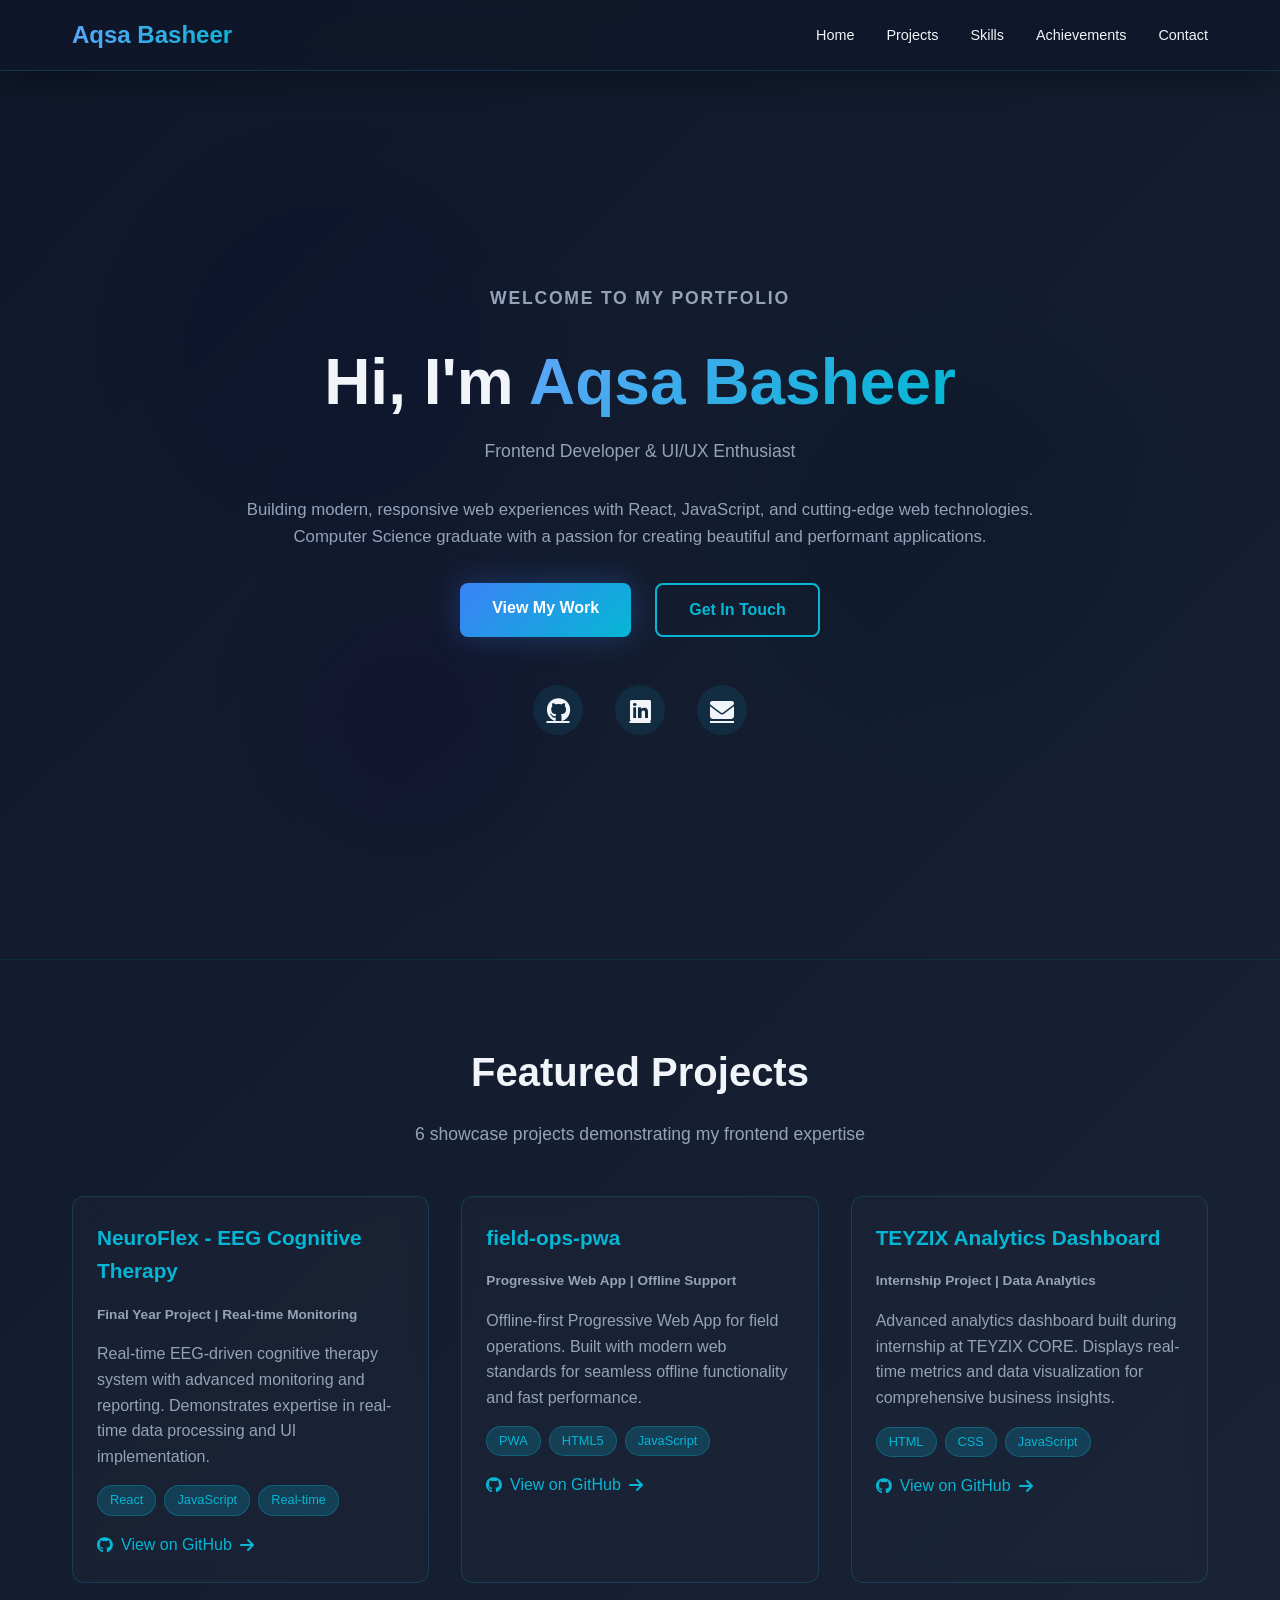
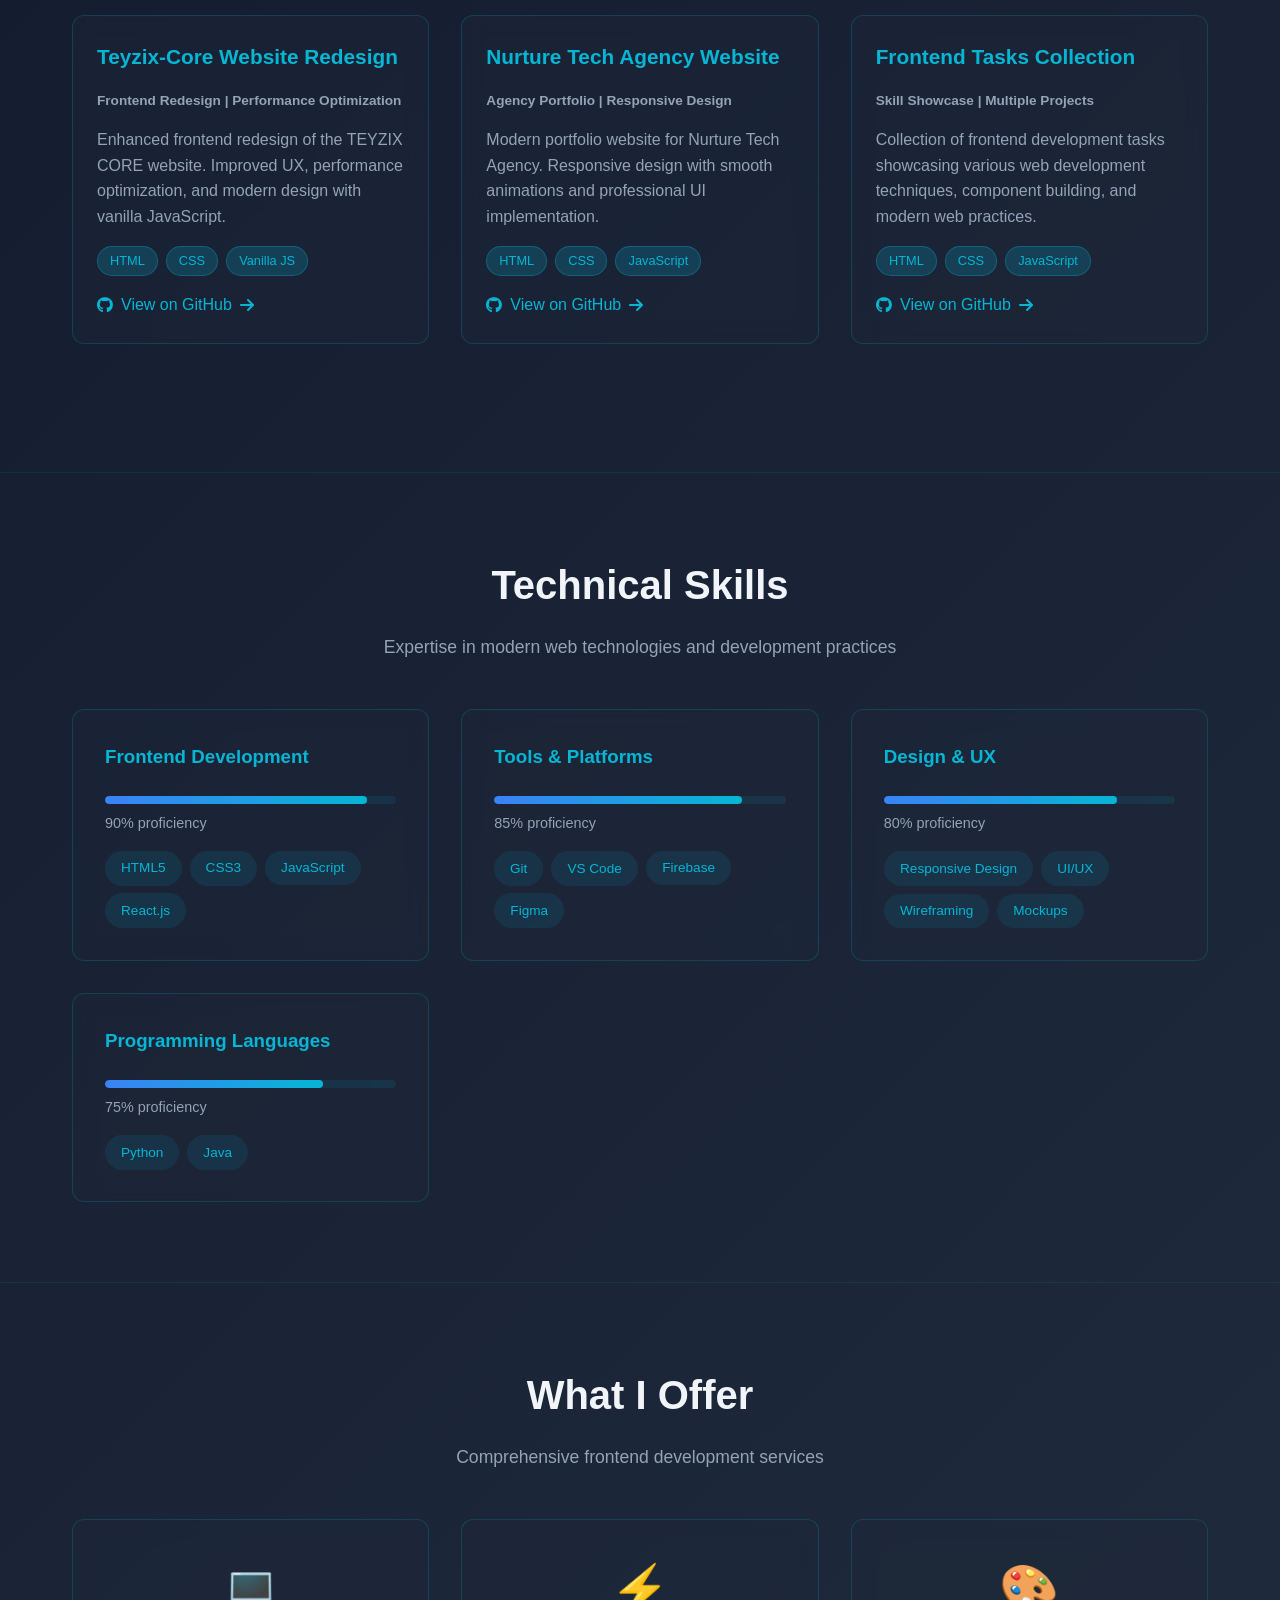
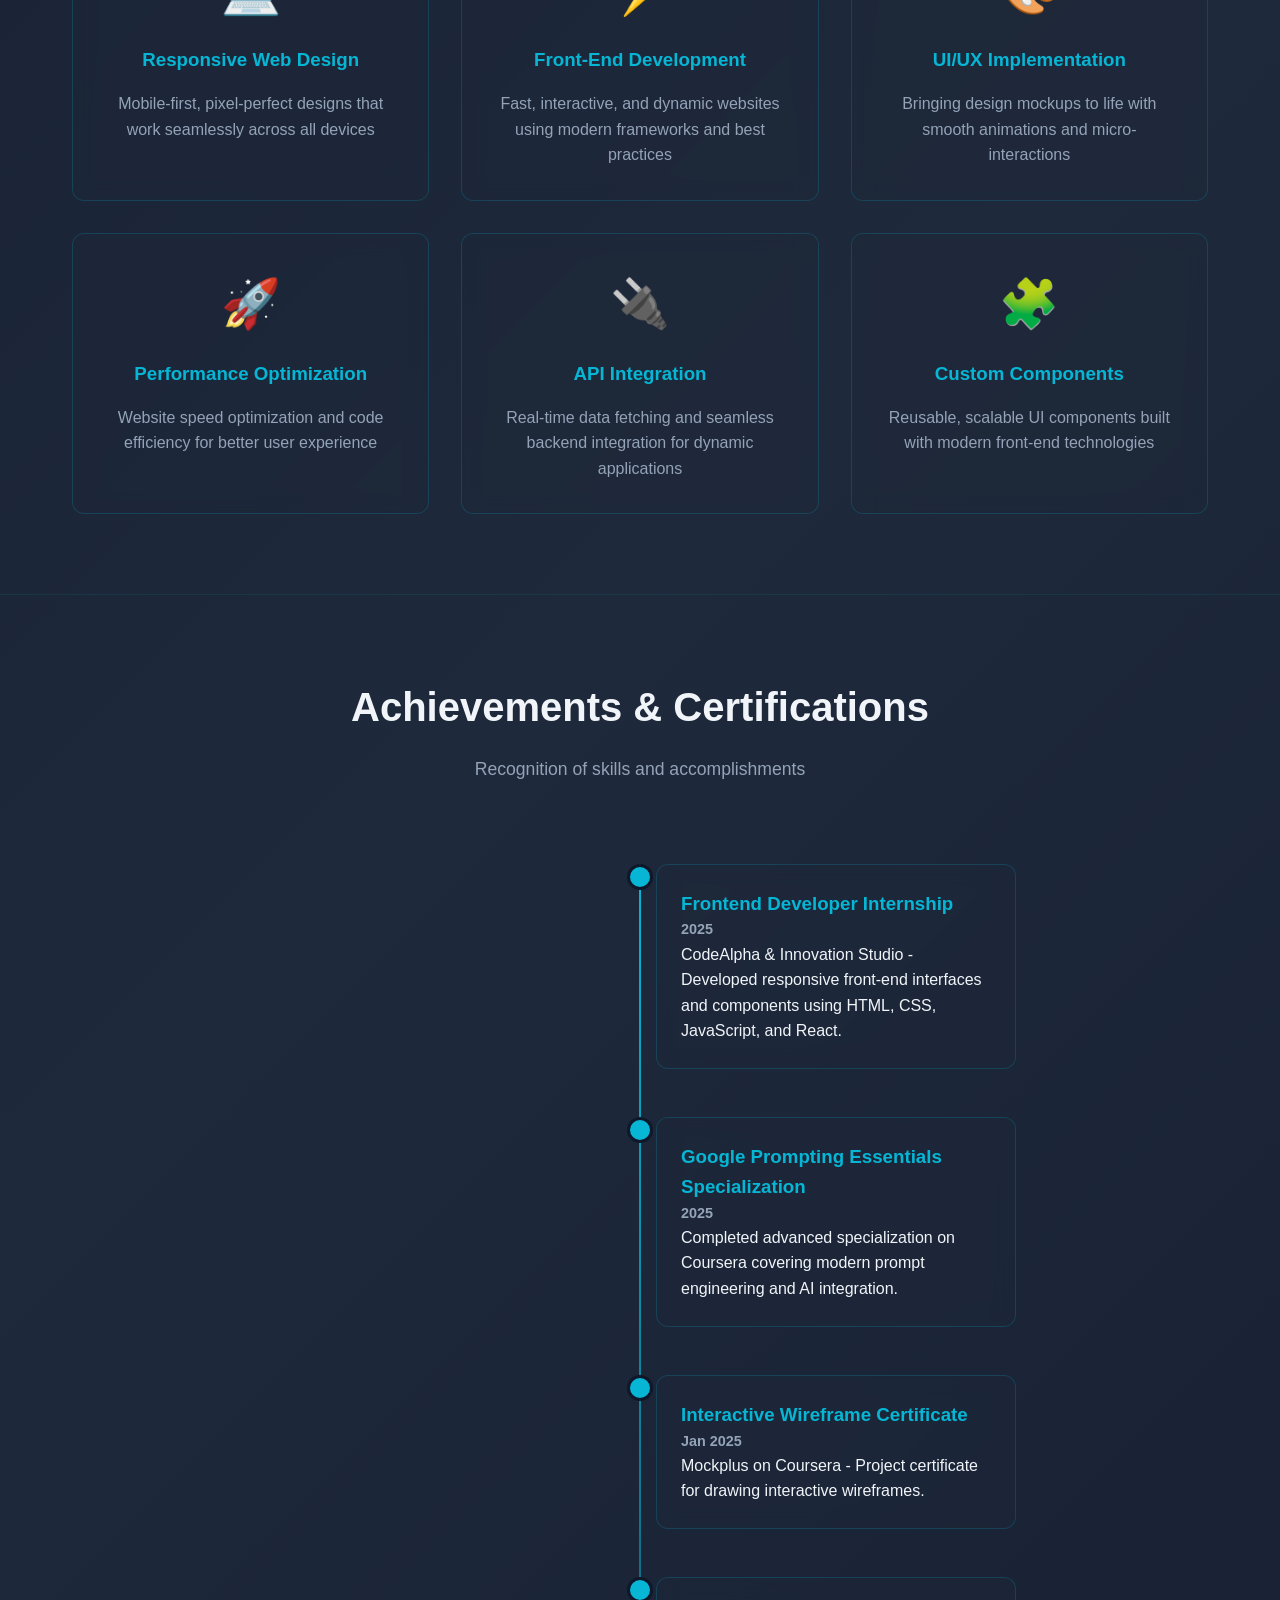
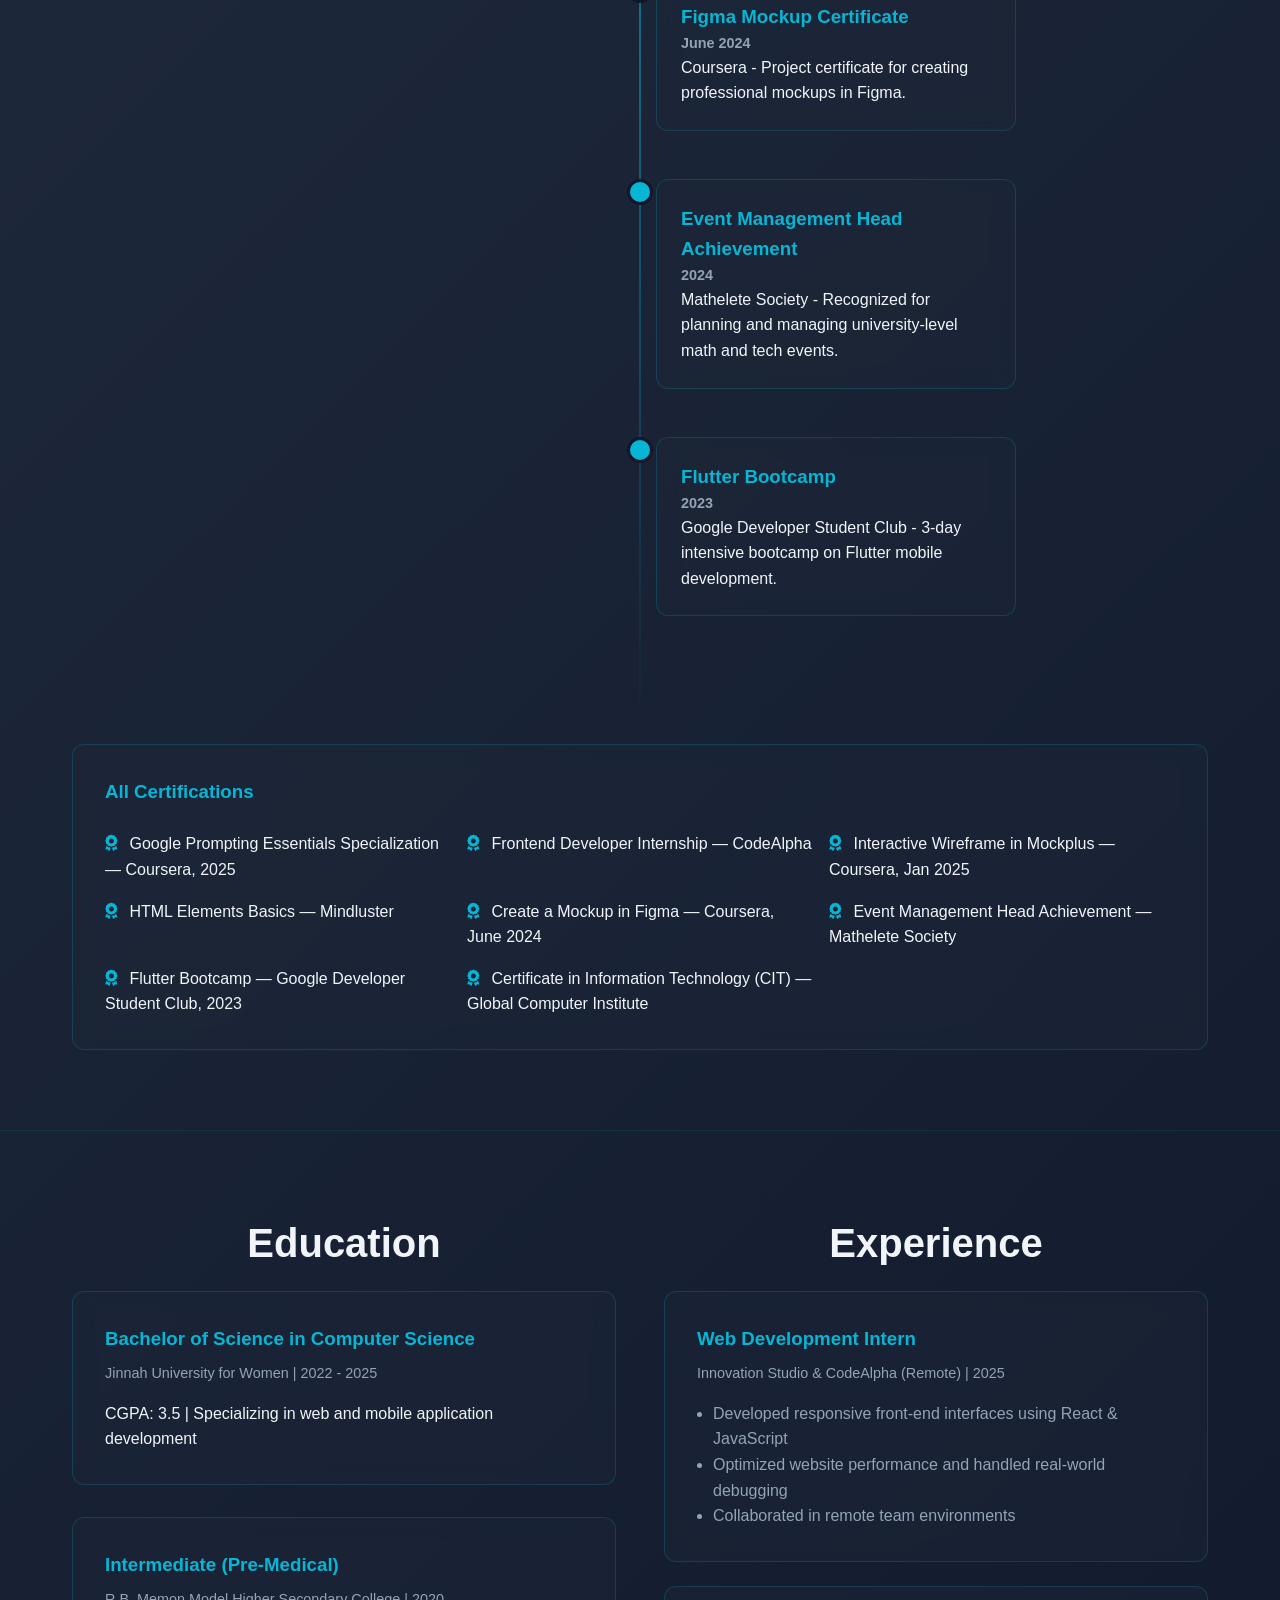
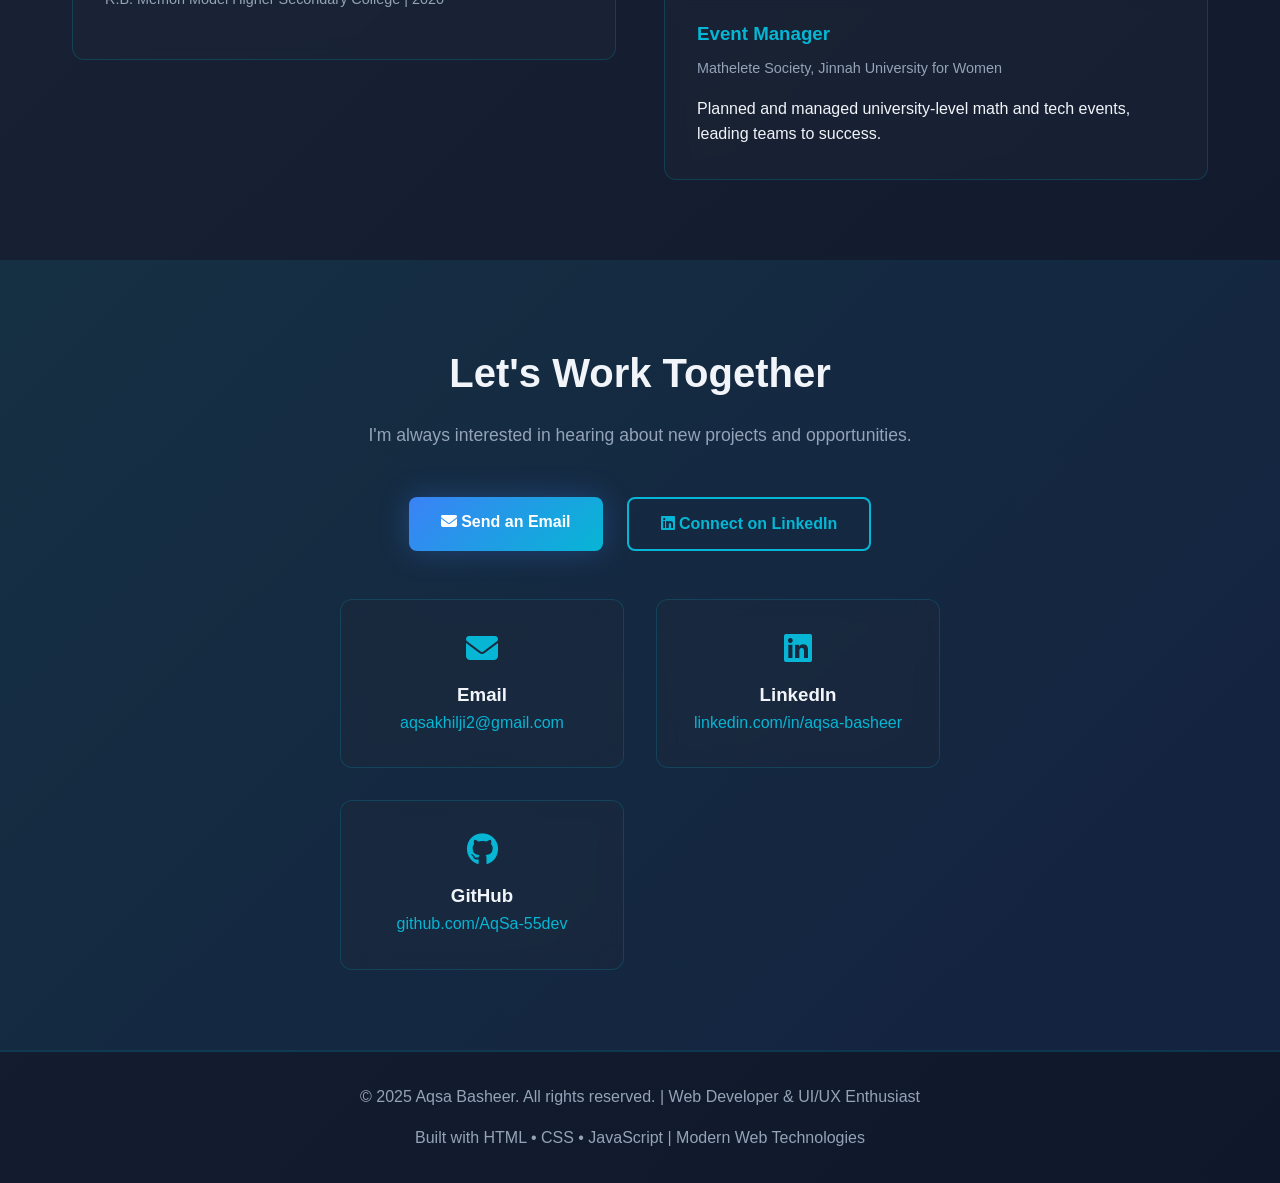
==== index.html @ 1a63d9e0 "Add portfolio" ====
<!DOCTYPE html>
<html lang="en">
<head>
    <meta charset="UTF-8">
    <meta name="viewport" content="width=device-width, initial-scale=1.0">
    <meta name="description" content="Aqsa Basheer - Frontend Web Developer specializing in React and modern web technologies">
    <meta name="keywords" content="web developer, frontend, React, JavaScript, portfolio">
    <title>Aqsa Basheer | Frontend Web Developer</title>
    <link rel="stylesheet" href="https://cdnjs.cloudflare.com/ajax/libs/font-awesome/6.4.0/css/all.min.css">
    <style>
        * {
            margin: 0;
            padding: 0;
            box-sizing: border-box;
        }

        :root {
            --primary-dark: #0f172a;
            --secondary-dark: #1e293b;
            --tertiary-dark: #334155;
            --accent-cyan: #06b6d4;
            --accent-blue: #3b82f6;
            --accent-purple: #a855f7;
            --text-light: #f1f5f9;
            --text-muted: #94a3b8;
        }

        html {
            scroll-behavior: smooth;
        }

        body {
            font-family: -apple-system, BlinkMacSystemFont, 'Segoe UI', Roboto, Oxygen, Ubuntu, Cantarell, sans-serif;
            background: linear-gradient(135deg, #0f172a 0%, #1e293b 50%, #0f172a 100%);
            color: var(--text-light);
            line-height: 1.6;
            overflow-x: hidden;
        }

        /* Navigation */
        nav {
            position: fixed;
            top: 0;
            width: 100%;
            background: rgba(15, 23, 42, 0.8);
            backdrop-filter: blur(10px);
            border-bottom: 1px solid rgba(6, 182, 212, 0.2);
            z-index: 1000;
            padding: 1rem 0;
            box-shadow: 0 10px 30px rgba(0, 0, 0, 0.3);
        }

        nav .container {
            max-width: 1200px;
            margin: 0 auto;
            padding: 0 2rem;
            display: flex;
            justify-content: space-between;
            align-items: center;
        }

        .logo {
            font-size: 1.5rem;
            font-weight: bold;
            background: linear-gradient(135deg, #60a5fa, #06b6d4);
            -webkit-background-clip: text;
            -webkit-text-fill-color: transparent;
            background-clip: text;
        }

        nav ul {
            display: flex;
            list-style: none;
            gap: 2rem;
        }

        nav a {
            color: var(--text-light);
            text-decoration: none;
            font-size: 0.9rem;
            font-weight: 500;
            transition: color 0.3s ease;
        }

        nav a:hover {
            color: var(--accent-cyan);
        }

        .menu-toggle {
            display: none;
            background: none;
            border: none;
            color: var(--text-light);
            font-size: 1.5rem;
            cursor: pointer;
        }

        /* Container */
        .container {
            max-width: 1200px;
            margin: 0 auto;
            padding: 0 2rem;
        }

        /* Hero Section */
        .hero {
            min-height: 100vh;
            display: flex;
            align-items: center;
            justify-content: center;
            position: relative;
            margin-top: 60px;
            overflow: hidden;
        }

        .blob {
            position: absolute;
            border-radius: 50%;
            mix-blend-mode: multiply;
            filter: blur(60px);
            opacity: 0.3;
            animation: blob-animation 7s infinite;
        }

        .blob:nth-child(1) {
            width: 400px;
            height: 400px;
            background: var(--accent-blue);
            top: 10%;
            left: 10%;
            animation-delay: 0s;
        }

        .blob:nth-child(2) {
            width: 400px;
            height: 400px;
            background: var(--accent-cyan);
            top: 30%;
            right: 10%;
            animation-delay: 2s;
        }

        .blob:nth-child(3) {
            width: 300px;
            height: 300px;
            background: var(--accent-purple);
            bottom: 10%;
            left: 20%;
            animation-delay: 4s;
        }

        @keyframes blob-animation {
            0%, 100% { transform: translate(0, 0) scale(1); }
            33% { transform: translate(30px, -50px) scale(1.1); }
            66% { transform: translate(-20px, 20px) scale(0.9); }
        }

        .hero-content {
            position: relative;
            z-index: 10;
            text-align: center;
            max-width: 800px;
            animation: fadeInUp 0.8s ease-out;
        }

        .hero-tag {
            color: var(--accent-cyan);
            font-size: 0.85rem;
            font-weight: 600;
            letter-spacing: 0.1em;
            text-transform: uppercase;
            margin-bottom: 1rem;
        }

        .hero h1 {
            font-size: clamp(2.5rem, 8vw, 4rem);
            margin-bottom: 1rem;
            line-height: 1.2;
        }

        .hero h1 span {
            background: linear-gradient(135deg, #60a5fa, #06b6d4, #60a5fa);
            background-size: 200% auto;
            -webkit-background-clip: text;
            -webkit-text-fill-color: transparent;
            background-clip: text;
            animation: gradient-shift 3s linear infinite;
        }

        @keyframes gradient-shift {
            0% { background-position: 0% center; }
            100% { background-position: 200% center; }
        }

        .hero p {
            font-size: 1.1rem;
            color: var(--text-muted);
            margin-bottom: 2rem;
        }

        .cta-buttons {
            display: flex;
            gap: 1.5rem;
            justify-content: center;
            flex-wrap: wrap;
            margin-bottom: 3rem;
        }

        .btn {
            padding: 0.75rem 2rem;
            border-radius: 0.5rem;
            font-weight: 600;
            text-decoration: none;
            transition: all 0.3s ease;
            border: none;
            cursor: pointer;
            font-size: 1rem;
        }

        .btn-primary {
            background: linear-gradient(135deg, var(--accent-blue), var(--accent-cyan));
            color: white;
            box-shadow: 0 0 30px rgba(59, 130, 246, 0.3);
        }

        .btn-primary:hover {
            transform: translateY(-2px);
            box-shadow: 0 0 40px rgba(6, 182, 212, 0.5);
        }

        .btn-secondary {
            background: transparent;
            color: var(--accent-cyan);
            border: 2px solid var(--accent-cyan);
        }

        .btn-secondary:hover {
            background: rgba(6, 182, 212, 0.1);
        }

        .social-links {
            display: flex;
            gap: 2rem;
            justify-content: center;
            margin-top: 3rem;
        }

        .social-links a {
            color: var(--text-light);
            font-size: 1.5rem;
            transition: all 0.3s ease;
            display: flex;
            align-items: center;
            justify-content: center;
            width: 50px;
            height: 50px;
            border-radius: 50%;
            background: rgba(6, 182, 212, 0.1);
        }

        .social-links a:hover {
            color: var(--accent-cyan);
            background: rgba(6, 182, 212, 0.2);
            transform: translateY(-3px);
        }

        /* Sections */
        section {
            padding: 5rem 0;
            border-bottom: 1px solid rgba(6, 182, 212, 0.1);
        }

        .section-title {
            font-size: 2.5rem;
            margin-bottom: 1rem;
            text-align: center;
        }

        .section-subtitle {
            color: var(--text-muted);
            font-size: 1.1rem;
            text-align: center;
            margin-bottom: 3rem;
        }

        /* Projects Section */
        .projects-grid {
            display: grid;
            grid-template-columns: repeat(auto-fit, minmax(320px, 1fr));
            gap: 2rem;
            margin-bottom: 3rem;
        }

        .project-card {
            background: rgba(30, 41, 59, 0.4);
            backdrop-filter: blur(10px);
            border: 1px solid rgba(6, 182, 212, 0.2);
            border-radius: 0.75rem;
            padding: 1.5rem;
            transition: all 0.3s ease;
            position: relative;
            overflow: hidden;
        }

        .project-card::before {
            content: '';
            position: absolute;
            top: 0;
            left: -100%;
            width: 100%;
            height: 100%;
            background: linear-gradient(90deg, transparent, rgba(6, 182, 212, 0.1), transparent);
            transition: left 0.5s ease;
        }

        .project-card:hover::before {
            left: 100%;
        }

        .project-card:hover {
            border-color: rgba(6, 182, 212, 0.5);
            box-shadow: 0 0 30px rgba(6, 182, 212, 0.2);
            transform: translateY(-5px);
        }

        .project-card h3 {
            color: var(--accent-cyan);
            margin-bottom: 1rem;
            font-size: 1.3rem;
        }

        .project-card p {
            color: var(--text-muted);
            margin-bottom: 1rem;
            line-height: 1.6;
        }

        .project-highlight {
            color: var(--accent-blue);
            font-size: 0.85rem;
            font-weight: 600;
            margin-bottom: 1rem;
        }

        .tech-tags {
            display: flex;
            flex-wrap: wrap;
            gap: 0.5rem;
            margin-bottom: 1rem;
        }

        .tech-tag {
            background: rgba(6, 182, 212, 0.2);
            color: var(--accent-cyan);
            padding: 0.25rem 0.75rem;
            border-radius: 2rem;
            font-size: 0.8rem;
            border: 1px solid rgba(6, 182, 212, 0.3);
        }

        .project-link {
            color: var(--accent-cyan);
            text-decoration: none;
            display: inline-flex;
            align-items: center;
            gap: 0.5rem;
            font-weight: 500;
            transition: all 0.3s ease;
        }

        .project-link:hover {
            color: var(--accent-blue);
            gap: 1rem;
        }

        /* Skills Section */
        .skills-grid {
            display: grid;
            grid-template-columns: repeat(auto-fit, minmax(300px, 1fr));
            gap: 2rem;
        }

        .skill-box {
            background: rgba(30, 41, 59, 0.4);
            backdrop-filter: blur(10px);
            border: 1px solid rgba(6, 182, 212, 0.2);
            border-radius: 0.75rem;
            padding: 2rem;
        }

        .skill-box h3 {
            color: var(--accent-cyan);
            margin-bottom: 1.5rem;
        }

        .progress-bar {
            height: 8px;
            background: rgba(6, 182, 212, 0.1);
            border-radius: 10px;
            overflow: hidden;
            margin-bottom: 0.5rem;
        }

        .progress-fill {
            height: 100%;
            background: linear-gradient(90deg, var(--accent-blue), var(--accent-cyan));
            border-radius: 10px;
            animation: fillProgress 1.5s ease-out forwards;
        }

        @keyframes fillProgress {
            from { width: 0; }
        }

        .progress-text {
            color: var(--text-muted);
            font-size: 0.9rem;
            margin-bottom: 1rem;
        }

        .skill-items {
            display: flex;
            flex-wrap: wrap;
            gap: 0.5rem;
        }

        .skill-item {
            background: rgba(6, 182, 212, 0.1);
            color: var(--accent-cyan);
            padding: 0.4rem 1rem;
            border-radius: 2rem;
            font-size: 0.85rem;
        }

        /* Services Section */
        .services-grid {
            display: grid;
            grid-template-columns: repeat(auto-fit, minmax(280px, 1fr));
            gap: 2rem;
        }

        .service-card {
            background: rgba(30, 41, 59, 0.4);
            backdrop-filter: blur(10px);
            border: 1px solid rgba(6, 182, 212, 0.2);
            border-radius: 0.75rem;
            padding: 2rem;
            text-align: center;
            transition: all 0.3s ease;
        }

        .service-card:hover {
            border-color: rgba(6, 182, 212, 0.5);
            transform: translateY(-5px);
        }

        .service-icon {
            font-size: 3rem;
            margin-bottom: 1rem;
            transition: transform 0.3s ease;
        }

        .service-card:hover .service-icon {
            transform: scale(1.1);
        }

        .service-card h3 {
            color: var(--accent-cyan);
            margin-bottom: 1rem;
        }

        .service-card p {
            color: var(--text-muted);
        }

        /* Timeline */
        .timeline {
            position: relative;
            padding: 2rem 0;
        }

        .timeline::before {
            content: '';
            position: absolute;
            left: 50%;
            transform: translateX(-50%);
            width: 2px;
            height: 100%;
            background: linear-gradient(180deg, var(--accent-cyan) 0%, transparent 100%);
        }

        .timeline-item {
            margin-bottom: 3rem;
            position: relative;
        }

        .timeline-item::before {
            content: '';
            position: absolute;
            left: 50%;
            transform: translateX(-50%);
            width: 20px;
            height: 20px;
            background: var(--accent-cyan);
            border: 3px solid var(--primary-dark);
            border-radius: 50%;
            top: 0;
        }

        .timeline-content {
            width: 45%;
            margin-left: 52%;
            background: rgba(30, 41, 59, 0.4);
            backdrop-filter: blur(10px);
            border: 1px solid rgba(6, 182, 212, 0.2);
            border-radius: 0.75rem;
            padding: 1.5rem;
        }

        .timeline-content h3 {
            color: var(--accent-cyan);
        }

        .timeline-date {
            color: var(--text-muted);
            font-size: 0.9rem;
            font-weight: 600;
        }

        /* Education Section */
        .education-grid {
            display: grid;
            grid-template-columns: repeat(auto-fit, minmax(300px, 1fr));
            gap: 2rem;
        }

        .education-card {
            background: rgba(30, 41, 59, 0.4);
            backdrop-filter: blur(10px);
            border: 1px solid rgba(6, 182, 212, 0.2);
            border-radius: 0.75rem;
            padding: 2rem;
        }

        .education-card h3 {
            color: var(--accent-cyan);
            margin-bottom: 0.5rem;
        }

        .education-meta {
            color: var(--text-muted);
            font-size: 0.9rem;
            margin-bottom: 1rem;
        }

        /* Contact Section */
        #contact {
            background: linear-gradient(135deg, rgba(6, 182, 212, 0.1) 0%, rgba(59, 130, 246, 0.1) 100%);
        }

        .contact-content {
            text-align: center;
            max-width: 600px;
            margin: 0 auto;
        }

        .contact-info {
            display: grid;
            grid-template-columns: repeat(auto-fit, minmax(250px, 1fr));
            gap: 2rem;
            margin-top: 3rem;
        }

        .contact-item {
            background: rgba(30, 41, 59, 0.4);
            backdrop-filter: blur(10px);
            border: 1px solid rgba(6, 182, 212, 0.2);
            border-radius: 0.75rem;
            padding: 2rem;
        }

        .contact-item i {
            font-size: 2rem;
            color: var(--accent-cyan);
            margin-bottom: 1rem;
        }

        /* Footer */
        footer {
            border-top: 1px solid rgba(6, 182, 212, 0.2);
            padding: 2rem 0;
            text-align: center;
            color: var(--text-muted);
        }

        /* Animations */
        @keyframes fadeInUp {
            from {
                opacity: 0;
                transform: translateY(30px);
            }
            to {
                opacity: 1;
                transform: translateY(0);
            }
        }

        .fade-in {
            animation: fadeInUp 0.6s ease-out;
        }

        /* Responsive */
        @media (max-width: 768px) {
            nav ul {
                display: none;
            }

            .menu-toggle {
                display: block;
            }

            .timeline::before {
                left: 20px;
            }

            .timeline-item::before {
                left: 20px;
            }

            .timeline-content {
                width: calc(100% - 60px);
                margin-left: 60px;
            }

            .section-title {
                font-size: 2rem;
            }

            .hero h1 {
                font-size: 2rem;
            }
        }
    </style>
</head>
<body>
    <!-- Navigation -->
    <nav>
        <div class="container">
            <div class="logo">Aqsa Basheer</div>
            <ul>
                <li><a href="#home">Home</a></li>
                <li><a href="#projects">Projects</a></li>
                <li><a href="#skills">Skills</a></li>
                <li><a href="#achievements">Achievements</a></li>
                <li><a href="#contact">Contact</a></li>
            </ul>
            <button class="menu-toggle"><i class="fas fa-bars"></i></button>
        </div>
    </nav>

    <!-- Hero Section -->
    <section id="home" class="hero">
        <div class="blob"></div>
        <div class="blob"></div>
        <div class="blob"></div>
        
        <div class="hero-content">
            <p class="hero-tag">Welcome to my portfolio</p>
            <h1>Hi, I'm <span>Aqsa Basheer</span></h1>
            <p>Frontend Developer & UI/UX Enthusiast</p>
            <p style="color: var(--text-muted); font-size: 1.05rem;">
                Building modern, responsive web experiences with React, JavaScript, and cutting-edge web technologies. Computer Science graduate with a passion for creating beautiful and performant applications.
            </p>

            <div class="cta-buttons">
                <a href="#projects" class="btn btn-primary">View My Work</a>
                <a href="mailto:aqsakhilji2@gmail.com" class="btn btn-secondary">Get In Touch</a>
            </div>

            <div class="social-links">
                <a href="https://github.com/AqSa-55dev" target="_blank" title="GitHub"><i class="fab fa-github"></i></a>
                <a href="https://linkedin.com/in/aqsa-basheer" target="_blank" title="LinkedIn"><i class="fab fa-linkedin"></i></a>
                <a href="mailto:aqsakhilji2@gmail.com" title="Email"><i class="fas fa-envelope"></i></a>
            </div>
        </div>
    </section>

    <!-- Projects Section -->
    <section id="projects">
        <div class="container">
            <h2 class="section-title">Featured Projects</h2>
            <p class="section-subtitle">6 showcase projects demonstrating my frontend expertise</p>

            <div class="projects-grid">
                <div class="project-card">
                    <h3>NeuroFlex - EEG Cognitive Therapy</h3>
                    <p class="project-highlight">Final Year Project | Real-time Monitoring</p>
                    <p>Real-time EEG-driven cognitive therapy system with advanced monitoring and reporting. Demonstrates expertise in real-time data processing and UI implementation.</p>
                    <div class="tech-tags">
                        <span class="tech-tag">React</span>
                        <span class="tech-tag">JavaScript</span>
                        <span class="tech-tag">Real-time</span>
                    </div>
                    <a href="https://github.com/AqSa-55dev/NeuroFlex-Mobile-App" target="_blank" class="project-link">
                        <i class="fab fa-github"></i> View on GitHub <i class="fas fa-arrow-right"></i>
                    </a>
                </div>

                <div class="project-card">
                    <h3>field-ops-pwa</h3>
                    <p class="project-highlight">Progressive Web App | Offline Support</p>
                    <p>Offline-first Progressive Web App for field operations. Built with modern web standards for seamless offline functionality and fast performance.</p>
                    <div class="tech-tags">
                        <span class="tech-tag">PWA</span>
                        <span class="tech-tag">HTML5</span>
                        <span class="tech-tag">JavaScript</span>
                    </div>
                    <a href="https://github.com/AqSa-55dev/field-ops-pwa" target="_blank" class="project-link">
                        <i class="fab fa-github"></i> View on GitHub <i class="fas fa-arrow-right"></i>
                    </a>
                </div>

                <div class="project-card">
                    <h3>TEYZIX Analytics Dashboard</h3>
                    <p class="project-highlight">Internship Project | Data Analytics</p>
                    <p>Advanced analytics dashboard built during internship at TEYZIX CORE. Displays real-time metrics and data visualization for comprehensive business insights.</p>
                    <div class="tech-tags">
                        <span class="tech-tag">HTML</span>
                        <span class="tech-tag">CSS</span>
                        <span class="tech-tag">JavaScript</span>
                    </div>
                    <a href="https://github.com/AqSa-55dev/TEYZIX-Analytics-Dashboard" target="_blank" class="project-link">
                        <i class="fab fa-github"></i> View on GitHub <i class="fas fa-arrow-right"></i>
                    </a>
                </div>

                <div class="project-card">
                    <h3>Teyzix-Core Website Redesign</h3>
                    <p class="project-highlight">Frontend Redesign | Performance Optimization</p>
                    <p>Enhanced frontend redesign of the TEYZIX CORE website. Improved UX, performance optimization, and modern design with vanilla JavaScript.</p>
                    <div class="tech-tags">
                        <span class="tech-tag">HTML</span>
                        <span class="tech-tag">CSS</span>
                        <span class="tech-tag">Vanilla JS</span>
                    </div>
                    <a href="https://github.com/AqSa-55dev/Teyzix-Core-Website" target="_blank" class="project-link">
                        <i class="fab fa-github"></i> View on GitHub <i class="fas fa-arrow-right"></i>
                    </a>
                </div>

                <div class="project-card">
                    <h3>Nurture Tech Agency Website</h3>
                    <p class="project-highlight">Agency Portfolio | Responsive Design</p>
                    <p>Modern portfolio website for Nurture Tech Agency. Responsive design with smooth animations and professional UI implementation.</p>
                    <div class="tech-tags">
                        <span class="tech-tag">HTML</span>
                        <span class="tech-tag">CSS</span>
                        <span class="tech-tag">JavaScript</span>
                    </div>
                    <a href="https://github.com/AqSa-55dev/nurture-website" target="_blank" class="project-link">
                        <i class="fab fa-github"></i> View on GitHub <i class="fas fa-arrow-right"></i>
                    </a>
                </div>

                <div class="project-card">
                    <h3>Frontend Tasks Collection</h3>
                    <p class="project-highlight">Skill Showcase | Multiple Projects</p>
                    <p>Collection of frontend development tasks showcasing various web development techniques, component building, and modern web practices.</p>
                    <div class="tech-tags">
                        <span class="tech-tag">HTML</span>
                        <span class="tech-tag">CSS</span>
                        <span class="tech-tag">JavaScript</span>
                    </div>
                    <a href="https://github.com/AqSa-55dev/Frontend_Tasks" target="_blank" class="project-link">
                        <i class="fab fa-github"></i> View on GitHub <i class="fas fa-arrow-right"></i>
                    </a>
                </div>
            </div>
        </div>
    </section>

    <!-- Skills Section -->
    <section id="skills">
        <div class="container">
            <h2 class="section-title">Technical Skills</h2>
            <p class="section-subtitle">Expertise in modern web technologies and development practices</p>

            <div class="skills-grid">
                <div class="skill-box">
                    <h3>Frontend Development</h3>
                    <div class="progress-bar">
                        <div class="progress-fill" style="width: 90%;"></div>
                    </div>
                    <p class="progress-text">90% proficiency</p>
                    <div class="skill-items">
                        <span class="skill-item">HTML5</span>
                        <span class="skill-item">CSS3</span>
                        <span class="skill-item">JavaScript</span>
                        <span class="skill-item">React.js</span>
                    </div>
                </div>

                <div class="skill-box">
                    <h3>Tools & Platforms</h3>
                    <div class="progress-bar">
                        <div class="progress-fill" style="width: 85%;"></div>
                    </div>
                    <p class="progress-text">85% proficiency</p>
                    <div class="skill-items">
                        <span class="skill-item">Git</span>
                        <span class="skill-item">VS Code</span>
                        <span class="skill-item">Firebase</span>
                        <span class="skill-item">Figma</span>
                    </div>
                </div>

                <div class="skill-box">
                    <h3>Design & UX</h3>
                    <div class="progress-bar">
                        <div class="progress-fill" style="width: 80%;"></div>
                    </div>
                    <p class="progress-text">80% proficiency</p>
                    <div class="skill-items">
                        <span class="skill-item">Responsive Design</span>
                        <span class="skill-item">UI/UX</span>
                        <span class="skill-item">Wireframing</span>
                        <span class="skill-item">Mockups</span>
                    </div>
                </div>

                <div class="skill-box">
                    <h3>Programming Languages</h3>
                    <div class="progress-bar">
                        <div class="progress-fill" style="width: 75%;"></div>
                    </div>
                    <p class="progress-text">75% proficiency</p>
                    <div class="skill-items">
                        <span class="skill-item">Python</span>
                        <span class="skill-item">Java</span>
                    </div>
                </div>
            </div>
        </div>
    </section>

    <!-- Services Section -->
    <section>
        <div class="container">
            <h2 class="section-title">What I Offer</h2>
            <p class="section-subtitle">Comprehensive frontend development services</p>

            <div class="services-grid">
                <div class="service-card">
                    <div class="service-icon">💻</div>
                    <h3>Responsive Web Design</h3>
                    <p>Mobile-first, pixel-perfect designs that work seamlessly across all devices</p>
                </div>
                <div class="service-card">
                    <div class="service-icon">⚡</div>
                    <h3>Front-End Development</h3>
                    <p>Fast, interactive, and dynamic websites using modern frameworks and best practices</p>
                </div>
                <div class="service-card">
                    <div class="service-icon">🎨</div>
                    <h3>UI/UX Implementation</h3>
                    <p>Bringing design mockups to life with smooth animations and micro-interactions</p>
                </div>
                <div class="service-card">
                    <div class="service-icon">🚀</div>
                    <h3>Performance Optimization</h3>
                    <p>Website speed optimization and code efficiency for better user experience</p>
                </div>
                <div class="service-card">
                    <div class="service-icon">🔌</div>
                    <h3>API Integration</h3>
                    <p>Real-time data fetching and seamless backend integration for dynamic applications</p>
                </div>
                <div class="service-card">
                    <div class="service-icon">🧩</div>
                    <h3>Custom Components</h3>
                    <p>Reusable, scalable UI components built with modern front-end technologies</p>
                </div>
            </div>
        </div>
    </section>

    <!-- Achievements Section -->
    <section id="achievements">
        <div class="container">
            <h2 class="section-title">Achievements & Certifications</h2>
            <p class="section-subtitle">Recognition of skills and accomplishments</p>

            <div style="max-width: 800px; margin: 0 auto;">
                <div class="timeline">
                    <div class="timeline-item">
                        <div class="timeline-content">
                            <h3>Frontend Developer Internship</h3>
                            <p class="timeline-date">2025</p>
                            <p>CodeAlpha & Innovation Studio - Developed responsive front-end interfaces and components using HTML, CSS, JavaScript, and React.</p>
                        </div>
                    </div>

                    <div class="timeline-item">
                        <div class="timeline-content">
                            <h3>Google Prompting Essentials Specialization</h3>
                            <p class="timeline-date">2025</p>
                            <p>Completed advanced specialization on Coursera covering modern prompt engineering and AI integration.</p>
                        </div>
                    </div>

                    <div class="timeline-item">
                        <div class="timeline-content">
                            <h3>Interactive Wireframe Certificate</h3>
                            <p class="timeline-date">Jan 2025</p>
                            <p>Mockplus on Coursera - Project certificate for drawing interactive wireframes.</p>
                        </div>
                    </div>

                    <div class="timeline-item">
                        <div class="timeline-content">
                            <h3>Figma Mockup Certificate</h3>
                            <p class="timeline-date">June 2024</p>
                            <p>Coursera - Project certificate for creating professional mockups in Figma.</p>
                        </div>
                    </div>

                    <div class="timeline-item">
                        <div class="timeline-content">
                            <h3>Event Management Head Achievement</h3>
                            <p class="timeline-date">2024</p>
                            <p>Mathelete Society - Recognized for planning and managing university-level math and tech events.</p>
                        </div>
                    </div>

                    <div class="timeline-item">
                        <div class="timeline-content">
                            <h3>Flutter Bootcamp</h3>
                            <p class="timeline-date">2023</p>
                            <p>Google Developer Student Club - 3-day intensive bootcamp on Flutter mobile development.</p>
                        </div>
                    </div>
                </div>
            </div>

            <div style="margin-top: 3rem; background: rgba(30, 41, 59, 0.4); backdrop-filter: blur(10px); border: 1px solid rgba(6, 182, 212, 0.2); border-radius: 0.75rem; padding: 2rem;">
                <h3 style="color: var(--accent-cyan); margin-bottom: 1.5rem;">All Certifications</h3>
                <div style="display: grid; grid-template-columns: repeat(auto-fit, minmax(300px, 1fr)); gap: 1rem;">
                    <p><i class="fas fa-award" style="color: var(--accent-cyan); margin-right: 0.5rem;"></i> Google Prompting Essentials Specialization — Coursera, 2025</p>
                    <p><i class="fas fa-award" style="color: var(--accent-cyan); margin-right: 0.5rem;"></i> Frontend Developer Internship — CodeAlpha</p>
                    <p><i class="fas fa-award" style="color: var(--accent-cyan); margin-right: 0.5rem;"></i> Interactive Wireframe in Mockplus — Coursera, Jan 2025</p>
                    <p><i class="fas fa-award" style="color: var(--accent-cyan); margin-right: 0.5rem;"></i> HTML Elements Basics — Mindluster</p>
                    <p><i class="fas fa-award" style="color: var(--accent-cyan); margin-right: 0.5rem;"></i> Create a Mockup in Figma — Coursera, June 2024</p>
                    <p><i class="fas fa-award" style="color: var(--accent-cyan); margin-right: 0.5rem;"></i> Event Management Head Achievement — Mathelete Society</p>
                    <p><i class="fas fa-award" style="color: var(--accent-cyan); margin-right: 0.5rem;"></i> Flutter Bootcamp — Google Developer Student Club, 2023</p>
                    <p><i class="fas fa-award" style="color: var(--accent-cyan); margin-right: 0.5rem;"></i> Certificate in Information Technology (CIT) — Global Computer Institute</p>
                </div>
            </div>
        </div>
    </section>

    <!-- Education & Experience -->
    <section>
        <div class="container">
            <div style="display: grid; grid-template-columns: repeat(auto-fit, minmax(300px, 1fr)); gap: 3rem;">
                <div>
                    <h2 class="section-title">Education</h2>
                    <div class="education-grid">
                        <div class="education-card">
                            <h3>Bachelor of Science in Computer Science</h3>
                            <p class="education-meta">Jinnah University for Women | 2022 - 2025</p>
                            <p>CGPA: 3.5 | Specializing in web and mobile application development</p>
                        </div>
                        <div class="education-card">
                            <h3>Intermediate (Pre-Medical)</h3>
                            <p class="education-meta">R.B. Memon Model Higher Secondary College | 2020</p>
                        </div>
                    </div>
                </div>

                <div>
                    <h2 class="section-title">Experience</h2>
                    <div class="education-card" style="margin-bottom: 1.5rem;">
                        <h3>Web Development Intern</h3>
                        <p class="education-meta">Innovation Studio & CodeAlpha (Remote) | 2025</p>
                        <ul style="margin-left: 1rem; color: var(--text-muted);">
                            <li>Developed responsive front-end interfaces using React & JavaScript</li>
                            <li>Optimized website performance and handled real-world debugging</li>
                            <li>Collaborated in remote team environments</li>
                        </ul>
                    </div>
                    <div class="education-card">
                        <h3>Event Manager</h3>
                        <p class="education-meta">Mathelete Society, Jinnah University for Women</p>
                        <p>Planned and managed university-level math and tech events, leading teams to success.</p>
                    </div>
                </div>
            </div>
        </div>
    </section>

    <!-- Contact Section -->
    <section id="contact">
        <div class="container">
            <div class="contact-content">
                <h2 class="section-title">Let's Work Together</h2>
                <p class="section-subtitle">I'm always interested in hearing about new projects and opportunities.</p>

                <div class="cta-buttons" style="margin-bottom: 2rem;">
                    <a href="mailto:aqsakhilji2@gmail.com" class="btn btn-primary">
                        <i class="fas fa-envelope"></i> Send an Email
                    </a>
                    <a href="https://linkedin.com/in/aqsa-basheer" target="_blank" class="btn btn-secondary">
                        <i class="fab fa-linkedin"></i> Connect on LinkedIn
                    </a>
                </div>

                <div class="contact-info">
                    <div class="contact-item">
                        <i class="fas fa-envelope"></i>
                        <h3>Email</h3>
                        <p><a href="mailto:aqsakhilji2@gmail.com" style="color: var(--accent-cyan); text-decoration: none;">aqsakhilji2@gmail.com</a></p>
                    </div>
                    <div class="contact-item">
                        <i class="fab fa-linkedin"></i>
                        <h3>LinkedIn</h3>
                        <p><a href="https://linkedin.com/in/aqsa-basheer" target="_blank" style="color: var(--accent-cyan); text-decoration: none;">linkedin.com/in/aqsa-basheer</a></p>
                    </div>
                    <div class="contact-item">
                        <i class="fab fa-github"></i>
                        <h3>GitHub</h3>
                        <p><a href="https://github.com/AqSa-55dev" target="_blank" style="color: var(--accent-cyan); text-decoration: none;">github.com/AqSa-55dev</a></p>
                    </div>
                </div>
            </div>
        </div>
    </section>

    <!-- Footer -->
    <footer>
        <div class="container">
            <p>&copy; 2025 Aqsa Basheer. All rights reserved. | Web Developer & UI/UX Enthusiast</p>
            <p style="margin-top: 1rem;">Built with HTML • CSS • JavaScript | Modern Web Technologies</p>
        </div>
    </footer>

    <script>
        // Smooth scroll behavior
        document.querySelectorAll('a[href^="#"]').forEach(anchor => {
            anchor.addEventListener('click', function (e) {
                e.preventDefault();
                const target = document.querySelector(this.getAttribute('href'));
                if (target) {
                    target.scrollIntoView({ behavior: 'smooth', block: 'start' });
                }
            });
        });

        // Intersection Observer for fade-in animation
        const observerOptions = {
            threshold: 0.1,
            rootMargin: '0px 0px -50px 0px'
        };

        const observer = new IntersectionObserver((entries) => {
            entries.forEach(entry => {
                if (entry.isIntersecting) {
                    entry.target.classList.add('fade-in');
                    observer.unobserve(entry.target);
                }
            });
        }, observerOptions);

        document.querySelectorAll('.project-card, .skill-box, .service-card, .education-card').forEach(el => {
            observer.observe(el);
        });

        // Mobile menu toggle
        const menuToggle = document.querySelector('.menu-toggle');
        const navUl = document.querySelector('nav ul');
        
        menuToggle.addEventListener('click', () => {
            navUl.style.display = navUl.style.display === 'flex' ? 'none' : 'flex';
        });
    </script>
</body>
</html>
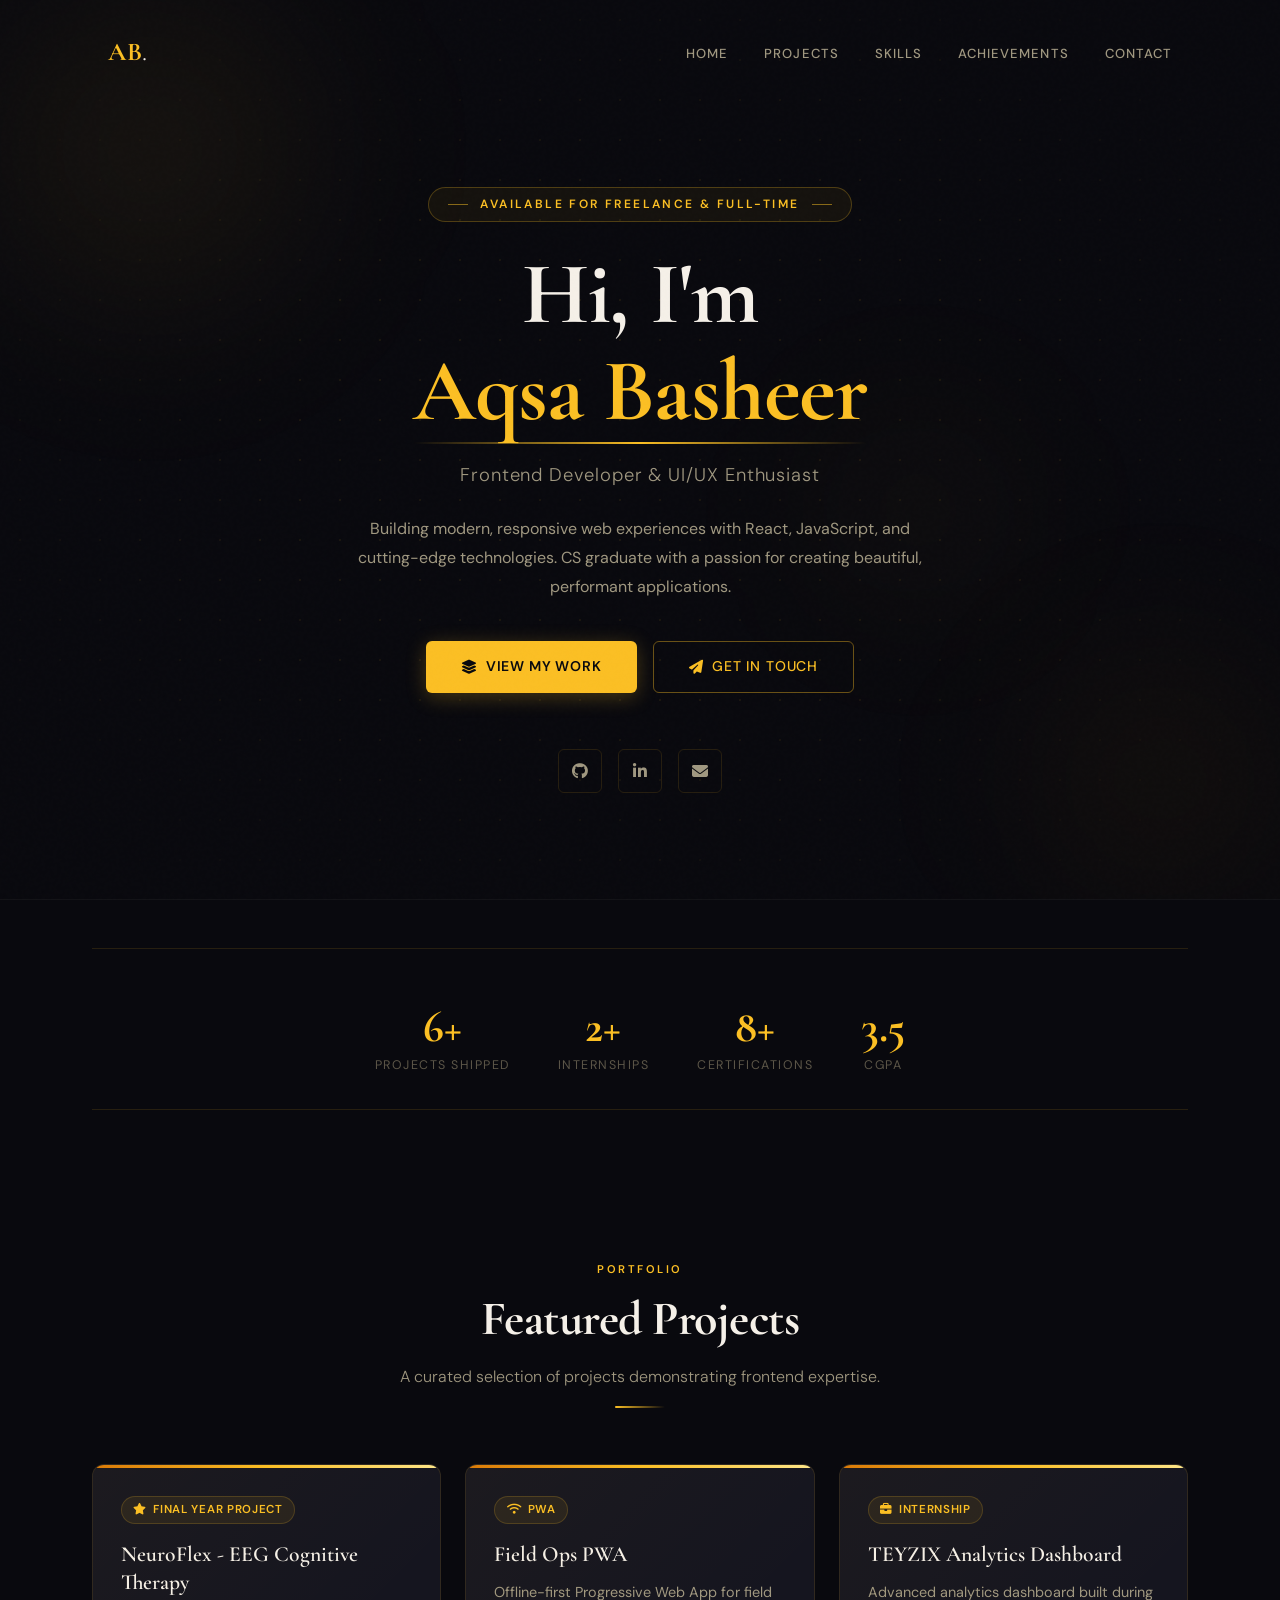
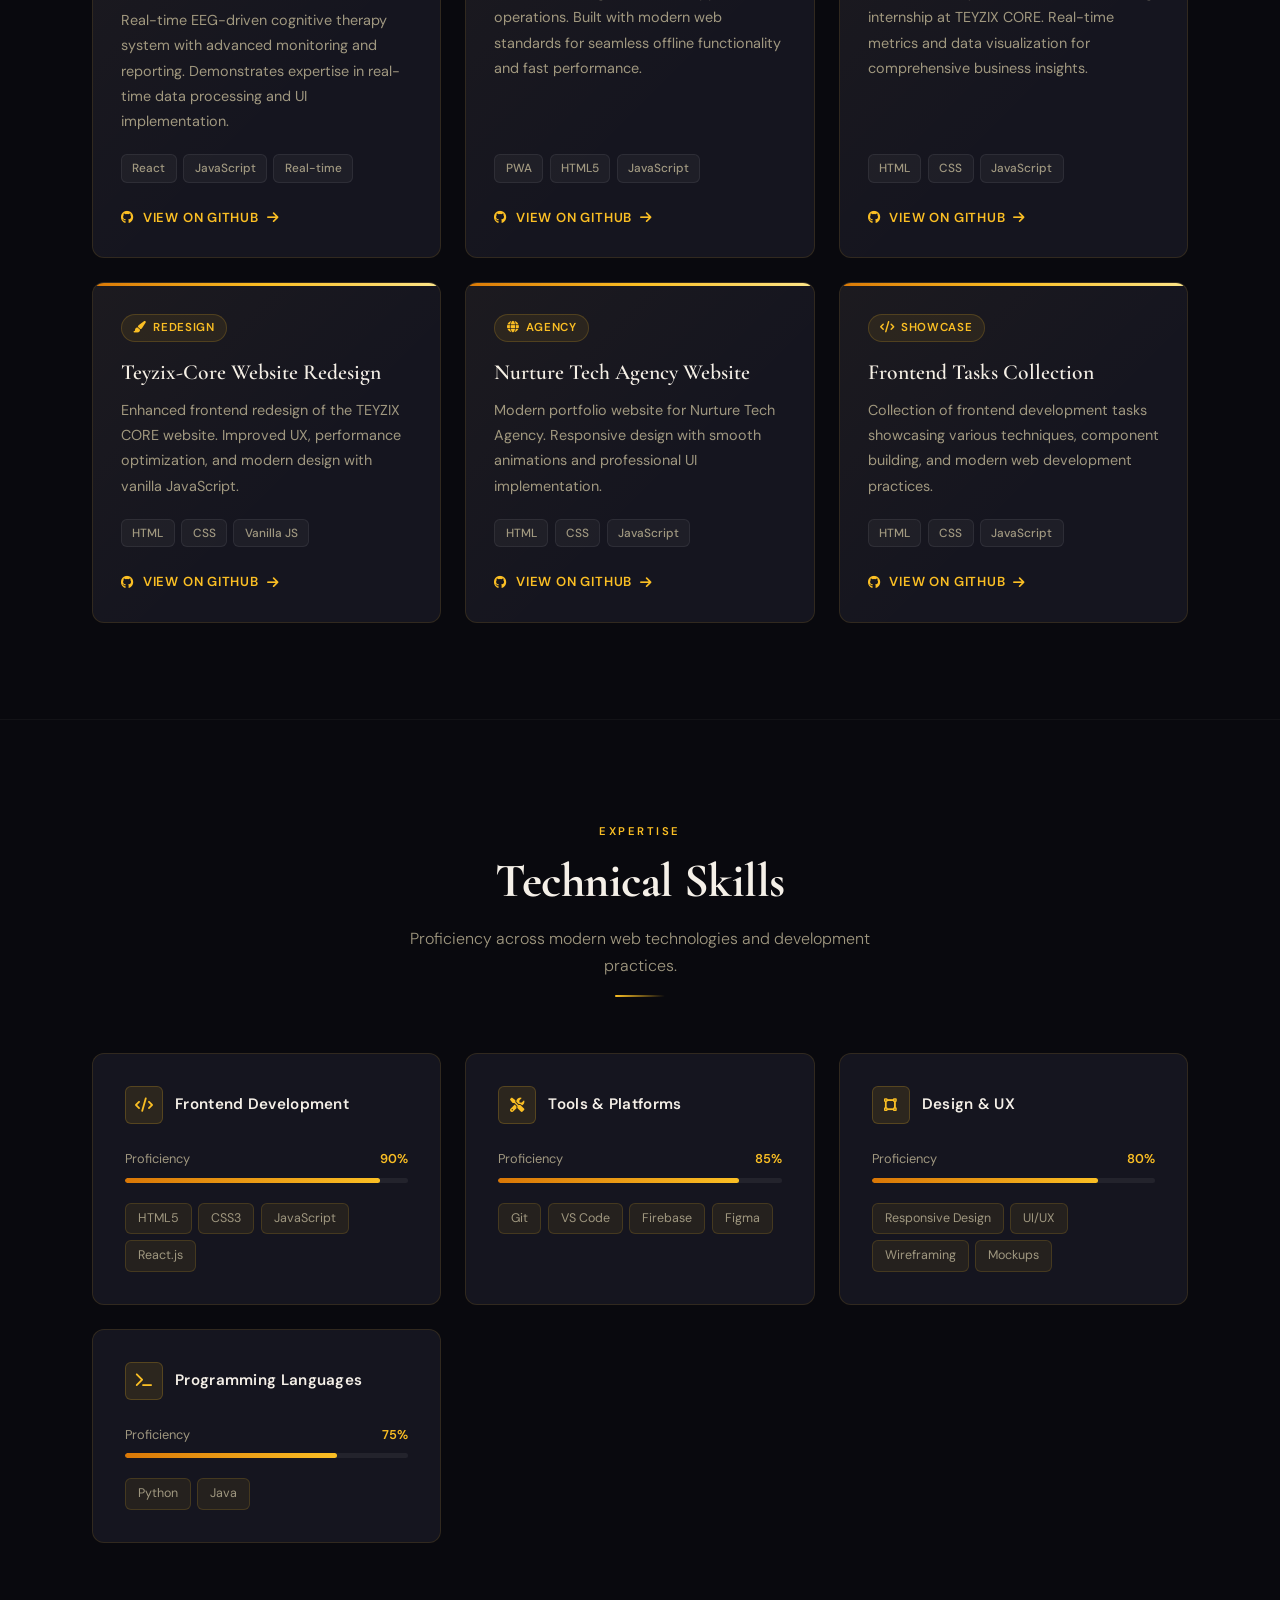
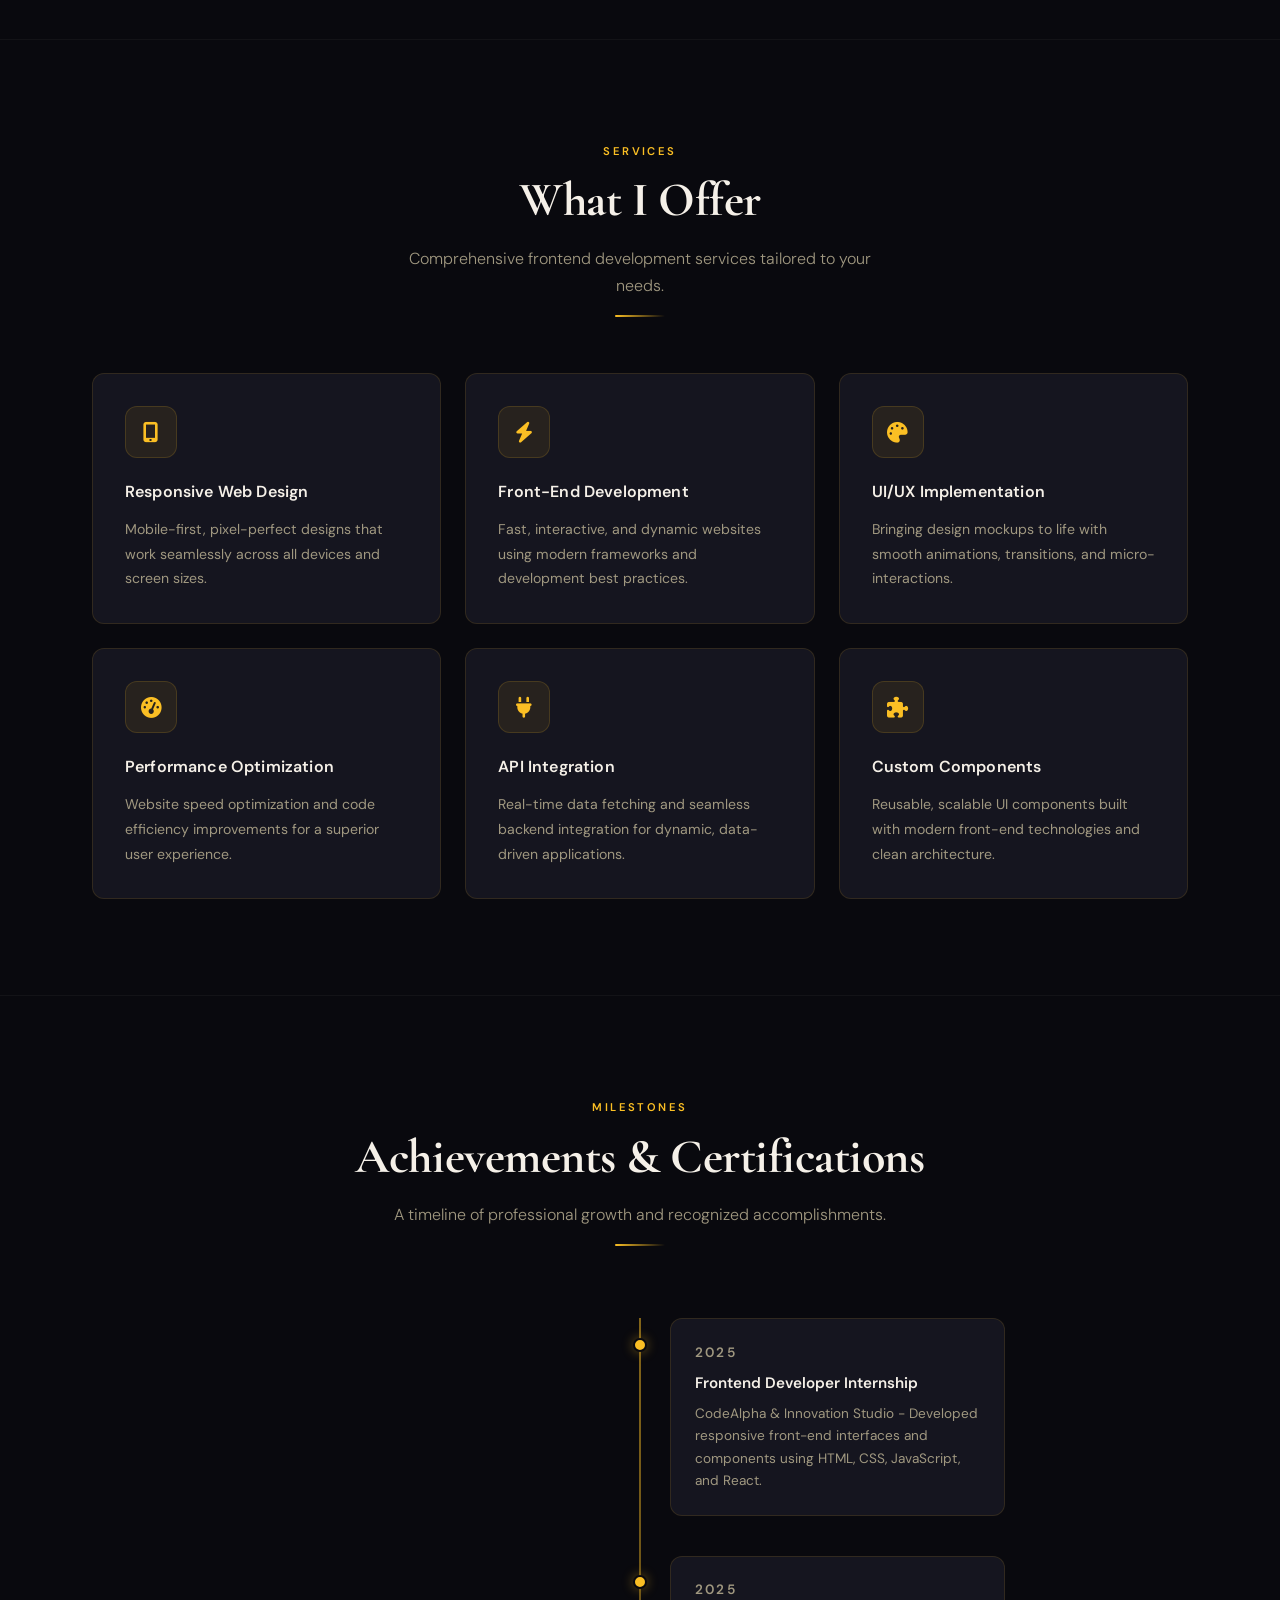
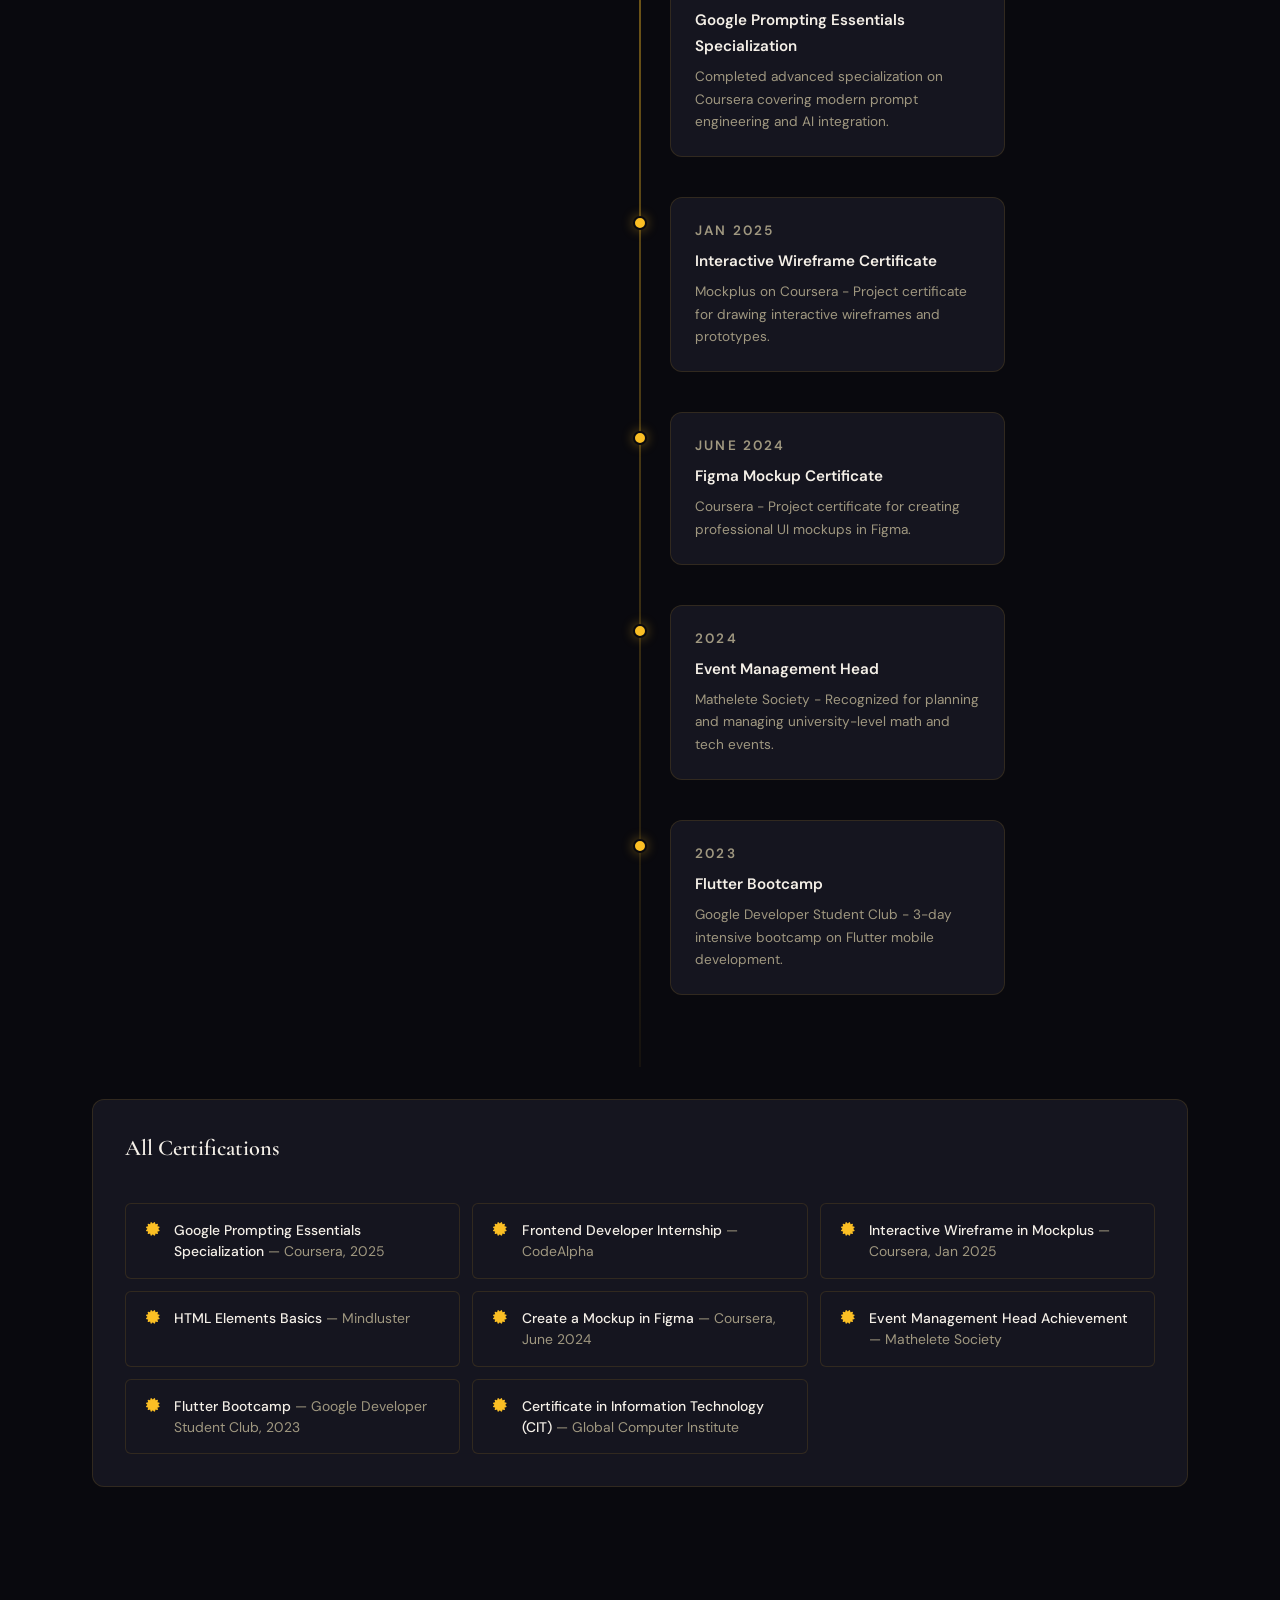
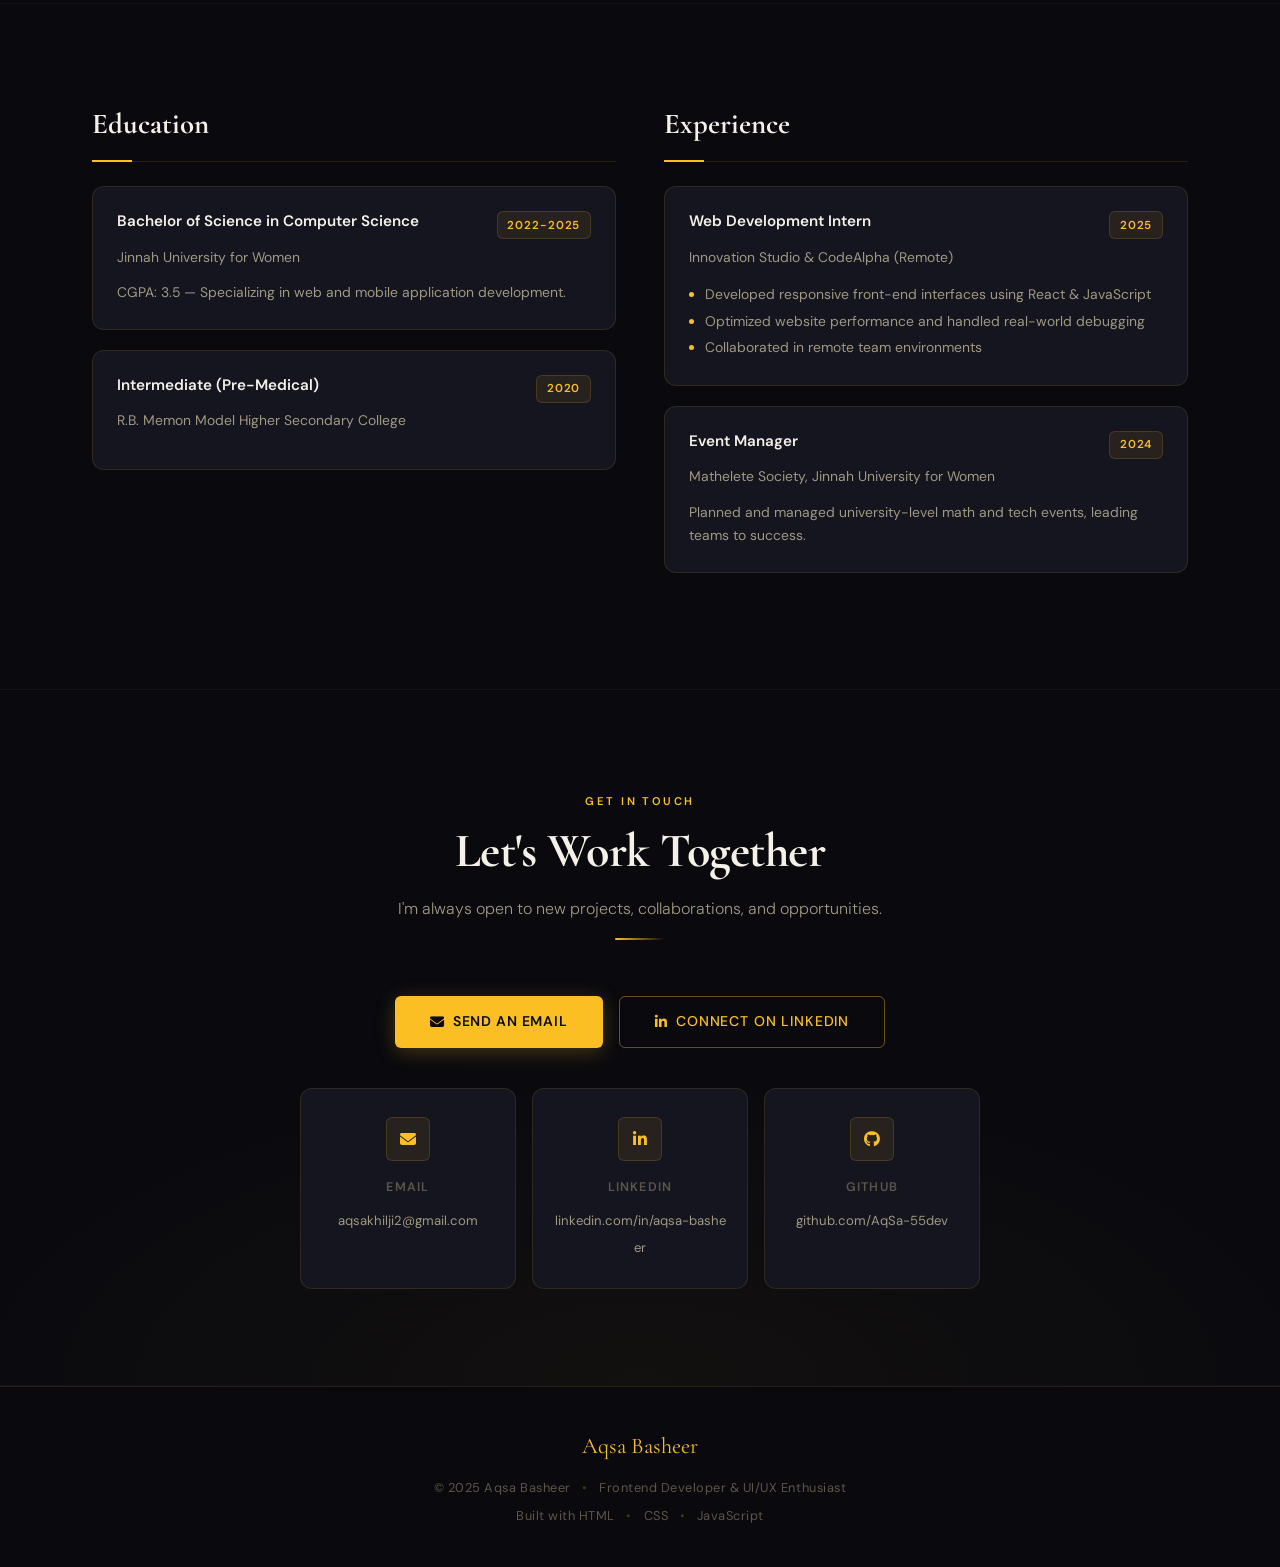
==== commit 31722db8: "Update print statement from 'Hello' to 'Goodbye'" ====
--- a/index.html
+++ b/index.html
@@ -6,477 +6,730 @@
     <meta name="description" content="Aqsa Basheer - Frontend Web Developer specializing in React and modern web technologies">
     <meta name="keywords" content="web developer, frontend, React, JavaScript, portfolio">
     <title>Aqsa Basheer | Frontend Web Developer</title>
+    <link rel="preconnect" href="https://fonts.googleapis.com">
+    <link rel="preconnect" href="https://fonts.gstatic.com" crossorigin>
+    <link href="https://fonts.googleapis.com/css2?family=Cormorant+Garamond:wght@400;600;700&family=DM+Sans:ital,wght@0,300;0,400;0,500;0,600;1,300&display=swap" rel="stylesheet">
     <link rel="stylesheet" href="https://cdnjs.cloudflare.com/ajax/libs/font-awesome/6.4.0/css/all.min.css">
     <style>
-        * {
+        *, *::before, *::after {
             margin: 0;
             padding: 0;
             box-sizing: border-box;
         }
 
         :root {
-            --primary-dark: #0f172a;
-            --secondary-dark: #1e293b;
-            --tertiary-dark: #334155;
-            --accent-cyan: #06b6d4;
-            --accent-blue: #3b82f6;
-            --accent-purple: #a855f7;
-            --text-light: #f1f5f9;
-            --text-muted: #94a3b8;
-        }
-
-        html {
-            scroll-behavior: smooth;
-        }
+            --bg-primary:     #09090e;
+            --bg-secondary:   #111118;
+            --bg-card:        #15151f;
+            --bg-card-hover:  #1c1c2a;
+            --border-subtle:  rgba(251, 191, 36, 0.12);
+            --border-hover:   rgba(251, 191, 36, 0.38);
+            --accent-gold:    #fbbf24;
+            --accent-gold-lt: #fde68a;
+            --accent-amber:   #f59e0b;
+            --accent-rust:    #d97706;
+            --text-primary:   #f5f0e8;
+            --text-secondary: #a09880;
+            --text-muted:     #5c5648;
+            --font-display:   'Cormorant Garamond', Georgia, serif;
+            --font-body:      'DM Sans', system-ui, sans-serif;
+            --radius-sm:      6px;
+            --radius-md:      12px;
+            --radius-lg:      20px;
+            --shadow-card:    0 4px 32px rgba(0,0,0,0.5);
+            --shadow-glow:    0 0 40px rgba(251,191,36,0.12);
+            --transition:     all 0.3s cubic-bezier(0.4, 0, 0.2, 1);
+        }
+
+        html { scroll-behavior: smooth; }
 
         body {
-            font-family: -apple-system, BlinkMacSystemFont, 'Segoe UI', Roboto, Oxygen, Ubuntu, Cantarell, sans-serif;
-            background: linear-gradient(135deg, #0f172a 0%, #1e293b 50%, #0f172a 100%);
-            color: var(--text-light);
-            line-height: 1.6;
+            font-family: var(--font-body);
+            background-color: var(--bg-primary);
+            color: var(--text-primary);
+            line-height: 1.7;
             overflow-x: hidden;
         }
 
-        /* Navigation */
+        /* ===== NOISE TEXTURE OVERLAY ===== */
+        body::before {
+            content: '';
+            position: fixed;
+            inset: 0;
+            background-image: url("data:image/svg+xml,%3Csvg viewBox='0 0 256 256' xmlns='http://www.w3.org/2000/svg'%3E%3Cfilter id='noise'%3E%3CfeTurbulence type='fractalNoise' baseFrequency='0.9' numOctaves='4' stitchTiles='stitch'/%3E%3C/filter%3E%3Crect width='100%25' height='100%25' filter='url(%23noise)' opacity='0.03'/%3E%3C/svg%3E");
+            pointer-events: none;
+            z-index: 9999;
+            opacity: 0.4;
+        }
+
+        /* ===== CONTAINER ===== */
+        .container {
+            max-width: 1160px;
+            margin: 0 auto;
+            padding: 0 2rem;
+        }
+
+        /* ===== NAVIGATION ===== */
         nav {
             position: fixed;
             top: 0;
             width: 100%;
-            background: rgba(15, 23, 42, 0.8);
-            backdrop-filter: blur(10px);
-            border-bottom: 1px solid rgba(6, 182, 212, 0.2);
             z-index: 1000;
-            padding: 1rem 0;
-            box-shadow: 0 10px 30px rgba(0, 0, 0, 0.3);
+            padding: 0;
+            transition: var(--transition);
+        }
+
+        nav.scrolled {
+            background: rgba(9,9,14,0.92);
+            backdrop-filter: blur(20px);
+            border-bottom: 1px solid var(--border-subtle);
+            box-shadow: 0 8px 32px rgba(0,0,0,0.4);
         }
 
         nav .container {
-            max-width: 1200px;
-            margin: 0 auto;
-            padding: 0 2rem;
             display: flex;
             justify-content: space-between;
             align-items: center;
+            padding: 1.4rem 2rem;
         }
 
         .logo {
-            font-size: 1.5rem;
-            font-weight: bold;
-            background: linear-gradient(135deg, #60a5fa, #06b6d4);
-            -webkit-background-clip: text;
-            -webkit-text-fill-color: transparent;
-            background-clip: text;
+            font-family: var(--font-display);
+            font-size: 1.6rem;
+            font-weight: 700;
+            letter-spacing: 0.02em;
+            color: var(--accent-gold);
+            text-decoration: none;
+        }
+
+        .logo span {
+            color: var(--text-primary);
+            font-weight: 400;
         }
 
         nav ul {
             display: flex;
             list-style: none;
-            gap: 2rem;
+            gap: 0.25rem;
         }
 
         nav a {
-            color: var(--text-light);
+            color: var(--text-secondary);
             text-decoration: none;
-            font-size: 0.9rem;
+            font-size: 0.82rem;
             font-weight: 500;
-            transition: color 0.3s ease;
+            letter-spacing: 0.08em;
+            text-transform: uppercase;
+            padding: 0.5rem 1rem;
+            border-radius: var(--radius-sm);
+            transition: var(--transition);
         }
 
         nav a:hover {
-            color: var(--accent-cyan);
+            color: var(--accent-gold);
+            background: rgba(251,191,36,0.07);
         }
 
         .menu-toggle {
             display: none;
             background: none;
-            border: none;
-            color: var(--text-light);
-            font-size: 1.5rem;
+            border: 1px solid var(--border-subtle);
+            color: var(--text-primary);
+            font-size: 1.1rem;
             cursor: pointer;
-        }
-
-        /* Container */
-        .container {
-            max-width: 1200px;
-            margin: 0 auto;
-            padding: 0 2rem;
-        }
-
-        /* Hero Section */
+            padding: 0.5rem 0.75rem;
+            border-radius: var(--radius-sm);
+            transition: var(--transition);
+        }
+        .menu-toggle:hover {
+            border-color: var(--accent-gold);
+            color: var(--accent-gold);
+        }
+
+        /* ===== HERO ===== */
         .hero {
             min-height: 100vh;
             display: flex;
             align-items: center;
             justify-content: center;
             position: relative;
-            margin-top: 60px;
             overflow: hidden;
         }
 
-        .blob {
+        /* Grid dot background */
+        .hero::before {
+            content: '';
+            position: absolute;
+            inset: 0;
+            background-image:
+                radial-gradient(circle, rgba(251,191,36,0.07) 1px, transparent 1px);
+            background-size: 40px 40px;
+            mask-image: radial-gradient(ellipse 70% 70% at 50% 50%, black 40%, transparent 100%);
+        }
+
+        /* Ambient glow orbs */
+        .glow-orb {
             position: absolute;
             border-radius: 50%;
-            mix-blend-mode: multiply;
-            filter: blur(60px);
-            opacity: 0.3;
-            animation: blob-animation 7s infinite;
-        }
-
-        .blob:nth-child(1) {
-            width: 400px;
-            height: 400px;
-            background: var(--accent-blue);
-            top: 10%;
-            left: 10%;
-            animation-delay: 0s;
-        }
-
-        .blob:nth-child(2) {
-            width: 400px;
-            height: 400px;
-            background: var(--accent-cyan);
-            top: 30%;
-            right: 10%;
-            animation-delay: 2s;
-        }
-
-        .blob:nth-child(3) {
-            width: 300px;
-            height: 300px;
-            background: var(--accent-purple);
-            bottom: 10%;
-            left: 20%;
-            animation-delay: 4s;
-        }
-
-        @keyframes blob-animation {
+            filter: blur(80px);
+            pointer-events: none;
+        }
+        .glow-orb-1 {
+            width: 500px; height: 500px;
+            background: radial-gradient(circle, rgba(251,191,36,0.08) 0%, transparent 70%);
+            top: -100px; left: -100px;
+            animation: driftOrb 12s ease-in-out infinite;
+        }
+        .glow-orb-2 {
+            width: 400px; height: 400px;
+            background: radial-gradient(circle, rgba(245,158,11,0.06) 0%, transparent 70%);
+            bottom: -80px; right: -80px;
+            animation: driftOrb 15s ease-in-out infinite reverse;
+        }
+        .glow-orb-3 {
+            width: 300px; height: 300px;
+            background: radial-gradient(circle, rgba(251,191,36,0.05) 0%, transparent 70%);
+            top: 40%; left: 60%;
+            animation: driftOrb 10s ease-in-out infinite 3s;
+        }
+
+        @keyframes driftOrb {
             0%, 100% { transform: translate(0, 0) scale(1); }
-            33% { transform: translate(30px, -50px) scale(1.1); }
-            66% { transform: translate(-20px, 20px) scale(0.9); }
+            33% { transform: translate(40px, -60px) scale(1.08); }
+            66% { transform: translate(-30px, 30px) scale(0.95); }
         }
 
         .hero-content {
             position: relative;
             z-index: 10;
             text-align: center;
-            max-width: 800px;
-            animation: fadeInUp 0.8s ease-out;
-        }
-
-        .hero-tag {
-            color: var(--accent-cyan);
-            font-size: 0.85rem;
+            max-width: 780px;
+            padding-top: 5rem;
+        }
+
+        .hero-eyebrow {
+            display: inline-flex;
+            align-items: center;
+            gap: 0.75rem;
+            color: var(--accent-gold);
+            font-size: 0.75rem;
             font-weight: 600;
-            letter-spacing: 0.1em;
+            letter-spacing: 0.2em;
             text-transform: uppercase;
-            margin-bottom: 1rem;
+            margin-bottom: 1.5rem;
+            padding: 0.4rem 1.2rem;
+            border: 1px solid rgba(251,191,36,0.25);
+            border-radius: 2rem;
+            background: rgba(251,191,36,0.05);
+        }
+        .hero-eyebrow::before,
+        .hero-eyebrow::after {
+            content: '';
+            width: 20px;
+            height: 1px;
+            background: var(--accent-gold);
+            opacity: 0.5;
         }
 
         .hero h1 {
-            font-size: clamp(2.5rem, 8vw, 4rem);
-            margin-bottom: 1rem;
-            line-height: 1.2;
-        }
-
-        .hero h1 span {
-            background: linear-gradient(135deg, #60a5fa, #06b6d4, #60a5fa);
-            background-size: 200% auto;
-            -webkit-background-clip: text;
-            -webkit-text-fill-color: transparent;
-            background-clip: text;
-            animation: gradient-shift 3s linear infinite;
-        }
-
-        @keyframes gradient-shift {
-            0% { background-position: 0% center; }
-            100% { background-position: 200% center; }
-        }
-
-        .hero p {
-            font-size: 1.1rem;
-            color: var(--text-muted);
-            margin-bottom: 2rem;
-        }
-
+            font-family: var(--font-display);
+            font-size: clamp(3rem, 9vw, 5.5rem);
+            font-weight: 700;
+            line-height: 1.1;
+            margin-bottom: 1.25rem;
+            letter-spacing: -0.01em;
+        }
+
+        .hero h1 .name-highlight {
+            color: var(--accent-gold);
+            position: relative;
+            display: inline-block;
+        }
+        .hero h1 .name-highlight::after {
+            content: '';
+            position: absolute;
+            bottom: -4px;
+            left: 0; right: 0;
+            height: 2px;
+            background: linear-gradient(90deg, transparent, var(--accent-gold), transparent);
+            border-radius: 2px;
+        }
+
+        .hero-role {
+            font-size: 1.15rem;
+            color: var(--text-secondary);
+            font-weight: 300;
+            letter-spacing: 0.05em;
+            margin-bottom: 1.5rem;
+        }
+
+        .hero-desc {
+            font-size: 1rem;
+            color: var(--text-secondary);
+            max-width: 580px;
+            margin: 0 auto 2.5rem;
+            line-height: 1.8;
+        }
+
+        /* ===== BUTTONS ===== */
         .cta-buttons {
             display: flex;
-            gap: 1.5rem;
+            gap: 1rem;
             justify-content: center;
             flex-wrap: wrap;
-            margin-bottom: 3rem;
+            margin-bottom: 3.5rem;
         }
 
         .btn {
-            padding: 0.75rem 2rem;
-            border-radius: 0.5rem;
+            padding: 0.8rem 2.2rem;
+            border-radius: var(--radius-sm);
+            font-family: var(--font-body);
+            font-weight: 500;
+            font-size: 0.88rem;
+            letter-spacing: 0.06em;
+            text-transform: uppercase;
+            text-decoration: none;
+            cursor: pointer;
+            border: none;
+            transition: var(--transition);
+            display: inline-flex;
+            align-items: center;
+            gap: 0.5rem;
+        }
+
+        .btn-primary {
+            background: var(--accent-gold);
+            color: var(--bg-primary);
             font-weight: 600;
-            text-decoration: none;
-            transition: all 0.3s ease;
-            border: none;
-            cursor: pointer;
-            font-size: 1rem;
-        }
-
-        .btn-primary {
-            background: linear-gradient(135deg, var(--accent-blue), var(--accent-cyan));
-            color: white;
-            box-shadow: 0 0 30px rgba(59, 130, 246, 0.3);
-        }
-
+            box-shadow: 0 4px 20px rgba(251,191,36,0.25);
+        }
         .btn-primary:hover {
+            background: var(--accent-gold-lt);
+            box-shadow: 0 6px 30px rgba(251,191,36,0.4);
             transform: translateY(-2px);
-            box-shadow: 0 0 40px rgba(6, 182, 212, 0.5);
         }
 
         .btn-secondary {
             background: transparent;
-            color: var(--accent-cyan);
-            border: 2px solid var(--accent-cyan);
-        }
-
+            color: var(--accent-gold);
+            border: 1px solid rgba(251,191,36,0.4);
+        }
         .btn-secondary:hover {
-            background: rgba(6, 182, 212, 0.1);
-        }
-
+            background: rgba(251,191,36,0.08);
+            border-color: var(--accent-gold);
+            transform: translateY(-2px);
+        }
+
+        .btn-ghost {
+            background: transparent;
+            color: var(--text-secondary);
+            border: 1px solid var(--border-subtle);
+            padding: 0.6rem 1.4rem;
+            font-size: 0.8rem;
+        }
+        .btn-ghost:hover {
+            color: var(--accent-gold);
+            border-color: var(--border-hover);
+        }
+
+        /* ===== SOCIAL LINKS ===== */
         .social-links {
             display: flex;
-            gap: 2rem;
+            gap: 1rem;
             justify-content: center;
-            margin-top: 3rem;
-        }
-
-        .social-links a {
-            color: var(--text-light);
-            font-size: 1.5rem;
-            transition: all 0.3s ease;
+        }
+
+        .social-link {
+            color: var(--text-secondary);
+            font-size: 1rem;
+            width: 44px;
+            height: 44px;
+            border-radius: var(--radius-sm);
+            border: 1px solid var(--border-subtle);
             display: flex;
             align-items: center;
             justify-content: center;
+            text-decoration: none;
+            transition: var(--transition);
+        }
+        .social-link:hover {
+            color: var(--accent-gold);
+            border-color: var(--border-hover);
+            background: rgba(251,191,36,0.07);
+            transform: translateY(-3px);
+        }
+
+        /* ===== SECTION COMMON ===== */
+        section {
+            padding: 6rem 0;
+            border-bottom: 1px solid rgba(255,255,255,0.04);
+        }
+
+        .section-header {
+            text-align: center;
+            margin-bottom: 3.5rem;
+        }
+
+        .section-label {
+            display: inline-block;
+            font-size: 0.7rem;
+            font-weight: 600;
+            letter-spacing: 0.22em;
+            text-transform: uppercase;
+            color: var(--accent-gold);
+            margin-bottom: 0.8rem;
+        }
+
+        .section-title {
+            font-family: var(--font-display);
+            font-size: clamp(2rem, 5vw, 3rem);
+            font-weight: 700;
+            letter-spacing: -0.01em;
+            line-height: 1.15;
+            margin-bottom: 1rem;
+        }
+
+        .section-subtitle {
+            color: var(--text-secondary);
+            font-size: 1rem;
+            max-width: 500px;
+            margin: 0 auto;
+            font-weight: 300;
+        }
+
+        /* ===== DIVIDER ===== */
+        .gold-divider {
             width: 50px;
-            height: 50px;
-            border-radius: 50%;
-            background: rgba(6, 182, 212, 0.1);
-        }
-
-        .social-links a:hover {
-            color: var(--accent-cyan);
-            background: rgba(6, 182, 212, 0.2);
-            transform: translateY(-3px);
-        }
-
-        /* Sections */
-        section {
-            padding: 5rem 0;
-            border-bottom: 1px solid rgba(6, 182, 212, 0.1);
-        }
-
-        .section-title {
-            font-size: 2.5rem;
-            margin-bottom: 1rem;
+            height: 2px;
+            background: linear-gradient(90deg, var(--accent-gold), transparent);
+            margin: 1rem auto 0;
+            border-radius: 2px;
+        }
+
+        /* ===== STATS ROW ===== */
+        .stats-row {
+            display: flex;
+            justify-content: center;
+            gap: 3rem;
+            flex-wrap: wrap;
+            padding: 3.5rem 0 2rem;
+            border-top: 1px solid var(--border-subtle);
+            border-bottom: 1px solid var(--border-subtle);
+            margin: 3rem 0;
+        }
+
+        .stat-item {
             text-align: center;
         }
 
-        .section-subtitle {
+        .stat-number {
+            font-family: var(--font-display);
+            font-size: 2.8rem;
+            font-weight: 700;
+            color: var(--accent-gold);
+            line-height: 1;
+            display: block;
+        }
+
+        .stat-label {
+            font-size: 0.78rem;
+            letter-spacing: 0.12em;
+            text-transform: uppercase;
             color: var(--text-muted);
-            font-size: 1.1rem;
-            text-align: center;
-            margin-bottom: 3rem;
-        }
-
-        /* Projects Section */
+            margin-top: 0.3rem;
+        }
+
+        /* ===== PROJECT CARDS ===== */
         .projects-grid {
             display: grid;
-            grid-template-columns: repeat(auto-fit, minmax(320px, 1fr));
-            gap: 2rem;
-            margin-bottom: 3rem;
+            grid-template-columns: repeat(auto-fill, minmax(340px, 1fr));
+            gap: 1.5rem;
         }
 
         .project-card {
-            background: rgba(30, 41, 59, 0.4);
-            backdrop-filter: blur(10px);
-            border: 1px solid rgba(6, 182, 212, 0.2);
-            border-radius: 0.75rem;
-            padding: 1.5rem;
-            transition: all 0.3s ease;
+            background: var(--bg-card);
+            border: 1px solid var(--border-subtle);
+            border-radius: var(--radius-md);
+            padding: 0;
+            overflow: hidden;
+            transition: var(--transition);
+            display: flex;
+            flex-direction: column;
             position: relative;
-            overflow: hidden;
         }
 
         .project-card::before {
             content: '';
             position: absolute;
-            top: 0;
-            left: -100%;
-            width: 100%;
-            height: 100%;
-            background: linear-gradient(90deg, transparent, rgba(6, 182, 212, 0.1), transparent);
-            transition: left 0.5s ease;
-        }
-
-        .project-card:hover::before {
-            left: 100%;
+            inset: 0;
+            background: linear-gradient(135deg, rgba(251,191,36,0.03) 0%, transparent 60%);
+            pointer-events: none;
+            transition: var(--transition);
         }
 
         .project-card:hover {
-            border-color: rgba(6, 182, 212, 0.5);
-            box-shadow: 0 0 30px rgba(6, 182, 212, 0.2);
-            transform: translateY(-5px);
+            border-color: var(--border-hover);
+            box-shadow: var(--shadow-card), var(--shadow-glow);
+            transform: translateY(-4px);
+            background: var(--bg-card-hover);
+        }
+
+        .project-card-top {
+            height: 3px;
+            background: linear-gradient(90deg, var(--accent-rust), var(--accent-gold), var(--accent-gold-lt));
+        }
+
+        .project-card-body {
+            padding: 1.75rem;
+            flex: 1;
+            display: flex;
+            flex-direction: column;
+        }
+
+        .project-badge {
+            display: inline-flex;
+            align-items: center;
+            gap: 0.4rem;
+            background: rgba(251,191,36,0.08);
+            color: var(--accent-gold);
+            border: 1px solid rgba(251,191,36,0.18);
+            padding: 0.2rem 0.7rem;
+            border-radius: 2rem;
+            font-size: 0.72rem;
+            font-weight: 600;
+            letter-spacing: 0.06em;
+            text-transform: uppercase;
+            margin-bottom: 1rem;
+            width: fit-content;
         }
 
         .project-card h3 {
-            color: var(--accent-cyan);
-            margin-bottom: 1rem;
-            font-size: 1.3rem;
+            font-family: var(--font-display);
+            font-size: 1.35rem;
+            font-weight: 600;
+            color: var(--text-primary);
+            margin-bottom: 0.75rem;
+            line-height: 1.3;
         }
 
         .project-card p {
-            color: var(--text-muted);
-            margin-bottom: 1rem;
-            line-height: 1.6;
-        }
-
-        .project-highlight {
-            color: var(--accent-blue);
-            font-size: 0.85rem;
-            font-weight: 600;
-            margin-bottom: 1rem;
+            color: var(--text-secondary);
+            font-size: 0.9rem;
+            line-height: 1.75;
+            flex: 1;
+            margin-bottom: 1.25rem;
         }
 
         .tech-tags {
             display: flex;
             flex-wrap: wrap;
-            gap: 0.5rem;
-            margin-bottom: 1rem;
+            gap: 0.4rem;
+            margin-bottom: 1.5rem;
         }
 
         .tech-tag {
-            background: rgba(6, 182, 212, 0.2);
-            color: var(--accent-cyan);
-            padding: 0.25rem 0.75rem;
-            border-radius: 2rem;
-            font-size: 0.8rem;
-            border: 1px solid rgba(6, 182, 212, 0.3);
+            background: rgba(255,255,255,0.04);
+            color: var(--text-secondary);
+            padding: 0.2rem 0.65rem;
+            border-radius: var(--radius-sm);
+            font-size: 0.74rem;
+            border: 1px solid rgba(255,255,255,0.07);
+            font-weight: 500;
         }
 
         .project-link {
-            color: var(--accent-cyan);
+            color: var(--accent-gold);
             text-decoration: none;
+            font-size: 0.82rem;
+            font-weight: 600;
+            letter-spacing: 0.06em;
+            text-transform: uppercase;
             display: inline-flex;
             align-items: center;
             gap: 0.5rem;
-            font-weight: 500;
-            transition: all 0.3s ease;
+            transition: var(--transition);
+            margin-top: auto;
         }
 
         .project-link:hover {
-            color: var(--accent-blue);
-            gap: 1rem;
-        }
-
-        /* Skills Section */
+            gap: 0.9rem;
+            color: var(--accent-gold-lt);
+        }
+
+        /* ===== SKILLS ===== */
         .skills-grid {
             display: grid;
-            grid-template-columns: repeat(auto-fit, minmax(300px, 1fr));
-            gap: 2rem;
+            grid-template-columns: repeat(auto-fill, minmax(280px, 1fr));
+            gap: 1.5rem;
         }
 
         .skill-box {
-            background: rgba(30, 41, 59, 0.4);
-            backdrop-filter: blur(10px);
-            border: 1px solid rgba(6, 182, 212, 0.2);
-            border-radius: 0.75rem;
+            background: var(--bg-card);
+            border: 1px solid var(--border-subtle);
+            border-radius: var(--radius-md);
             padding: 2rem;
+            transition: var(--transition);
+        }
+
+        .skill-box:hover {
+            border-color: var(--border-hover);
+            box-shadow: var(--shadow-card);
+        }
+
+        .skill-box-header {
+            display: flex;
+            align-items: center;
+            gap: 0.75rem;
+            margin-bottom: 1.5rem;
+        }
+
+        .skill-icon-wrap {
+            width: 38px;
+            height: 38px;
+            border-radius: var(--radius-sm);
+            background: rgba(251,191,36,0.1);
+            border: 1px solid rgba(251,191,36,0.2);
+            display: flex;
+            align-items: center;
+            justify-content: center;
+            color: var(--accent-gold);
+            font-size: 0.9rem;
+            flex-shrink: 0;
         }
 
         .skill-box h3 {
-            color: var(--accent-cyan);
-            margin-bottom: 1.5rem;
-        }
-
-        .progress-bar {
-            height: 8px;
-            background: rgba(6, 182, 212, 0.1);
+            font-size: 0.95rem;
+            font-weight: 600;
+            color: var(--text-primary);
+            letter-spacing: 0.02em;
+        }
+
+        .progress-wrap {
+            margin-bottom: 1.25rem;
+        }
+
+        .progress-label-row {
+            display: flex;
+            justify-content: space-between;
+            margin-bottom: 0.5rem;
+        }
+
+        .progress-label {
+            font-size: 0.8rem;
+            color: var(--text-secondary);
+        }
+
+        .progress-pct {
+            font-size: 0.8rem;
+            font-weight: 600;
+            color: var(--accent-gold);
+        }
+
+        .progress-track {
+            height: 5px;
+            background: rgba(255,255,255,0.06);
             border-radius: 10px;
             overflow: hidden;
-            margin-bottom: 0.5rem;
         }
 
         .progress-fill {
             height: 100%;
-            background: linear-gradient(90deg, var(--accent-blue), var(--accent-cyan));
+            background: linear-gradient(90deg, var(--accent-rust), var(--accent-gold));
             border-radius: 10px;
-            animation: fillProgress 1.5s ease-out forwards;
-        }
-
-        @keyframes fillProgress {
-            from { width: 0; }
-        }
-
-        .progress-text {
-            color: var(--text-muted);
-            font-size: 0.9rem;
-            margin-bottom: 1rem;
-        }
-
-        .skill-items {
+            width: 0;
+            transition: width 1.4s cubic-bezier(0.4, 0, 0.2, 1);
+        }
+
+        .skill-tags {
             display: flex;
             flex-wrap: wrap;
-            gap: 0.5rem;
-        }
-
-        .skill-item {
-            background: rgba(6, 182, 212, 0.1);
-            color: var(--accent-cyan);
-            padding: 0.4rem 1rem;
-            border-radius: 2rem;
-            font-size: 0.85rem;
-        }
-
-        /* Services Section */
+            gap: 0.4rem;
+            margin-top: 1rem;
+        }
+
+        .skill-tag {
+            background: rgba(251,191,36,0.07);
+            color: var(--text-secondary);
+            border: 1px solid rgba(251,191,36,0.15);
+            padding: 0.25rem 0.75rem;
+            border-radius: var(--radius-sm);
+            font-size: 0.78rem;
+        }
+
+        /* ===== SERVICES ===== */
         .services-grid {
             display: grid;
-            grid-template-columns: repeat(auto-fit, minmax(280px, 1fr));
-            gap: 2rem;
+            grid-template-columns: repeat(auto-fill, minmax(300px, 1fr));
+            gap: 1.5rem;
         }
 
         .service-card {
-            background: rgba(30, 41, 59, 0.4);
-            backdrop-filter: blur(10px);
-            border: 1px solid rgba(6, 182, 212, 0.2);
-            border-radius: 0.75rem;
+            background: var(--bg-card);
+            border: 1px solid var(--border-subtle);
+            border-radius: var(--radius-md);
             padding: 2rem;
-            text-align: center;
-            transition: all 0.3s ease;
-        }
+            transition: var(--transition);
+            position: relative;
+            overflow: hidden;
+        }
+
+        .service-card::after {
+            content: '';
+            position: absolute;
+            bottom: 0; left: 0;
+            width: 0; height: 2px;
+            background: linear-gradient(90deg, var(--accent-rust), var(--accent-gold));
+            transition: width 0.4s ease;
+        }
+
+        .service-card:hover::after { width: 100%; }
 
         .service-card:hover {
-            border-color: rgba(6, 182, 212, 0.5);
-            transform: translateY(-5px);
-        }
-
-        .service-icon {
-            font-size: 3rem;
-            margin-bottom: 1rem;
-            transition: transform 0.3s ease;
-        }
-
-        .service-card:hover .service-icon {
-            transform: scale(1.1);
+            border-color: var(--border-hover);
+            transform: translateY(-4px);
+            box-shadow: var(--shadow-card);
+        }
+
+        .service-icon-wrap {
+            width: 52px;
+            height: 52px;
+            border-radius: var(--radius-md);
+            background: rgba(251,191,36,0.08);
+            border: 1px solid rgba(251,191,36,0.15);
+            display: flex;
+            align-items: center;
+            justify-content: center;
+            font-size: 1.3rem;
+            color: var(--accent-gold);
+            margin-bottom: 1.25rem;
+            transition: var(--transition);
+        }
+
+        .service-card:hover .service-icon-wrap {
+            background: rgba(251,191,36,0.14);
+            transform: scale(1.08);
         }
 
         .service-card h3 {
-            color: var(--accent-cyan);
-            margin-bottom: 1rem;
+            font-size: 1rem;
+            font-weight: 600;
+            color: var(--text-primary);
+            margin-bottom: 0.75rem;
+            letter-spacing: 0.01em;
         }
 
         .service-card p {
-            color: var(--text-muted);
-        }
-
-        /* Timeline */
+            color: var(--text-secondary);
+            font-size: 0.88rem;
+            line-height: 1.75;
+        }
+
+        /* ===== TIMELINE ===== */
         .timeline {
             position: relative;
-            padding: 2rem 0;
+            padding: 1rem 0;
+            max-width: 760px;
+            margin: 0 auto;
         }
 
         .timeline::before {
@@ -484,296 +737,537 @@
             position: absolute;
             left: 50%;
             transform: translateX(-50%);
-            width: 2px;
+            width: 1px;
             height: 100%;
-            background: linear-gradient(180deg, var(--accent-cyan) 0%, transparent 100%);
+            background: linear-gradient(180deg, var(--accent-gold) 0%, rgba(251,191,36,0.1) 100%);
         }
 
         .timeline-item {
-            margin-bottom: 3rem;
+            margin-bottom: 2.5rem;
             position: relative;
         }
 
-        .timeline-item::before {
-            content: '';
+        .timeline-dot {
             position: absolute;
             left: 50%;
             transform: translateX(-50%);
-            width: 20px;
-            height: 20px;
-            background: var(--accent-cyan);
-            border: 3px solid var(--primary-dark);
+            width: 14px; height: 14px;
+            background: var(--accent-gold);
+            border: 2px solid var(--bg-primary);
             border-radius: 50%;
-            top: 0;
+            top: 1.2rem;
+            z-index: 2;
+            box-shadow: 0 0 12px rgba(251,191,36,0.4);
         }
 
         .timeline-content {
-            width: 45%;
-            margin-left: 52%;
-            background: rgba(30, 41, 59, 0.4);
-            backdrop-filter: blur(10px);
-            border: 1px solid rgba(6, 182, 212, 0.2);
-            border-radius: 0.75rem;
+            width: 44%;
+            margin-left: 54%;
+            background: var(--bg-card);
+            border: 1px solid var(--border-subtle);
+            border-radius: var(--radius-md);
+            padding: 1.4rem 1.5rem;
+            transition: var(--transition);
+        }
+
+        .timeline-content:hover {
+            border-color: var(--border-hover);
+            box-shadow: var(--shadow-card);
+        }
+
+        .timeline-year {
+            font-size: 0.7rem;
+            font-weight: 600;
+            letter-spacing: 0.15em;
+            text-transform: uppercase;
+            color: var(--accent-gold);
+            margin-bottom: 0.4rem;
+        }
+
+        .timeline-content h3 {
+            font-size: 0.95rem;
+            font-weight: 600;
+            color: var(--text-primary);
+            margin-bottom: 0.4rem;
+        }
+
+        .timeline-content p {
+            font-size: 0.85rem;
+            color: var(--text-secondary);
+            line-height: 1.65;
+        }
+
+        /* ===== CERTIFICATIONS ===== */
+        .certs-grid {
+            display: grid;
+            grid-template-columns: repeat(auto-fill, minmax(320px, 1fr));
+            gap: 0.75rem;
+            margin-top: 2.5rem;
+        }
+
+        .cert-item {
+            display: flex;
+            align-items: flex-start;
+            gap: 0.9rem;
+            padding: 1rem 1.25rem;
+            background: var(--bg-card);
+            border: 1px solid var(--border-subtle);
+            border-radius: var(--radius-sm);
+            transition: var(--transition);
+        }
+
+        .cert-item:hover {
+            border-color: var(--border-hover);
+            background: var(--bg-card-hover);
+        }
+
+        .cert-icon {
+            color: var(--accent-gold);
+            font-size: 0.85rem;
+            margin-top: 0.18rem;
+            flex-shrink: 0;
+        }
+
+        .cert-text {
+            font-size: 0.87rem;
+            color: var(--text-secondary);
+            line-height: 1.5;
+        }
+
+        .cert-text strong {
+            color: var(--text-primary);
+            font-weight: 500;
+        }
+
+        /* ===== EDU & EXP ===== */
+        .edu-exp-grid {
+            display: grid;
+            grid-template-columns: 1fr 1fr;
+            gap: 3rem;
+        }
+
+        .edu-exp-col-title {
+            font-family: var(--font-display);
+            font-size: 1.8rem;
+            font-weight: 700;
+            color: var(--text-primary);
+            margin-bottom: 1.5rem;
+            padding-bottom: 0.75rem;
+            border-bottom: 1px solid var(--border-subtle);
+            position: relative;
+        }
+
+        .edu-exp-col-title::after {
+            content: '';
+            position: absolute;
+            bottom: -1px; left: 0;
+            width: 40px; height: 2px;
+            background: var(--accent-gold);
+        }
+
+        .card {
+            background: var(--bg-card);
+            border: 1px solid var(--border-subtle);
+            border-radius: var(--radius-md);
             padding: 1.5rem;
-        }
-
-        .timeline-content h3 {
-            color: var(--accent-cyan);
-        }
-
-        .timeline-date {
+            margin-bottom: 1.25rem;
+            transition: var(--transition);
+        }
+
+        .card:hover {
+            border-color: var(--border-hover);
+            box-shadow: var(--shadow-card);
+        }
+
+        .card-header {
+            display: flex;
+            justify-content: space-between;
+            align-items: flex-start;
+            gap: 1rem;
+            margin-bottom: 0.4rem;
+        }
+
+        .card h3 {
+            font-size: 0.95rem;
+            font-weight: 600;
+            color: var(--text-primary);
+            line-height: 1.4;
+        }
+
+        .card-date {
+            font-size: 0.72rem;
+            font-weight: 600;
+            letter-spacing: 0.08em;
+            text-transform: uppercase;
+            color: var(--accent-gold);
+            white-space: nowrap;
+            padding: 0.2rem 0.6rem;
+            background: rgba(251,191,36,0.08);
+            border-radius: var(--radius-sm);
+            border: 1px solid rgba(251,191,36,0.15);
+            flex-shrink: 0;
+        }
+
+        .card-org {
+            font-size: 0.82rem;
             color: var(--text-muted);
-            font-size: 0.9rem;
+            margin-bottom: 0.75rem;
+        }
+
+        .card p {
+            font-size: 0.87rem;
+            color: var(--text-secondary);
+            line-height: 1.7;
+        }
+
+        .card ul {
+            margin-left: 1rem;
+            color: var(--text-secondary);
+            font-size: 0.87rem;
+            line-height: 1.9;
+        }
+
+        .card ul li::marker {
+            color: var(--accent-gold);
+        }
+
+        /* ===== CONTACT ===== */
+        #contact {
+            background:
+                radial-gradient(ellipse 60% 50% at 50% 100%, rgba(251,191,36,0.04) 0%, transparent 100%),
+                var(--bg-primary);
+        }
+
+        .contact-wrap {
+            max-width: 680px;
+            margin: 0 auto;
+            text-align: center;
+        }
+
+        .contact-cards {
+            display: grid;
+            grid-template-columns: repeat(3, 1fr);
+            gap: 1rem;
+            margin-top: 2.5rem;
+        }
+
+        .contact-card {
+            background: var(--bg-card);
+            border: 1px solid var(--border-subtle);
+            border-radius: var(--radius-md);
+            padding: 1.75rem 1.25rem;
+            transition: var(--transition);
+        }
+
+        .contact-card:hover {
+            border-color: var(--border-hover);
+            transform: translateY(-3px);
+            box-shadow: var(--shadow-card);
+        }
+
+        .contact-card-icon {
+            width: 44px; height: 44px;
+            border-radius: var(--radius-sm);
+            background: rgba(251,191,36,0.08);
+            border: 1px solid rgba(251,191,36,0.15);
+            display: flex;
+            align-items: center;
+            justify-content: center;
+            font-size: 1rem;
+            color: var(--accent-gold);
+            margin: 0 auto 1rem;
+        }
+
+        .contact-card h4 {
+            font-size: 0.78rem;
             font-weight: 600;
-        }
-
-        /* Education Section */
-        .education-grid {
-            display: grid;
-            grid-template-columns: repeat(auto-fit, minmax(300px, 1fr));
-            gap: 2rem;
-        }
-
-        .education-card {
-            background: rgba(30, 41, 59, 0.4);
-            backdrop-filter: blur(10px);
-            border: 1px solid rgba(6, 182, 212, 0.2);
-            border-radius: 0.75rem;
-            padding: 2rem;
-        }
-
-        .education-card h3 {
-            color: var(--accent-cyan);
+            letter-spacing: 0.1em;
+            text-transform: uppercase;
+            color: var(--text-muted);
             margin-bottom: 0.5rem;
         }
 
-        .education-meta {
+        .contact-card a {
+            color: var(--text-secondary);
+            text-decoration: none;
+            font-size: 0.82rem;
+            transition: var(--transition);
+            word-break: break-all;
+        }
+
+        .contact-card a:hover {
+            color: var(--accent-gold);
+        }
+
+        /* ===== FOOTER ===== */
+        footer {
+            border-top: 1px solid var(--border-subtle);
+            padding: 2.5rem 0;
+            text-align: center;
+        }
+
+        .footer-logo {
+            font-family: var(--font-display);
+            font-size: 1.4rem;
+            color: var(--accent-gold);
+            margin-bottom: 0.75rem;
+        }
+
+        footer p {
             color: var(--text-muted);
-            font-size: 0.9rem;
-            margin-bottom: 1rem;
-        }
-
-        /* Contact Section */
-        #contact {
-            background: linear-gradient(135deg, rgba(6, 182, 212, 0.1) 0%, rgba(59, 130, 246, 0.1) 100%);
-        }
-
-        .contact-content {
-            text-align: center;
-            max-width: 600px;
-            margin: 0 auto;
-        }
-
-        .contact-info {
-            display: grid;
-            grid-template-columns: repeat(auto-fit, minmax(250px, 1fr));
-            gap: 2rem;
-            margin-top: 3rem;
-        }
-
-        .contact-item {
-            background: rgba(30, 41, 59, 0.4);
-            backdrop-filter: blur(10px);
-            border: 1px solid rgba(6, 182, 212, 0.2);
-            border-radius: 0.75rem;
-            padding: 2rem;
-        }
-
-        .contact-item i {
-            font-size: 2rem;
-            color: var(--accent-cyan);
-            margin-bottom: 1rem;
-        }
-
-        /* Footer */
-        footer {
-            border-top: 1px solid rgba(6, 182, 212, 0.2);
-            padding: 2rem 0;
-            text-align: center;
-            color: var(--text-muted);
-        }
-
-        /* Animations */
-        @keyframes fadeInUp {
-            from {
-                opacity: 0;
-                transform: translateY(30px);
-            }
-            to {
-                opacity: 1;
-                transform: translateY(0);
-            }
-        }
-
-        .fade-in {
-            animation: fadeInUp 0.6s ease-out;
-        }
-
-        /* Responsive */
-        @media (max-width: 768px) {
-            nav ul {
-                display: none;
-            }
-
-            .menu-toggle {
-                display: block;
-            }
-
-            .timeline::before {
-                left: 20px;
-            }
-
-            .timeline-item::before {
-                left: 20px;
-            }
-
-            .timeline-content {
-                width: calc(100% - 60px);
-                margin-left: 60px;
-            }
-
-            .section-title {
-                font-size: 2rem;
-            }
-
-            .hero h1 {
-                font-size: 2rem;
-            }
+            font-size: 0.8rem;
+            letter-spacing: 0.04em;
+        }
+
+        footer .footer-divider {
+            color: rgba(251,191,36,0.25);
+            margin: 0 0.5rem;
+        }
+
+        /* ===== ANIMATIONS ===== */
+        .reveal {
+            opacity: 0;
+            transform: translateY(28px);
+            transition: opacity 0.65s ease, transform 0.65s ease;
+        }
+
+        .reveal.visible {
+            opacity: 1;
+            transform: translateY(0);
+        }
+
+        .reveal-delay-1 { transition-delay: 0.1s; }
+        .reveal-delay-2 { transition-delay: 0.2s; }
+        .reveal-delay-3 { transition-delay: 0.3s; }
+
+        @keyframes heroFadeIn {
+            from { opacity: 0; transform: translateY(24px); }
+            to   { opacity: 1; transform: translateY(0); }
+        }
+
+        .hero-content > * {
+            animation: heroFadeIn 0.7s ease-out both;
+        }
+        .hero-content > *:nth-child(1) { animation-delay: 0.1s; }
+        .hero-content > *:nth-child(2) { animation-delay: 0.22s; }
+        .hero-content > *:nth-child(3) { animation-delay: 0.34s; }
+        .hero-content > *:nth-child(4) { animation-delay: 0.46s; }
+        .hero-content > *:nth-child(5) { animation-delay: 0.58s; }
+        .hero-content > *:nth-child(6) { animation-delay: 0.7s; }
+
+        /* ===== RESPONSIVE ===== */
+        @media (max-width: 900px) {
+            .edu-exp-grid { grid-template-columns: 1fr; gap: 2rem; }
+            .timeline::before { left: 16px; }
+            .timeline-dot { left: 16px; }
+            .timeline-content { width: calc(100% - 48px); margin-left: 48px; }
+            .contact-cards { grid-template-columns: 1fr; }
+        }
+
+        @media (max-width: 700px) {
+            nav ul { display: none; position: absolute; top: 100%; left: 0; right: 0;
+                flex-direction: column; background: rgba(9,9,14,0.98);
+                border-bottom: 1px solid var(--border-subtle); padding: 1rem;
+                gap: 0.25rem; }
+            nav ul.open { display: flex; }
+            .menu-toggle { display: flex; align-items: center; }
+            .projects-grid { grid-template-columns: 1fr; }
+            .skills-grid { grid-template-columns: 1fr; }
+            .services-grid { grid-template-columns: 1fr; }
+            .stats-row { gap: 2rem; }
+            .hero h1 { font-size: 2.8rem; }
+            .contact-cards { grid-template-columns: 1fr; }
+            .section-title { font-size: 2rem; }
         }
     </style>
 </head>
 <body>
+
     <!-- Navigation -->
-    <nav>
+    <nav id="main-nav">
         <div class="container">
-            <div class="logo">Aqsa Basheer</div>
-            <ul>
+            <a href="#home" class="logo">AB<span>.</span></a>
+            <ul id="nav-menu">
                 <li><a href="#home">Home</a></li>
                 <li><a href="#projects">Projects</a></li>
                 <li><a href="#skills">Skills</a></li>
                 <li><a href="#achievements">Achievements</a></li>
                 <li><a href="#contact">Contact</a></li>
             </ul>
-            <button class="menu-toggle"><i class="fas fa-bars"></i></button>
+            <button class="menu-toggle" id="menu-toggle" aria-label="Toggle menu">
+                <i class="fas fa-bars"></i>
+            </button>
         </div>
     </nav>
 
     <!-- Hero Section -->
     <section id="home" class="hero">
-        <div class="blob"></div>
-        <div class="blob"></div>
-        <div class="blob"></div>
-        
+        <div class="glow-orb glow-orb-1"></div>
+        <div class="glow-orb glow-orb-2"></div>
+        <div class="glow-orb glow-orb-3"></div>
+
         <div class="hero-content">
-            <p class="hero-tag">Welcome to my portfolio</p>
-            <h1>Hi, I'm <span>Aqsa Basheer</span></h1>
-            <p>Frontend Developer & UI/UX Enthusiast</p>
-            <p style="color: var(--text-muted); font-size: 1.05rem;">
-                Building modern, responsive web experiences with React, JavaScript, and cutting-edge web technologies. Computer Science graduate with a passion for creating beautiful and performant applications.
+            <div class="hero-eyebrow">Available for Freelance &amp; Full-Time</div>
+            <h1>Hi, I'm<br><span class="name-highlight">Aqsa Basheer</span></h1>
+            <p class="hero-role">Frontend Developer &amp; UI/UX Enthusiast</p>
+            <p class="hero-desc">
+                Building modern, responsive web experiences with React, JavaScript, and cutting-edge technologies. CS graduate with a passion for creating beautiful, performant applications.
             </p>
-
             <div class="cta-buttons">
-                <a href="#projects" class="btn btn-primary">View My Work</a>
-                <a href="mailto:aqsakhilji2@gmail.com" class="btn btn-secondary">Get In Touch</a>
+                <a href="#projects" class="btn btn-primary">
+                    <i class="fas fa-layer-group"></i> View My Work
+                </a>
+                <a href="mailto:aqsakhilji2@gmail.com" class="btn btn-secondary">
+                    <i class="fas fa-paper-plane"></i> Get In Touch
+                </a>
             </div>
-
             <div class="social-links">
-                <a href="https://github.com/AqSa-55dev" target="_blank" title="GitHub"><i class="fab fa-github"></i></a>
-                <a href="https://linkedin.com/in/aqsa-basheer" target="_blank" title="LinkedIn"><i class="fab fa-linkedin"></i></a>
-                <a href="mailto:aqsakhilji2@gmail.com" title="Email"><i class="fas fa-envelope"></i></a>
+                <a href="https://github.com/AqSa-55dev" target="_blank" class="social-link" title="GitHub">
+                    <i class="fab fa-github"></i>
+                </a>
+                <a href="https://linkedin.com/in/aqsa-basheer" target="_blank" class="social-link" title="LinkedIn">
+                    <i class="fab fa-linkedin-in"></i>
+                </a>
+                <a href="mailto:aqsakhilji2@gmail.com" class="social-link" title="Email">
+                    <i class="fas fa-envelope"></i>
+                </a>
             </div>
         </div>
     </section>
 
+    <!-- Stats Row -->
+    <div class="container">
+        <div class="stats-row reveal">
+            <div class="stat-item">
+                <span class="stat-number">6+</span>
+                <span class="stat-label">Projects Shipped</span>
+            </div>
+            <div class="stat-item">
+                <span class="stat-number">2+</span>
+                <span class="stat-label">Internships</span>
+            </div>
+            <div class="stat-item">
+                <span class="stat-number">8+</span>
+                <span class="stat-label">Certifications</span>
+            </div>
+            <div class="stat-item">
+                <span class="stat-number">3.5</span>
+                <span class="stat-label">CGPA</span>
+            </div>
+        </div>
+    </div>
+
     <!-- Projects Section -->
     <section id="projects">
         <div class="container">
-            <h2 class="section-title">Featured Projects</h2>
-            <p class="section-subtitle">6 showcase projects demonstrating my frontend expertise</p>
+            <div class="section-header reveal">
+                <span class="section-label">Portfolio</span>
+                <h2 class="section-title">Featured Projects</h2>
+                <p class="section-subtitle">A curated selection of projects demonstrating frontend expertise.</p>
+                <div class="gold-divider"></div>
+            </div>
 
             <div class="projects-grid">
-                <div class="project-card">
-                    <h3>NeuroFlex - EEG Cognitive Therapy</h3>
-                    <p class="project-highlight">Final Year Project | Real-time Monitoring</p>
-                    <p>Real-time EEG-driven cognitive therapy system with advanced monitoring and reporting. Demonstrates expertise in real-time data processing and UI implementation.</p>
-                    <div class="tech-tags">
-                        <span class="tech-tag">React</span>
-                        <span class="tech-tag">JavaScript</span>
-                        <span class="tech-tag">Real-time</span>
-                    </div>
-                    <a href="https://github.com/AqSa-55dev/NeuroFlex-Mobile-App" target="_blank" class="project-link">
-                        <i class="fab fa-github"></i> View on GitHub <i class="fas fa-arrow-right"></i>
-                    </a>
-                </div>
-
-                <div class="project-card">
-                    <h3>field-ops-pwa</h3>
-                    <p class="project-highlight">Progressive Web App | Offline Support</p>
-                    <p>Offline-first Progressive Web App for field operations. Built with modern web standards for seamless offline functionality and fast performance.</p>
-                    <div class="tech-tags">
-                        <span class="tech-tag">PWA</span>
-                        <span class="tech-tag">HTML5</span>
-                        <span class="tech-tag">JavaScript</span>
-                    </div>
-                    <a href="https://github.com/AqSa-55dev/field-ops-pwa" target="_blank" class="project-link">
-                        <i class="fab fa-github"></i> View on GitHub <i class="fas fa-arrow-right"></i>
-                    </a>
-                </div>
-
-                <div class="project-card">
-                    <h3>TEYZIX Analytics Dashboard</h3>
-                    <p class="project-highlight">Internship Project | Data Analytics</p>
-                    <p>Advanced analytics dashboard built during internship at TEYZIX CORE. Displays real-time metrics and data visualization for comprehensive business insights.</p>
-                    <div class="tech-tags">
-                        <span class="tech-tag">HTML</span>
-                        <span class="tech-tag">CSS</span>
-                        <span class="tech-tag">JavaScript</span>
-                    </div>
-                    <a href="https://github.com/AqSa-55dev/TEYZIX-Analytics-Dashboard" target="_blank" class="project-link">
-                        <i class="fab fa-github"></i> View on GitHub <i class="fas fa-arrow-right"></i>
-                    </a>
-                </div>
-
-                <div class="project-card">
-                    <h3>Teyzix-Core Website Redesign</h3>
-                    <p class="project-highlight">Frontend Redesign | Performance Optimization</p>
-                    <p>Enhanced frontend redesign of the TEYZIX CORE website. Improved UX, performance optimization, and modern design with vanilla JavaScript.</p>
-                    <div class="tech-tags">
-                        <span class="tech-tag">HTML</span>
-                        <span class="tech-tag">CSS</span>
-                        <span class="tech-tag">Vanilla JS</span>
-                    </div>
-                    <a href="https://github.com/AqSa-55dev/Teyzix-Core-Website" target="_blank" class="project-link">
-                        <i class="fab fa-github"></i> View on GitHub <i class="fas fa-arrow-right"></i>
-                    </a>
-                </div>
-
-                <div class="project-card">
-                    <h3>Nurture Tech Agency Website</h3>
-                    <p class="project-highlight">Agency Portfolio | Responsive Design</p>
-                    <p>Modern portfolio website for Nurture Tech Agency. Responsive design with smooth animations and professional UI implementation.</p>
-                    <div class="tech-tags">
-                        <span class="tech-tag">HTML</span>
-                        <span class="tech-tag">CSS</span>
-                        <span class="tech-tag">JavaScript</span>
-                    </div>
-                    <a href="https://github.com/AqSa-55dev/nurture-website" target="_blank" class="project-link">
-                        <i class="fab fa-github"></i> View on GitHub <i class="fas fa-arrow-right"></i>
-                    </a>
-                </div>
-
-                <div class="project-card">
-                    <h3>Frontend Tasks Collection</h3>
-                    <p class="project-highlight">Skill Showcase | Multiple Projects</p>
-                    <p>Collection of frontend development tasks showcasing various web development techniques, component building, and modern web practices.</p>
-                    <div class="tech-tags">
-                        <span class="tech-tag">HTML</span>
-                        <span class="tech-tag">CSS</span>
-                        <span class="tech-tag">JavaScript</span>
-                    </div>
-                    <a href="https://github.com/AqSa-55dev/Frontend_Tasks" target="_blank" class="project-link">
-                        <i class="fab fa-github"></i> View on GitHub <i class="fas fa-arrow-right"></i>
-                    </a>
+                <div class="project-card reveal reveal-delay-1">
+                    <div class="project-card-top"></div>
+                    <div class="project-card-body">
+                        <span class="project-badge"><i class="fas fa-star"></i> Final Year Project</span>
+                        <h3>NeuroFlex - EEG Cognitive Therapy</h3>
+                        <p>Real-time EEG-driven cognitive therapy system with advanced monitoring and reporting. Demonstrates expertise in real-time data processing and UI implementation.</p>
+                        <div class="tech-tags">
+                            <span class="tech-tag">React</span>
+                            <span class="tech-tag">JavaScript</span>
+                            <span class="tech-tag">Real-time</span>
+                        </div>
+                        <a href="https://github.com/AqSa-55dev/NeuroFlex-Mobile-App" target="_blank" class="project-link">
+                            <i class="fab fa-github"></i> View on GitHub <i class="fas fa-arrow-right"></i>
+                        </a>
+                    </div>
+                </div>
+
+                <div class="project-card reveal reveal-delay-2">
+                    <div class="project-card-top"></div>
+                    <div class="project-card-body">
+                        <span class="project-badge"><i class="fas fa-wifi"></i> PWA</span>
+                        <h3>Field Ops PWA</h3>
+                        <p>Offline-first Progressive Web App for field operations. Built with modern web standards for seamless offline functionality and fast performance.</p>
+                        <div class="tech-tags">
+                            <span class="tech-tag">PWA</span>
+                            <span class="tech-tag">HTML5</span>
+                            <span class="tech-tag">JavaScript</span>
+                        </div>
+                        <a href="https://github.com/AqSa-55dev/field-ops-pwa" target="_blank" class="project-link">
+                            <i class="fab fa-github"></i> View on GitHub <i class="fas fa-arrow-right"></i>
+                        </a>
+                    </div>
+                </div>
+
+                <div class="project-card reveal reveal-delay-3">
+                    <div class="project-card-top"></div>
+                    <div class="project-card-body">
+                        <span class="project-badge"><i class="fas fa-briefcase"></i> Internship</span>
+                        <h3>TEYZIX Analytics Dashboard</h3>
+                        <p>Advanced analytics dashboard built during internship at TEYZIX CORE. Real-time metrics and data visualization for comprehensive business insights.</p>
+                        <div class="tech-tags">
+                            <span class="tech-tag">HTML</span>
+                            <span class="tech-tag">CSS</span>
+                            <span class="tech-tag">JavaScript</span>
+                        </div>
+                        <a href="https://github.com/AqSa-55dev/TEYZIX-Analytics-Dashboard" target="_blank" class="project-link">
+                            <i class="fab fa-github"></i> View on GitHub <i class="fas fa-arrow-right"></i>
+                        </a>
+                    </div>
+                </div>
+
+                <div class="project-card reveal reveal-delay-1">
+                    <div class="project-card-top"></div>
+                    <div class="project-card-body">
+                        <span class="project-badge"><i class="fas fa-paint-brush"></i> Redesign</span>
+                        <h3>Teyzix-Core Website Redesign</h3>
+                        <p>Enhanced frontend redesign of the TEYZIX CORE website. Improved UX, performance optimization, and modern design with vanilla JavaScript.</p>
+                        <div class="tech-tags">
+                            <span class="tech-tag">HTML</span>
+                            <span class="tech-tag">CSS</span>
+                            <span class="tech-tag">Vanilla JS</span>
+                        </div>
+                        <a href="https://github.com/AqSa-55dev/Teyzix-Core-Website" target="_blank" class="project-link">
+                            <i class="fab fa-github"></i> View on GitHub <i class="fas fa-arrow-right"></i>
+                        </a>
+                    </div>
+                </div>
+
+                <div class="project-card reveal reveal-delay-2">
+                    <div class="project-card-top"></div>
+                    <div class="project-card-body">
+                        <span class="project-badge"><i class="fas fa-globe"></i> Agency</span>
+                        <h3>Nurture Tech Agency Website</h3>
+                        <p>Modern portfolio website for Nurture Tech Agency. Responsive design with smooth animations and professional UI implementation.</p>
+                        <div class="tech-tags">
+                            <span class="tech-tag">HTML</span>
+                            <span class="tech-tag">CSS</span>
+                            <span class="tech-tag">JavaScript</span>
+                        </div>
+                        <a href="https://github.com/AqSa-55dev/nurture-website" target="_blank" class="project-link">
+                            <i class="fab fa-github"></i> View on GitHub <i class="fas fa-arrow-right"></i>
+                        </a>
+                    </div>
+                </div>
+
+                <div class="project-card reveal reveal-delay-3">
+                    <div class="project-card-top"></div>
+                    <div class="project-card-body">
+                        <span class="project-badge"><i class="fas fa-code"></i> Showcase</span>
+                        <h3>Frontend Tasks Collection</h3>
+                        <p>Collection of frontend development tasks showcasing various techniques, component building, and modern web development practices.</p>
+                        <div class="tech-tags">
+                            <span class="tech-tag">HTML</span>
+                            <span class="tech-tag">CSS</span>
+                            <span class="tech-tag">JavaScript</span>
+                        </div>
+                        <a href="https://github.com/AqSa-55dev/Frontend_Tasks" target="_blank" class="project-link">
+                            <i class="fab fa-github"></i> View on GitHub <i class="fas fa-arrow-right"></i>
+                        </a>
+                    </div>
                 </div>
             </div>
         </div>
@@ -782,61 +1276,97 @@
     <!-- Skills Section -->
     <section id="skills">
         <div class="container">
-            <h2 class="section-title">Technical Skills</h2>
-            <p class="section-subtitle">Expertise in modern web technologies and development practices</p>
+            <div class="section-header reveal">
+                <span class="section-label">Expertise</span>
+                <h2 class="section-title">Technical Skills</h2>
+                <p class="section-subtitle">Proficiency across modern web technologies and development practices.</p>
+                <div class="gold-divider"></div>
+            </div>
 
             <div class="skills-grid">
-                <div class="skill-box">
-                    <h3>Frontend Development</h3>
-                    <div class="progress-bar">
-                        <div class="progress-fill" style="width: 90%;"></div>
-                    </div>
-                    <p class="progress-text">90% proficiency</p>
-                    <div class="skill-items">
-                        <span class="skill-item">HTML5</span>
-                        <span class="skill-item">CSS3</span>
-                        <span class="skill-item">JavaScript</span>
-                        <span class="skill-item">React.js</span>
-                    </div>
-                </div>
-
-                <div class="skill-box">
-                    <h3>Tools & Platforms</h3>
-                    <div class="progress-bar">
-                        <div class="progress-fill" style="width: 85%;"></div>
-                    </div>
-                    <p class="progress-text">85% proficiency</p>
-                    <div class="skill-items">
-                        <span class="skill-item">Git</span>
-                        <span class="skill-item">VS Code</span>
-                        <span class="skill-item">Firebase</span>
-                        <span class="skill-item">Figma</span>
-                    </div>
-                </div>
-
-                <div class="skill-box">
-                    <h3>Design & UX</h3>
-                    <div class="progress-bar">
-                        <div class="progress-fill" style="width: 80%;"></div>
-                    </div>
-                    <p class="progress-text">80% proficiency</p>
-                    <div class="skill-items">
-                        <span class="skill-item">Responsive Design</span>
-                        <span class="skill-item">UI/UX</span>
-                        <span class="skill-item">Wireframing</span>
-                        <span class="skill-item">Mockups</span>
-                    </div>
-                </div>
-
-                <div class="skill-box">
-                    <h3>Programming Languages</h3>
-                    <div class="progress-bar">
-                        <div class="progress-fill" style="width: 75%;"></div>
-                    </div>
-                    <p class="progress-text">75% proficiency</p>
-                    <div class="skill-items">
-                        <span class="skill-item">Python</span>
-                        <span class="skill-item">Java</span>
+                <div class="skill-box reveal reveal-delay-1">
+                    <div class="skill-box-header">
+                        <div class="skill-icon-wrap"><i class="fas fa-code"></i></div>
+                        <h3>Frontend Development</h3>
+                    </div>
+                    <div class="progress-wrap">
+                        <div class="progress-label-row">
+                            <span class="progress-label">Proficiency</span>
+                            <span class="progress-pct">90%</span>
+                        </div>
+                        <div class="progress-track">
+                            <div class="progress-fill" data-width="90%"></div>
+                        </div>
+                    </div>
+                    <div class="skill-tags">
+                        <span class="skill-tag">HTML5</span>
+                        <span class="skill-tag">CSS3</span>
+                        <span class="skill-tag">JavaScript</span>
+                        <span class="skill-tag">React.js</span>
+                    </div>
+                </div>
+
+                <div class="skill-box reveal reveal-delay-2">
+                    <div class="skill-box-header">
+                        <div class="skill-icon-wrap"><i class="fas fa-tools"></i></div>
+                        <h3>Tools &amp; Platforms</h3>
+                    </div>
+                    <div class="progress-wrap">
+                        <div class="progress-label-row">
+                            <span class="progress-label">Proficiency</span>
+                            <span class="progress-pct">85%</span>
+                        </div>
+                        <div class="progress-track">
+                            <div class="progress-fill" data-width="85%"></div>
+                        </div>
+                    </div>
+                    <div class="skill-tags">
+                        <span class="skill-tag">Git</span>
+                        <span class="skill-tag">VS Code</span>
+                        <span class="skill-tag">Firebase</span>
+                        <span class="skill-tag">Figma</span>
+                    </div>
+                </div>
+
+                <div class="skill-box reveal reveal-delay-3">
+                    <div class="skill-box-header">
+                        <div class="skill-icon-wrap"><i class="fas fa-vector-square"></i></div>
+                        <h3>Design &amp; UX</h3>
+                    </div>
+                    <div class="progress-wrap">
+                        <div class="progress-label-row">
+                            <span class="progress-label">Proficiency</span>
+                            <span class="progress-pct">80%</span>
+                        </div>
+                        <div class="progress-track">
+                            <div class="progress-fill" data-width="80%"></div>
+                        </div>
+                    </div>
+                    <div class="skill-tags">
+                        <span class="skill-tag">Responsive Design</span>
+                        <span class="skill-tag">UI/UX</span>
+                        <span class="skill-tag">Wireframing</span>
+                        <span class="skill-tag">Mockups</span>
+                    </div>
+                </div>
+
+                <div class="skill-box reveal reveal-delay-1">
+                    <div class="skill-box-header">
+                        <div class="skill-icon-wrap"><i class="fas fa-terminal"></i></div>
+                        <h3>Programming Languages</h3>
+                    </div>
+                    <div class="progress-wrap">
+                        <div class="progress-label-row">
+                            <span class="progress-label">Proficiency</span>
+                            <span class="progress-pct">75%</span>
+                        </div>
+                        <div class="progress-track">
+                            <div class="progress-fill" data-width="75%"></div>
+                        </div>
+                    </div>
+                    <div class="skill-tags">
+                        <span class="skill-tag">Python</span>
+                        <span class="skill-tag">Java</span>
                     </div>
                 </div>
             </div>
@@ -844,41 +1374,57 @@
     </section>
 
     <!-- Services Section -->
-    <section>
+    <section id="services">
         <div class="container">
-            <h2 class="section-title">What I Offer</h2>
-            <p class="section-subtitle">Comprehensive frontend development services</p>
+            <div class="section-header reveal">
+                <span class="section-label">Services</span>
+                <h2 class="section-title">What I Offer</h2>
+                <p class="section-subtitle">Comprehensive frontend development services tailored to your needs.</p>
+                <div class="gold-divider"></div>
+            </div>
 
             <div class="services-grid">
-                <div class="service-card">
-                    <div class="service-icon">💻</div>
+                <div class="service-card reveal reveal-delay-1">
+                    <div class="service-icon-wrap">
+                        <i class="fas fa-mobile-alt"></i>
+                    </div>
                     <h3>Responsive Web Design</h3>
-                    <p>Mobile-first, pixel-perfect designs that work seamlessly across all devices</p>
-                </div>
-                <div class="service-card">
-                    <div class="service-icon">⚡</div>
+                    <p>Mobile-first, pixel-perfect designs that work seamlessly across all devices and screen sizes.</p>
+                </div>
+                <div class="service-card reveal reveal-delay-2">
+                    <div class="service-icon-wrap">
+                        <i class="fas fa-bolt"></i>
+                    </div>
                     <h3>Front-End Development</h3>
-                    <p>Fast, interactive, and dynamic websites using modern frameworks and best practices</p>
-                </div>
-                <div class="service-card">
-                    <div class="service-icon">🎨</div>
+                    <p>Fast, interactive, and dynamic websites using modern frameworks and development best practices.</p>
+                </div>
+                <div class="service-card reveal reveal-delay-3">
+                    <div class="service-icon-wrap">
+                        <i class="fas fa-palette"></i>
+                    </div>
                     <h3>UI/UX Implementation</h3>
-                    <p>Bringing design mockups to life with smooth animations and micro-interactions</p>
-                </div>
-                <div class="service-card">
-                    <div class="service-icon">🚀</div>
+                    <p>Bringing design mockups to life with smooth animations, transitions, and micro-interactions.</p>
+                </div>
+                <div class="service-card reveal reveal-delay-1">
+                    <div class="service-icon-wrap">
+                        <i class="fas fa-tachometer-alt"></i>
+                    </div>
                     <h3>Performance Optimization</h3>
-                    <p>Website speed optimization and code efficiency for better user experience</p>
-                </div>
-                <div class="service-card">
-                    <div class="service-icon">🔌</div>
+                    <p>Website speed optimization and code efficiency improvements for a superior user experience.</p>
+                </div>
+                <div class="service-card reveal reveal-delay-2">
+                    <div class="service-icon-wrap">
+                        <i class="fas fa-plug"></i>
+                    </div>
                     <h3>API Integration</h3>
-                    <p>Real-time data fetching and seamless backend integration for dynamic applications</p>
-                </div>
-                <div class="service-card">
-                    <div class="service-icon">🧩</div>
+                    <p>Real-time data fetching and seamless backend integration for dynamic, data-driven applications.</p>
+                </div>
+                <div class="service-card reveal reveal-delay-3">
+                    <div class="service-icon-wrap">
+                        <i class="fas fa-puzzle-piece"></i>
+                    </div>
                     <h3>Custom Components</h3>
-                    <p>Reusable, scalable UI components built with modern front-end technologies</p>
+                    <p>Reusable, scalable UI components built with modern front-end technologies and clean architecture.</p>
                 </div>
             </div>
         </div>
@@ -887,110 +1433,151 @@
     <!-- Achievements Section -->
     <section id="achievements">
         <div class="container">
-            <h2 class="section-title">Achievements & Certifications</h2>
-            <p class="section-subtitle">Recognition of skills and accomplishments</p>
-
-            <div style="max-width: 800px; margin: 0 auto;">
-                <div class="timeline">
-                    <div class="timeline-item">
-                        <div class="timeline-content">
-                            <h3>Frontend Developer Internship</h3>
-                            <p class="timeline-date">2025</p>
-                            <p>CodeAlpha & Innovation Studio - Developed responsive front-end interfaces and components using HTML, CSS, JavaScript, and React.</p>
-                        </div>
-                    </div>
-
-                    <div class="timeline-item">
-                        <div class="timeline-content">
-                            <h3>Google Prompting Essentials Specialization</h3>
-                            <p class="timeline-date">2025</p>
-                            <p>Completed advanced specialization on Coursera covering modern prompt engineering and AI integration.</p>
-                        </div>
-                    </div>
-
-                    <div class="timeline-item">
-                        <div class="timeline-content">
-                            <h3>Interactive Wireframe Certificate</h3>
-                            <p class="timeline-date">Jan 2025</p>
-                            <p>Mockplus on Coursera - Project certificate for drawing interactive wireframes.</p>
-                        </div>
-                    </div>
-
-                    <div class="timeline-item">
-                        <div class="timeline-content">
-                            <h3>Figma Mockup Certificate</h3>
-                            <p class="timeline-date">June 2024</p>
-                            <p>Coursera - Project certificate for creating professional mockups in Figma.</p>
-                        </div>
-                    </div>
-
-                    <div class="timeline-item">
-                        <div class="timeline-content">
-                            <h3>Event Management Head Achievement</h3>
-                            <p class="timeline-date">2024</p>
-                            <p>Mathelete Society - Recognized for planning and managing university-level math and tech events.</p>
-                        </div>
-                    </div>
-
-                    <div class="timeline-item">
-                        <div class="timeline-content">
-                            <h3>Flutter Bootcamp</h3>
-                            <p class="timeline-date">2023</p>
-                            <p>Google Developer Student Club - 3-day intensive bootcamp on Flutter mobile development.</p>
-                        </div>
-                    </div>
-                </div>
+            <div class="section-header reveal">
+                <span class="section-label">Milestones</span>
+                <h2 class="section-title">Achievements &amp; Certifications</h2>
+                <p class="section-subtitle">A timeline of professional growth and recognized accomplishments.</p>
+                <div class="gold-divider"></div>
             </div>
 
-            <div style="margin-top: 3rem; background: rgba(30, 41, 59, 0.4); backdrop-filter: blur(10px); border: 1px solid rgba(6, 182, 212, 0.2); border-radius: 0.75rem; padding: 2rem;">
-                <h3 style="color: var(--accent-cyan); margin-bottom: 1.5rem;">All Certifications</h3>
-                <div style="display: grid; grid-template-columns: repeat(auto-fit, minmax(300px, 1fr)); gap: 1rem;">
-                    <p><i class="fas fa-award" style="color: var(--accent-cyan); margin-right: 0.5rem;"></i> Google Prompting Essentials Specialization — Coursera, 2025</p>
-                    <p><i class="fas fa-award" style="color: var(--accent-cyan); margin-right: 0.5rem;"></i> Frontend Developer Internship — CodeAlpha</p>
-                    <p><i class="fas fa-award" style="color: var(--accent-cyan); margin-right: 0.5rem;"></i> Interactive Wireframe in Mockplus — Coursera, Jan 2025</p>
-                    <p><i class="fas fa-award" style="color: var(--accent-cyan); margin-right: 0.5rem;"></i> HTML Elements Basics — Mindluster</p>
-                    <p><i class="fas fa-award" style="color: var(--accent-cyan); margin-right: 0.5rem;"></i> Create a Mockup in Figma — Coursera, June 2024</p>
-                    <p><i class="fas fa-award" style="color: var(--accent-cyan); margin-right: 0.5rem;"></i> Event Management Head Achievement — Mathelete Society</p>
-                    <p><i class="fas fa-award" style="color: var(--accent-cyan); margin-right: 0.5rem;"></i> Flutter Bootcamp — Google Developer Student Club, 2023</p>
-                    <p><i class="fas fa-award" style="color: var(--accent-cyan); margin-right: 0.5rem;"></i> Certificate in Information Technology (CIT) — Global Computer Institute</p>
+            <div class="timeline reveal">
+                <div class="timeline-item">
+                    <div class="timeline-dot"></div>
+                    <div class="timeline-content">
+                        <p class="timeline-year">2025</p>
+                        <h3>Frontend Developer Internship</h3>
+                        <p>CodeAlpha &amp; Innovation Studio - Developed responsive front-end interfaces and components using HTML, CSS, JavaScript, and React.</p>
+                    </div>
+                </div>
+                <div class="timeline-item">
+                    <div class="timeline-dot"></div>
+                    <div class="timeline-content">
+                        <p class="timeline-year">2025</p>
+                        <h3>Google Prompting Essentials Specialization</h3>
+                        <p>Completed advanced specialization on Coursera covering modern prompt engineering and AI integration.</p>
+                    </div>
+                </div>
+                <div class="timeline-item">
+                    <div class="timeline-dot"></div>
+                    <div class="timeline-content">
+                        <p class="timeline-year">Jan 2025</p>
+                        <h3>Interactive Wireframe Certificate</h3>
+                        <p>Mockplus on Coursera - Project certificate for drawing interactive wireframes and prototypes.</p>
+                    </div>
+                </div>
+                <div class="timeline-item">
+                    <div class="timeline-dot"></div>
+                    <div class="timeline-content">
+                        <p class="timeline-year">June 2024</p>
+                        <h3>Figma Mockup Certificate</h3>
+                        <p>Coursera - Project certificate for creating professional UI mockups in Figma.</p>
+                    </div>
+                </div>
+                <div class="timeline-item">
+                    <div class="timeline-dot"></div>
+                    <div class="timeline-content">
+                        <p class="timeline-year">2024</p>
+                        <h3>Event Management Head</h3>
+                        <p>Mathelete Society - Recognized for planning and managing university-level math and tech events.</p>
+                    </div>
+                </div>
+                <div class="timeline-item">
+                    <div class="timeline-dot"></div>
+                    <div class="timeline-content">
+                        <p class="timeline-year">2023</p>
+                        <h3>Flutter Bootcamp</h3>
+                        <p>Google Developer Student Club - 3-day intensive bootcamp on Flutter mobile development.</p>
+                    </div>
+                </div>
+            </div>
+
+            <div class="reveal" style="margin-top: 3rem;">
+                <div class="card" style="padding: 2rem;">
+                    <h3 style="font-family: var(--font-display); font-size: 1.4rem; margin-bottom: 1.5rem; color: var(--text-primary);">
+                        All Certifications
+                    </h3>
+                    <div class="certs-grid">
+                        <div class="cert-item">
+                            <i class="fas fa-certificate cert-icon"></i>
+                            <span class="cert-text"><strong>Google Prompting Essentials Specialization</strong> — Coursera, 2025</span>
+                        </div>
+                        <div class="cert-item">
+                            <i class="fas fa-certificate cert-icon"></i>
+                            <span class="cert-text"><strong>Frontend Developer Internship</strong> — CodeAlpha</span>
+                        </div>
+                        <div class="cert-item">
+                            <i class="fas fa-certificate cert-icon"></i>
+                            <span class="cert-text"><strong>Interactive Wireframe in Mockplus</strong> — Coursera, Jan 2025</span>
+                        </div>
+                        <div class="cert-item">
+                            <i class="fas fa-certificate cert-icon"></i>
+                            <span class="cert-text"><strong>HTML Elements Basics</strong> — Mindluster</span>
+                        </div>
+                        <div class="cert-item">
+                            <i class="fas fa-certificate cert-icon"></i>
+                            <span class="cert-text"><strong>Create a Mockup in Figma</strong> — Coursera, June 2024</span>
+                        </div>
+                        <div class="cert-item">
+                            <i class="fas fa-certificate cert-icon"></i>
+                            <span class="cert-text"><strong>Event Management Head Achievement</strong> — Mathelete Society</span>
+                        </div>
+                        <div class="cert-item">
+                            <i class="fas fa-certificate cert-icon"></i>
+                            <span class="cert-text"><strong>Flutter Bootcamp</strong> — Google Developer Student Club, 2023</span>
+                        </div>
+                        <div class="cert-item">
+                            <i class="fas fa-certificate cert-icon"></i>
+                            <span class="cert-text"><strong>Certificate in Information Technology (CIT)</strong> — Global Computer Institute</span>
+                        </div>
+                    </div>
                 </div>
             </div>
         </div>
     </section>
 
     <!-- Education & Experience -->
-    <section>
+    <section id="education">
         <div class="container">
-            <div style="display: grid; grid-template-columns: repeat(auto-fit, minmax(300px, 1fr)); gap: 3rem;">
+            <div class="edu-exp-grid reveal">
                 <div>
-                    <h2 class="section-title">Education</h2>
-                    <div class="education-grid">
-                        <div class="education-card">
+                    <h2 class="edu-exp-col-title">Education</h2>
+                    <div class="card">
+                        <div class="card-header">
                             <h3>Bachelor of Science in Computer Science</h3>
-                            <p class="education-meta">Jinnah University for Women | 2022 - 2025</p>
-                            <p>CGPA: 3.5 | Specializing in web and mobile application development</p>
-                        </div>
-                        <div class="education-card">
+                            <span class="card-date">2022-2025</span>
+                        </div>
+                        <p class="card-org">Jinnah University for Women</p>
+                        <p>CGPA: 3.5 &mdash; Specializing in web and mobile application development.</p>
+                    </div>
+                    <div class="card">
+                        <div class="card-header">
                             <h3>Intermediate (Pre-Medical)</h3>
-                            <p class="education-meta">R.B. Memon Model Higher Secondary College | 2020</p>
-                        </div>
+                            <span class="card-date">2020</span>
+                        </div>
+                        <p class="card-org">R.B. Memon Model Higher Secondary College</p>
                     </div>
                 </div>
 
                 <div>
-                    <h2 class="section-title">Experience</h2>
-                    <div class="education-card" style="margin-bottom: 1.5rem;">
-                        <h3>Web Development Intern</h3>
-                        <p class="education-meta">Innovation Studio & CodeAlpha (Remote) | 2025</p>
-                        <ul style="margin-left: 1rem; color: var(--text-muted);">
-                            <li>Developed responsive front-end interfaces using React & JavaScript</li>
+                    <h2 class="edu-exp-col-title">Experience</h2>
+                    <div class="card">
+                        <div class="card-header">
+                            <h3>Web Development Intern</h3>
+                            <span class="card-date">2025</span>
+                        </div>
+                        <p class="card-org">Innovation Studio &amp; CodeAlpha (Remote)</p>
+                        <ul>
+                            <li>Developed responsive front-end interfaces using React &amp; JavaScript</li>
                             <li>Optimized website performance and handled real-world debugging</li>
                             <li>Collaborated in remote team environments</li>
                         </ul>
                     </div>
-                    <div class="education-card">
-                        <h3>Event Manager</h3>
-                        <p class="education-meta">Mathelete Society, Jinnah University for Women</p>
+                    <div class="card">
+                        <div class="card-header">
+                            <h3>Event Manager</h3>
+                            <span class="card-date">2024</span>
+                        </div>
+                        <p class="card-org">Mathelete Society, Jinnah University for Women</p>
                         <p>Planned and managed university-level math and tech events, leading teams to success.</p>
                     </div>
                 </div>
@@ -1001,34 +1588,38 @@
     <!-- Contact Section -->
     <section id="contact">
         <div class="container">
-            <div class="contact-content">
-                <h2 class="section-title">Let's Work Together</h2>
-                <p class="section-subtitle">I'm always interested in hearing about new projects and opportunities.</p>
-
-                <div class="cta-buttons" style="margin-bottom: 2rem;">
+            <div class="contact-wrap">
+                <div class="section-header reveal">
+                    <span class="section-label">Get In Touch</span>
+                    <h2 class="section-title">Let's Work Together</h2>
+                    <p class="section-subtitle">I'm always open to new projects, collaborations, and opportunities.</p>
+                    <div class="gold-divider"></div>
+                </div>
+
+                <div class="cta-buttons reveal" style="margin-bottom: 0.5rem;">
                     <a href="mailto:aqsakhilji2@gmail.com" class="btn btn-primary">
                         <i class="fas fa-envelope"></i> Send an Email
                     </a>
                     <a href="https://linkedin.com/in/aqsa-basheer" target="_blank" class="btn btn-secondary">
-                        <i class="fab fa-linkedin"></i> Connect on LinkedIn
+                        <i class="fab fa-linkedin-in"></i> Connect on LinkedIn
                     </a>
                 </div>
 
-                <div class="contact-info">
-                    <div class="contact-item">
-                        <i class="fas fa-envelope"></i>
-                        <h3>Email</h3>
-                        <p><a href="mailto:aqsakhilji2@gmail.com" style="color: var(--accent-cyan); text-decoration: none;">aqsakhilji2@gmail.com</a></p>
-                    </div>
-                    <div class="contact-item">
-                        <i class="fab fa-linkedin"></i>
-                        <h3>LinkedIn</h3>
-                        <p><a href="https://linkedin.com/in/aqsa-basheer" target="_blank" style="color: var(--accent-cyan); text-decoration: none;">linkedin.com/in/aqsa-basheer</a></p>
-                    </div>
-                    <div class="contact-item">
-                        <i class="fab fa-github"></i>
-                        <h3>GitHub</h3>
-                        <p><a href="https://github.com/AqSa-55dev" target="_blank" style="color: var(--accent-cyan); text-decoration: none;">github.com/AqSa-55dev</a></p>
+                <div class="contact-cards reveal">
+                    <div class="contact-card">
+                        <div class="contact-card-icon"><i class="fas fa-envelope"></i></div>
+                        <h4>Email</h4>
+                        <a href="mailto:aqsakhilji2@gmail.com">aqsakhilji2@gmail.com</a>
+                    </div>
+                    <div class="contact-card">
+                        <div class="contact-card-icon"><i class="fab fa-linkedin-in"></i></div>
+                        <h4>LinkedIn</h4>
+                        <a href="https://linkedin.com/in/aqsa-basheer" target="_blank">linkedin.com/in/aqsa-basheer</a>
+                    </div>
+                    <div class="contact-card">
+                        <div class="contact-card-icon"><i class="fab fa-github"></i></div>
+                        <h4>GitHub</h4>
+                        <a href="https://github.com/AqSa-55dev" target="_blank">github.com/AqSa-55dev</a>
                     </div>
                 </div>
             </div>
@@ -1038,49 +1629,79 @@
     <!-- Footer -->
     <footer>
         <div class="container">
-            <p>&copy; 2025 Aqsa Basheer. All rights reserved. | Web Developer & UI/UX Enthusiast</p>
-            <p style="margin-top: 1rem;">Built with HTML • CSS • JavaScript | Modern Web Technologies</p>
+            <div class="footer-logo">Aqsa Basheer</div>
+            <p>
+                &copy; 2025 Aqsa Basheer
+                <span class="footer-divider">&bull;</span>
+                Frontend Developer &amp; UI/UX Enthusiast
+            </p>
+            <p style="margin-top: 0.4rem;">
+                Built with HTML
+                <span class="footer-divider">&bull;</span>
+                CSS
+                <span class="footer-divider">&bull;</span>
+                JavaScript
+            </p>
         </div>
     </footer>
 
     <script>
-        // Smooth scroll behavior
+        // Nav scroll class
+        const mainNav = document.getElementById('main-nav');
+        window.addEventListener('scroll', () => {
+            mainNav.classList.toggle('scrolled', window.scrollY > 30);
+        });
+
+        // Mobile menu
+        const menuToggle = document.getElementById('menu-toggle');
+        const navMenu = document.getElementById('nav-menu');
+        menuToggle.addEventListener('click', () => {
+            navMenu.classList.toggle('open');
+        });
+        navMenu.querySelectorAll('a').forEach(link => {
+            link.addEventListener('click', () => navMenu.classList.remove('open'));
+        });
+
+        // Smooth scroll
         document.querySelectorAll('a[href^="#"]').forEach(anchor => {
-            anchor.addEventListener('click', function (e) {
+            anchor.addEventListener('click', function(e) {
                 e.preventDefault();
                 const target = document.querySelector(this.getAttribute('href'));
-                if (target) {
-                    target.scrollIntoView({ behavior: 'smooth', block: 'start' });
+                if (target) target.scrollIntoView({ behavior: 'smooth', block: 'start' });
+            });
+        });
+
+        // Scroll reveal + progress bars
+        const revealObserver = new IntersectionObserver((entries) => {
+            entries.forEach(entry => {
+                if (entry.isIntersecting) {
+                    entry.target.classList.add('visible');
+
+                    // Animate progress bars inside revealed element
+                    entry.target.querySelectorAll('.progress-fill[data-width]').forEach(bar => {
+                        bar.style.width = bar.getAttribute('data-width');
+                    });
+
+                    revealObserver.unobserve(entry.target);
                 }
             });
-        });
-
-        // Intersection Observer for fade-in animation
-        const observerOptions = {
-            threshold: 0.1,
-            rootMargin: '0px 0px -50px 0px'
-        };
-
-        const observer = new IntersectionObserver((entries) => {
+        }, { threshold: 0.1, rootMargin: '0px 0px -40px 0px' });
+
+        document.querySelectorAll('.reveal').forEach(el => revealObserver.observe(el));
+
+        // Also trigger progress bars on skill boxes
+        const skillObserver = new IntersectionObserver((entries) => {
             entries.forEach(entry => {
                 if (entry.isIntersecting) {
-                    entry.target.classList.add('fade-in');
-                    observer.unobserve(entry.target);
+                    entry.target.querySelectorAll('.progress-fill[data-width]').forEach(bar => {
+                        bar.style.width = bar.getAttribute('data-width');
+                    });
+                    skillObserver.unobserve(entry.target);
                 }
             });
-        }, observerOptions);
-
-        document.querySelectorAll('.project-card, .skill-box, .service-card, .education-card').forEach(el => {
-            observer.observe(el);
-        });
-
-        // Mobile menu toggle
-        const menuToggle = document.querySelector('.menu-toggle');
-        const navUl = document.querySelector('nav ul');
-        
-        menuToggle.addEventListener('click', () => {
-            navUl.style.display = navUl.style.display === 'flex' ? 'none' : 'flex';
-        });
+        }, { threshold: 0.3 });
+
+        document.querySelectorAll('.skill-box').forEach(el => skillObserver.observe(el));
     </script>
 </body>
 </html>
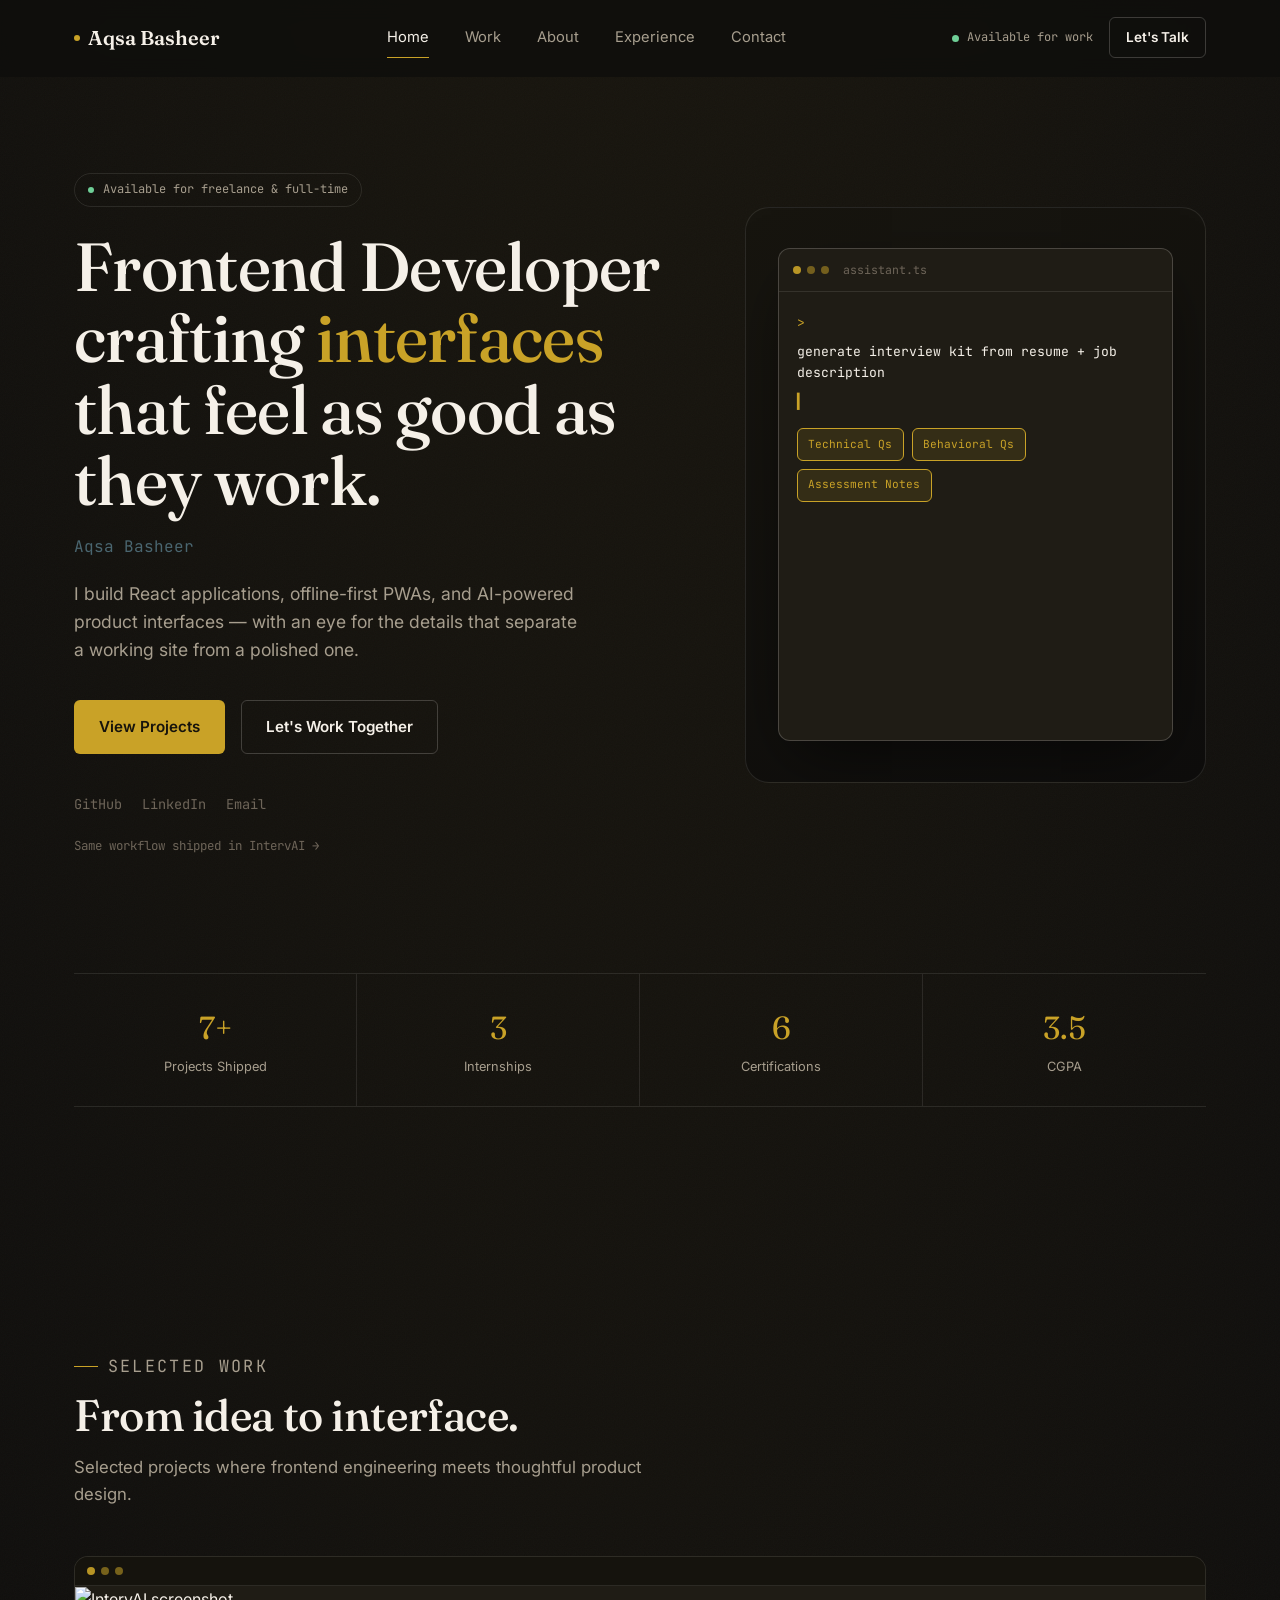
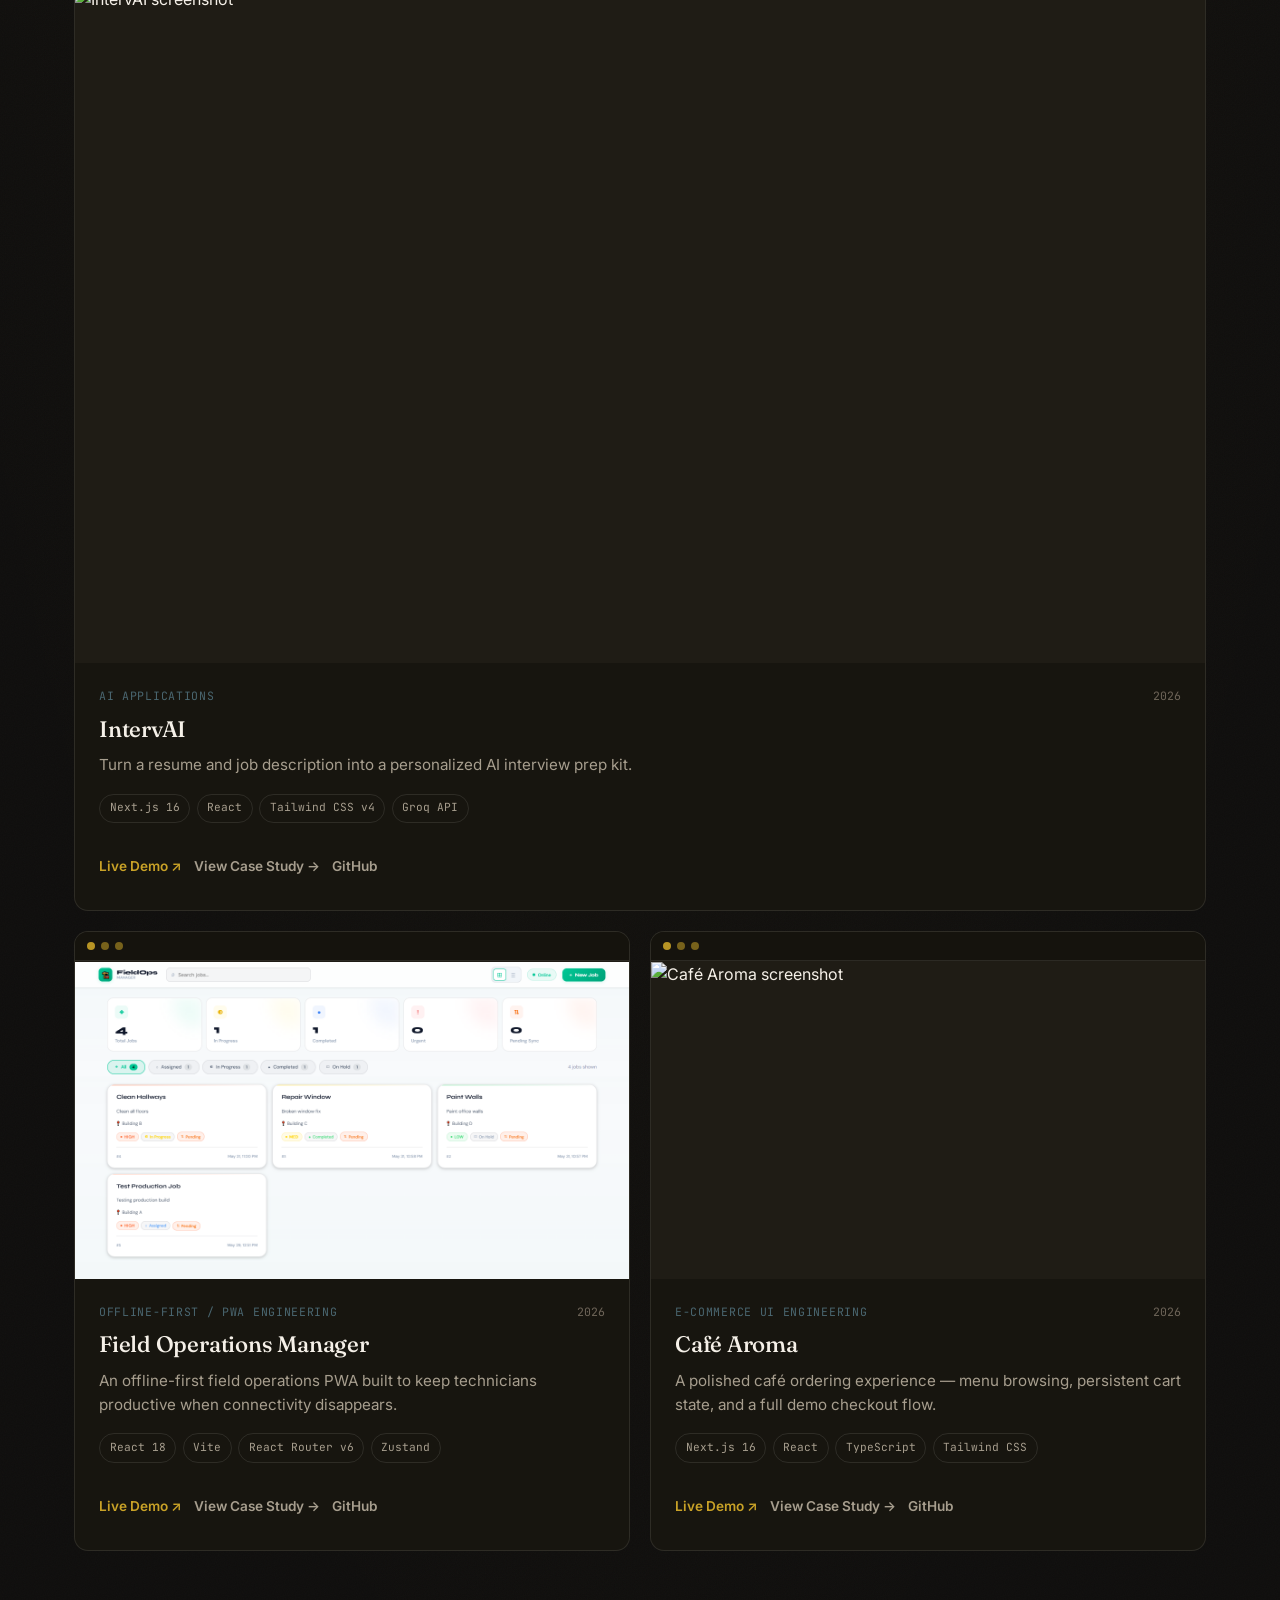
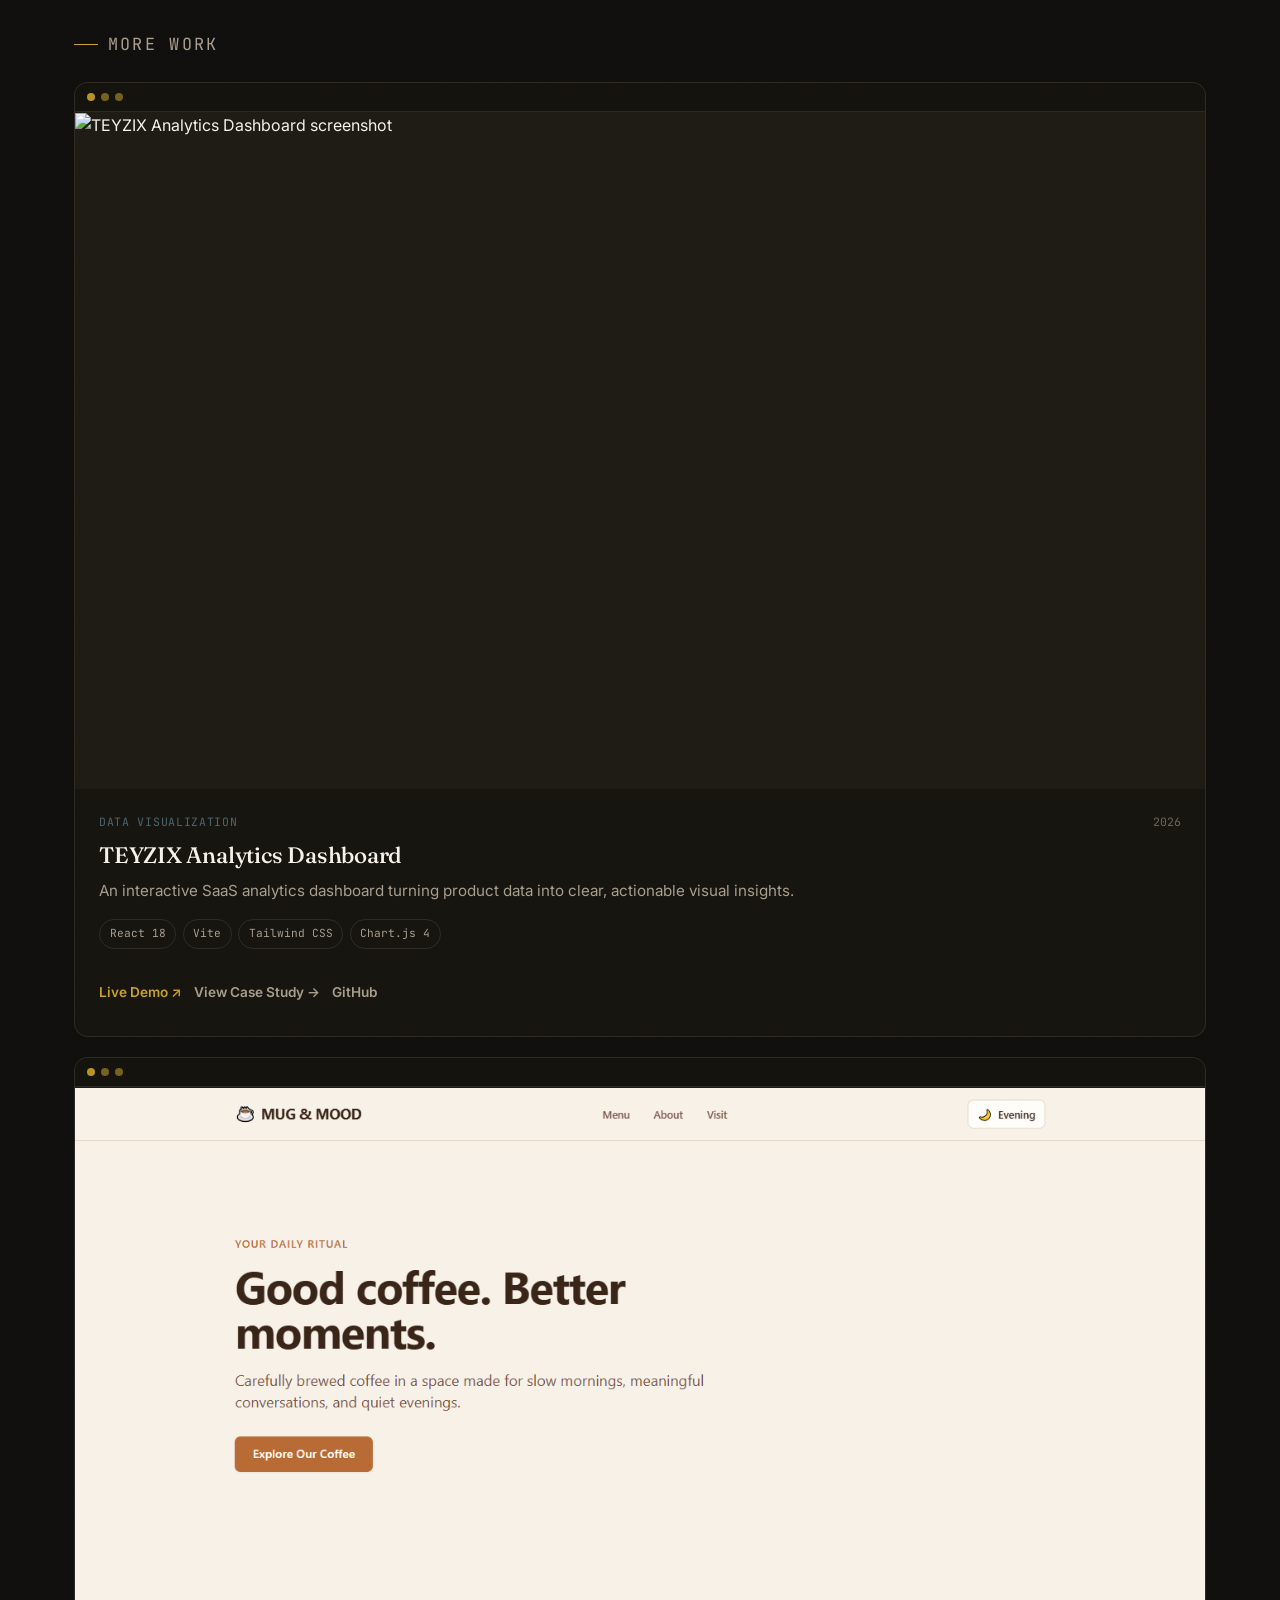
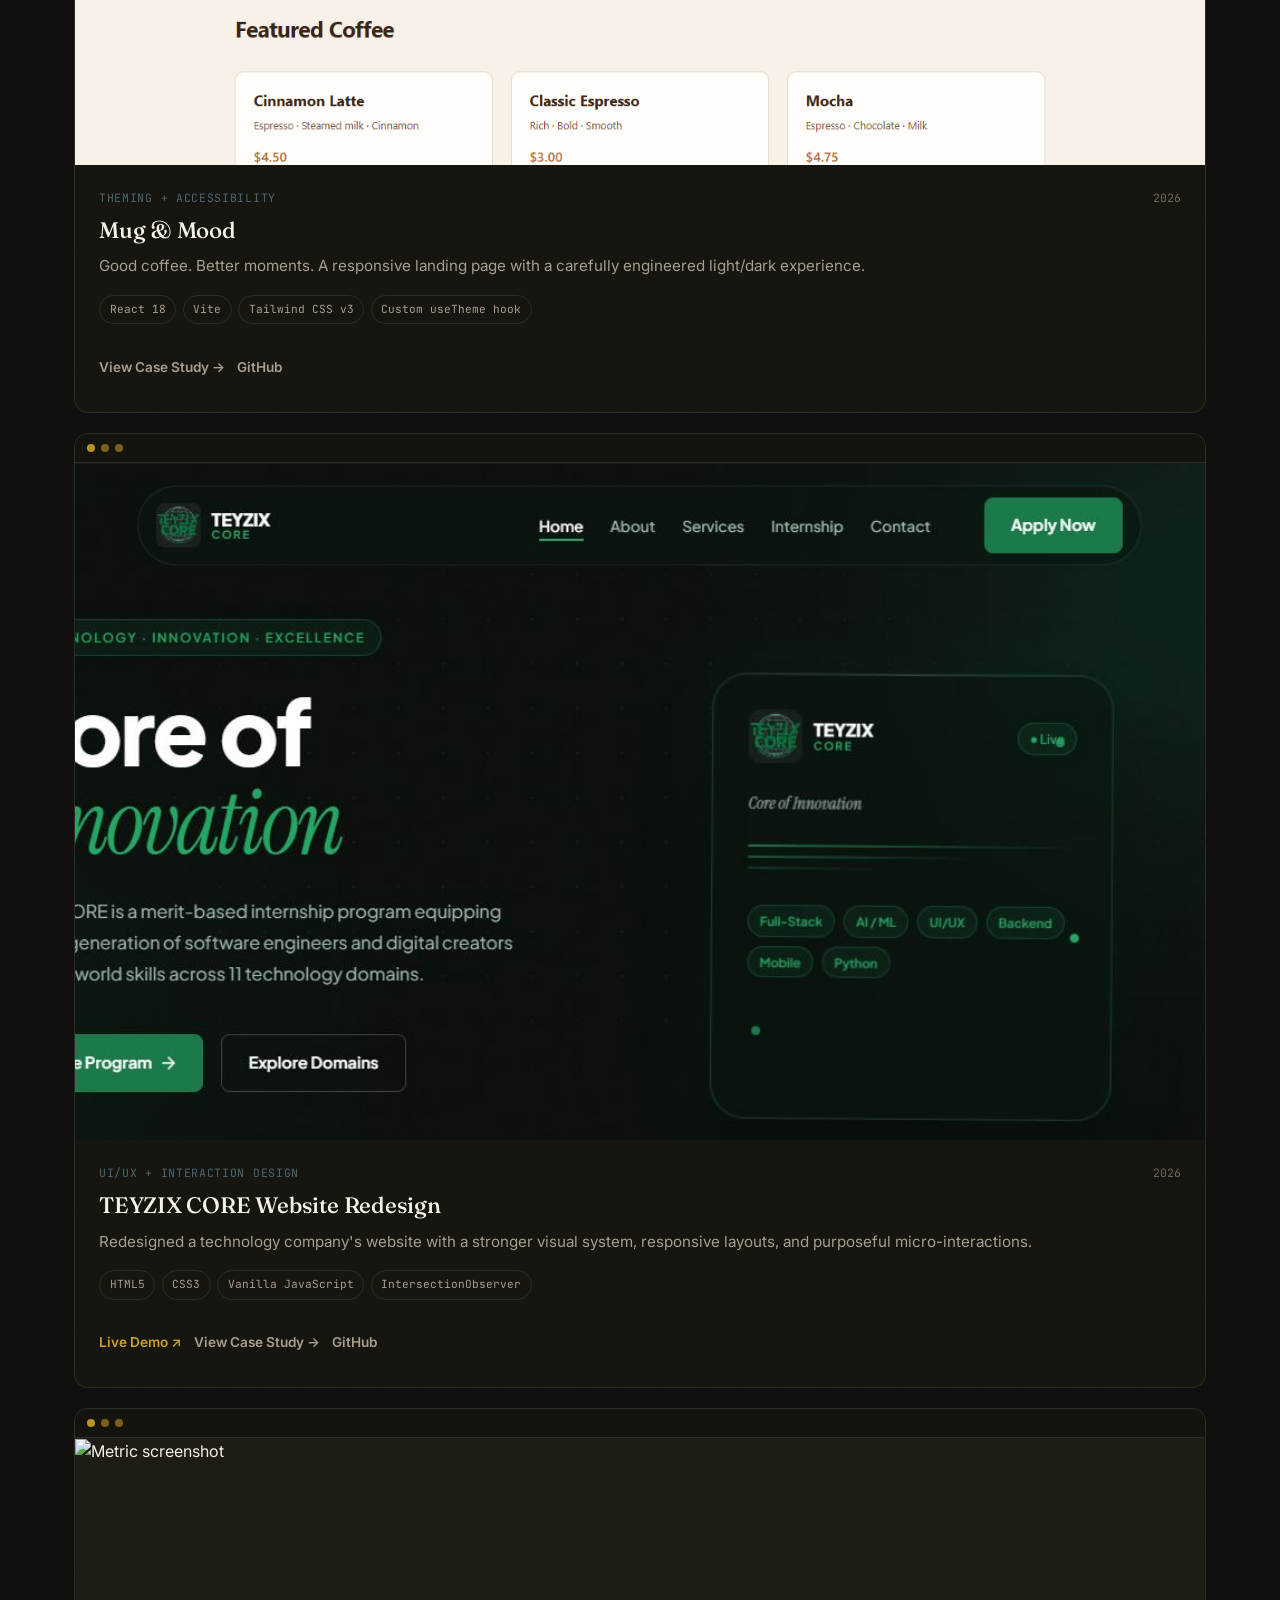
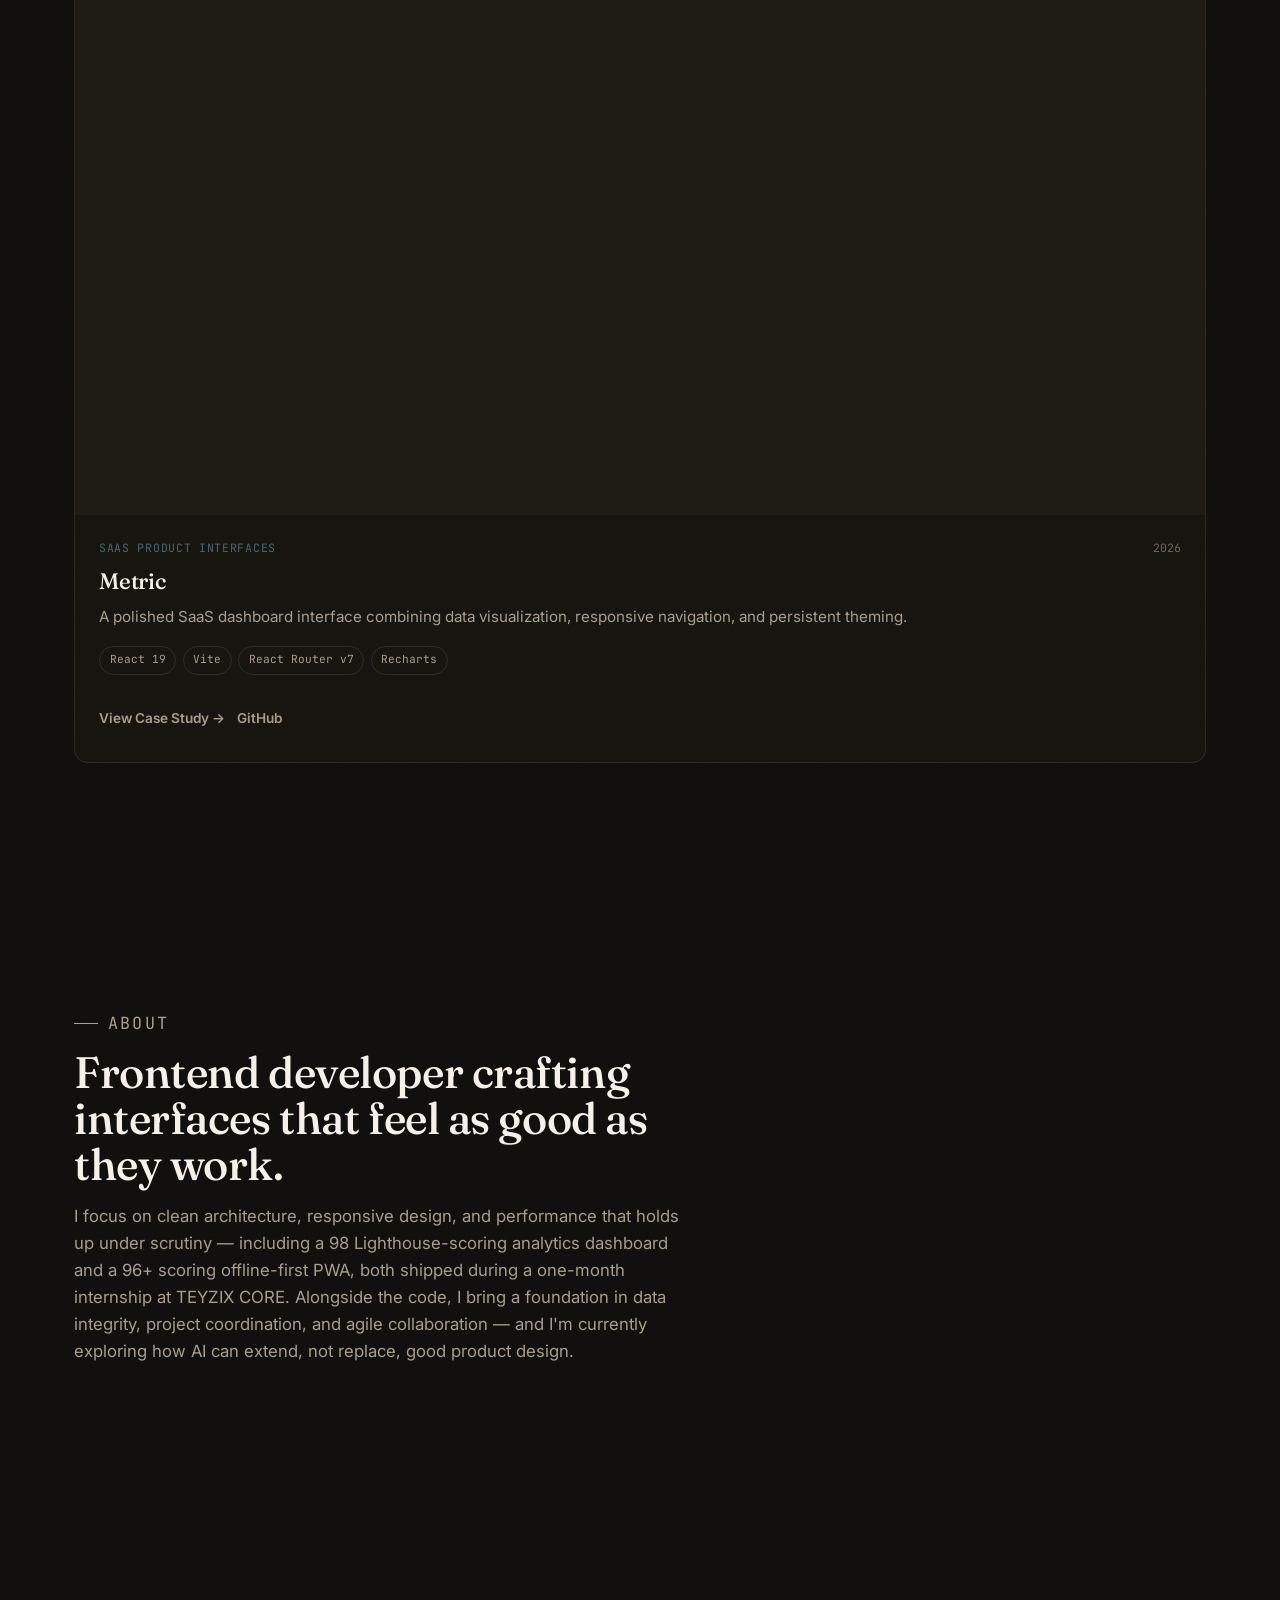
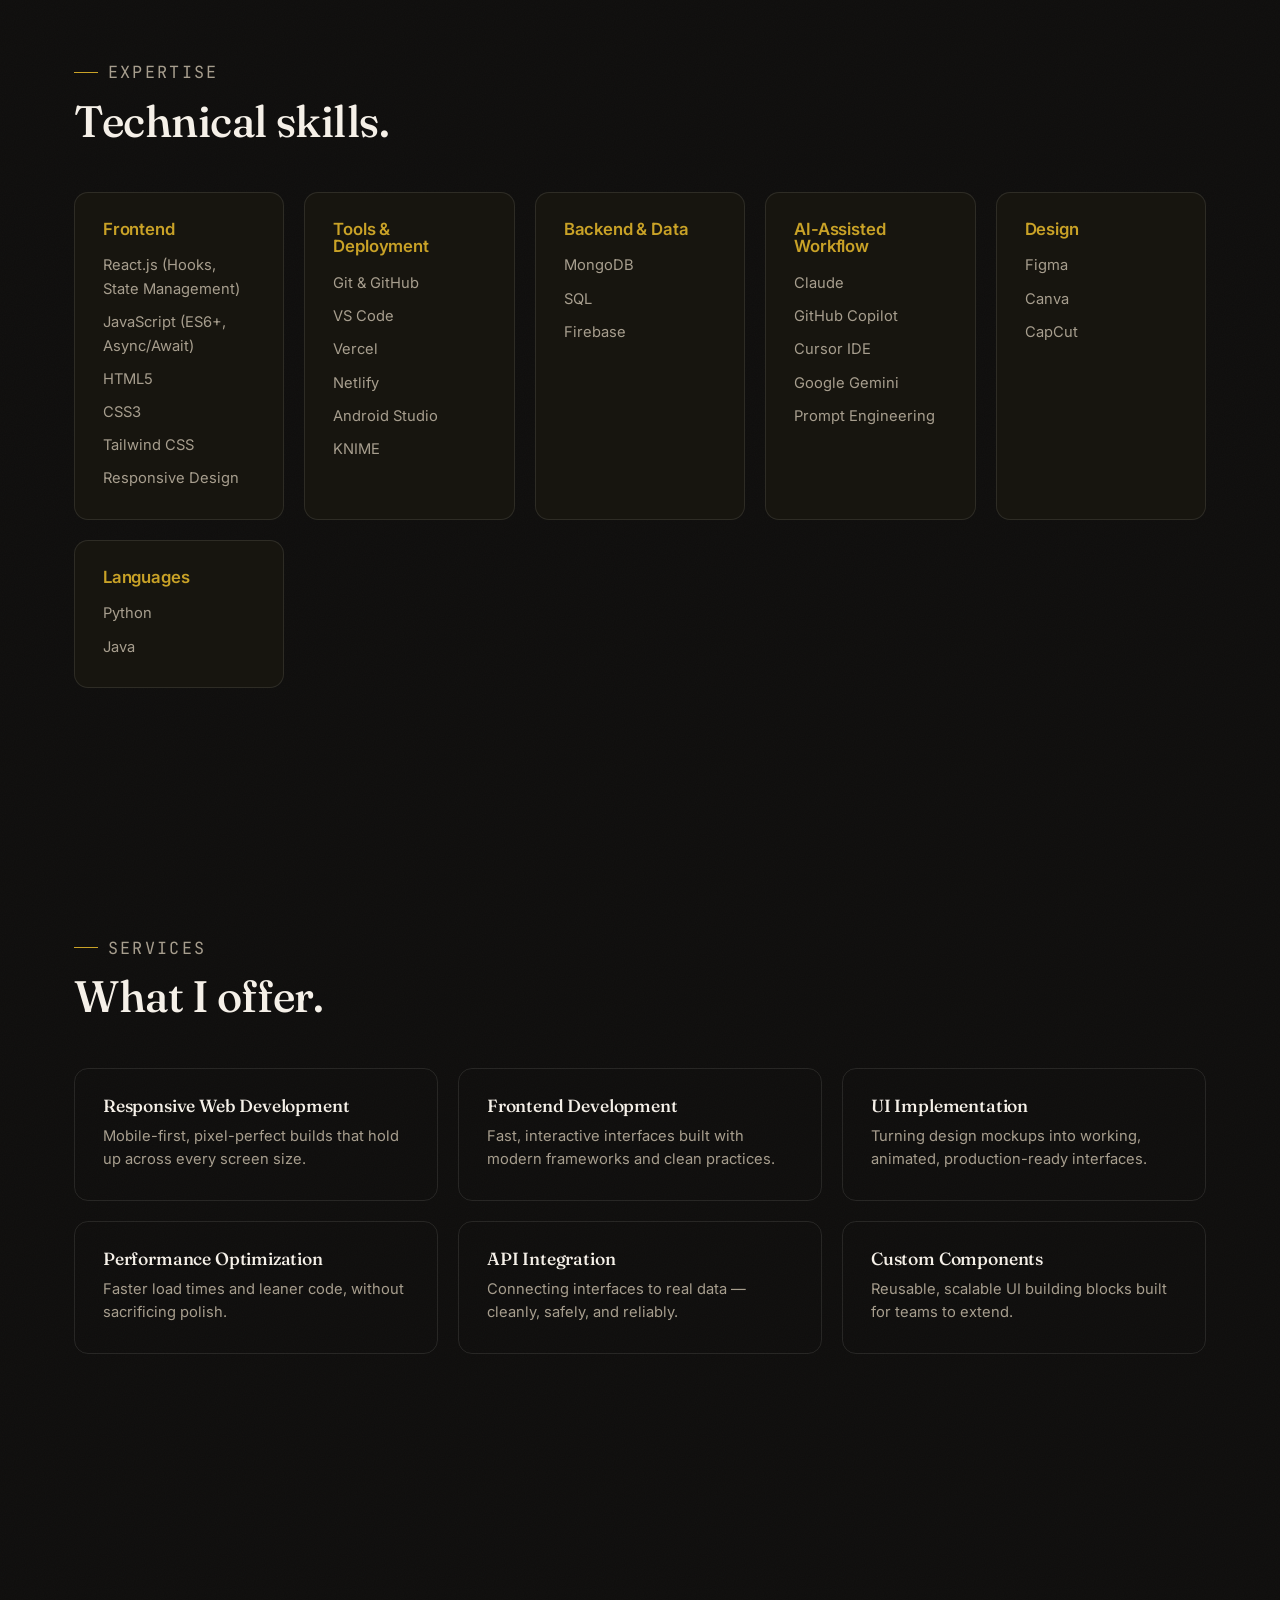
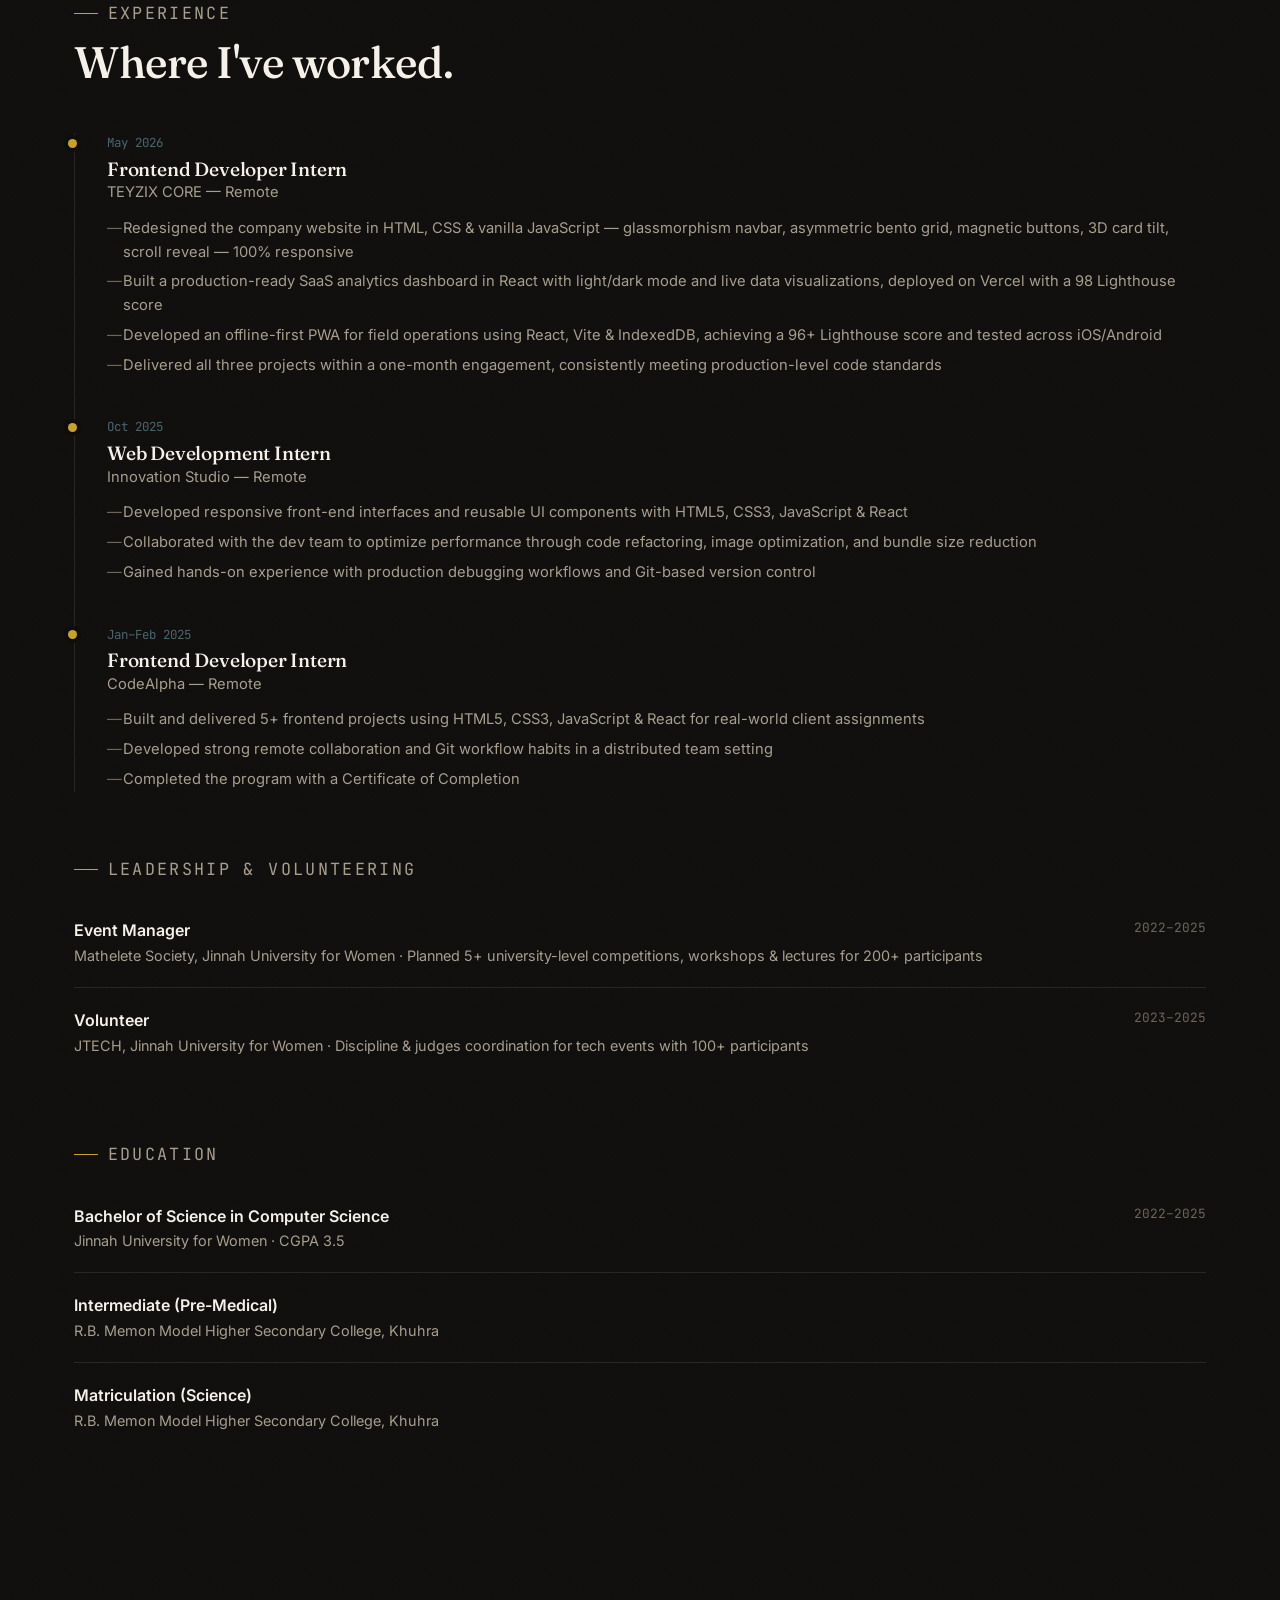
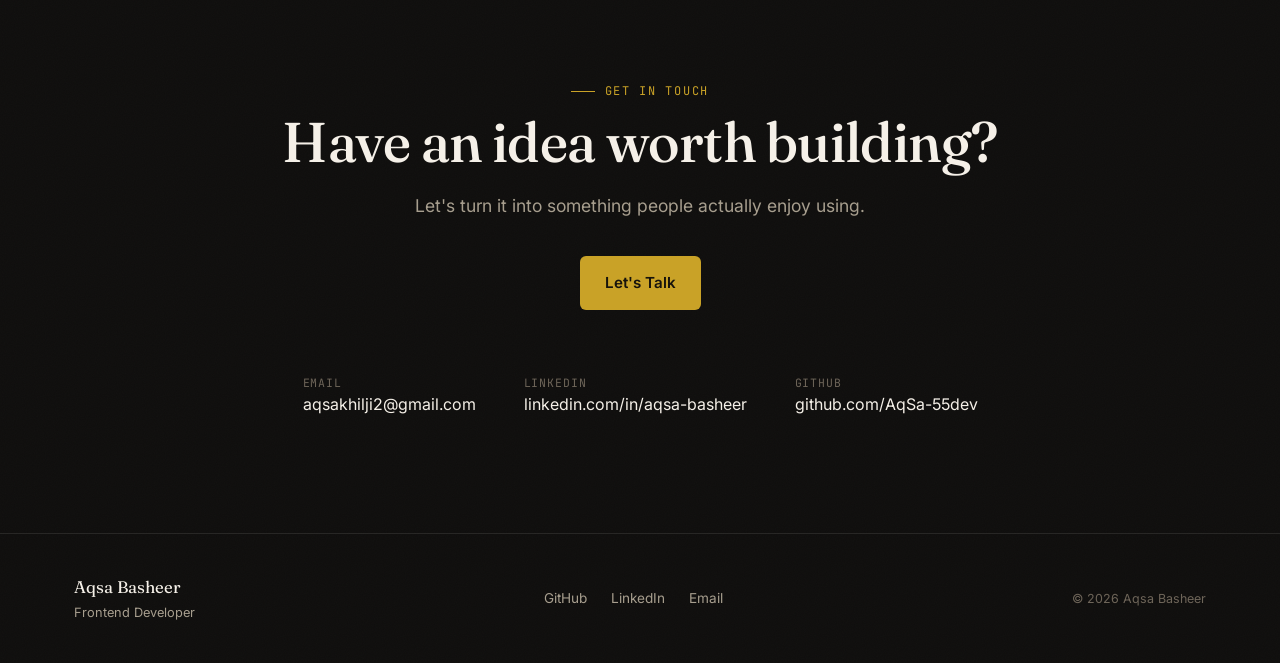
==== commit 551953d4: "Portfolio redesign with new projects, animations, and resume updates" ====
--- a/index.html
+++ b/index.html
@@ -1,1707 +1,316 @@
 <!DOCTYPE html>
 <html lang="en">
 <head>
-    <meta charset="UTF-8">
-    <meta name="viewport" content="width=device-width, initial-scale=1.0">
-    <meta name="description" content="Aqsa Basheer - Frontend Web Developer specializing in React and modern web technologies">
-    <meta name="keywords" content="web developer, frontend, React, JavaScript, portfolio">
-    <title>Aqsa Basheer | Frontend Web Developer</title>
-    <link rel="preconnect" href="https://fonts.googleapis.com">
-    <link rel="preconnect" href="https://fonts.gstatic.com" crossorigin>
-    <link href="https://fonts.googleapis.com/css2?family=Cormorant+Garamond:wght@400;600;700&family=DM+Sans:ital,wght@0,300;0,400;0,500;0,600;1,300&display=swap" rel="stylesheet">
-    <link rel="stylesheet" href="https://cdnjs.cloudflare.com/ajax/libs/font-awesome/6.4.0/css/all.min.css">
-    <style>
-        *, *::before, *::after {
-            margin: 0;
-            padding: 0;
-            box-sizing: border-box;
-        }
-
-        :root {
-            --bg-primary:     #09090e;
-            --bg-secondary:   #111118;
-            --bg-card:        #15151f;
-            --bg-card-hover:  #1c1c2a;
-            --border-subtle:  rgba(251, 191, 36, 0.12);
-            --border-hover:   rgba(251, 191, 36, 0.38);
-            --accent-gold:    #fbbf24;
-            --accent-gold-lt: #fde68a;
-            --accent-amber:   #f59e0b;
-            --accent-rust:    #d97706;
-            --text-primary:   #f5f0e8;
-            --text-secondary: #a09880;
-            --text-muted:     #5c5648;
-            --font-display:   'Cormorant Garamond', Georgia, serif;
-            --font-body:      'DM Sans', system-ui, sans-serif;
-            --radius-sm:      6px;
-            --radius-md:      12px;
-            --radius-lg:      20px;
-            --shadow-card:    0 4px 32px rgba(0,0,0,0.5);
-            --shadow-glow:    0 0 40px rgba(251,191,36,0.12);
-            --transition:     all 0.3s cubic-bezier(0.4, 0, 0.2, 1);
-        }
-
-        html { scroll-behavior: smooth; }
-
-        body {
-            font-family: var(--font-body);
-            background-color: var(--bg-primary);
-            color: var(--text-primary);
-            line-height: 1.7;
-            overflow-x: hidden;
-        }
-
-        /* ===== NOISE TEXTURE OVERLAY ===== */
-        body::before {
-            content: '';
-            position: fixed;
-            inset: 0;
-            background-image: url("data:image/svg+xml,%3Csvg viewBox='0 0 256 256' xmlns='http://www.w3.org/2000/svg'%3E%3Cfilter id='noise'%3E%3CfeTurbulence type='fractalNoise' baseFrequency='0.9' numOctaves='4' stitchTiles='stitch'/%3E%3C/filter%3E%3Crect width='100%25' height='100%25' filter='url(%23noise)' opacity='0.03'/%3E%3C/svg%3E");
-            pointer-events: none;
-            z-index: 9999;
-            opacity: 0.4;
-        }
-
-        /* ===== CONTAINER ===== */
-        .container {
-            max-width: 1160px;
-            margin: 0 auto;
-            padding: 0 2rem;
-        }
-
-        /* ===== NAVIGATION ===== */
-        nav {
-            position: fixed;
-            top: 0;
-            width: 100%;
-            z-index: 1000;
-            padding: 0;
-            transition: var(--transition);
-        }
-
-        nav.scrolled {
-            background: rgba(9,9,14,0.92);
-            backdrop-filter: blur(20px);
-            border-bottom: 1px solid var(--border-subtle);
-            box-shadow: 0 8px 32px rgba(0,0,0,0.4);
-        }
-
-        nav .container {
-            display: flex;
-            justify-content: space-between;
-            align-items: center;
-            padding: 1.4rem 2rem;
-        }
-
-        .logo {
-            font-family: var(--font-display);
-            font-size: 1.6rem;
-            font-weight: 700;
-            letter-spacing: 0.02em;
-            color: var(--accent-gold);
-            text-decoration: none;
-        }
-
-        .logo span {
-            color: var(--text-primary);
-            font-weight: 400;
-        }
-
-        nav ul {
-            display: flex;
-            list-style: none;
-            gap: 0.25rem;
-        }
-
-        nav a {
-            color: var(--text-secondary);
-            text-decoration: none;
-            font-size: 0.82rem;
-            font-weight: 500;
-            letter-spacing: 0.08em;
-            text-transform: uppercase;
-            padding: 0.5rem 1rem;
-            border-radius: var(--radius-sm);
-            transition: var(--transition);
-        }
-
-        nav a:hover {
-            color: var(--accent-gold);
-            background: rgba(251,191,36,0.07);
-        }
-
-        .menu-toggle {
-            display: none;
-            background: none;
-            border: 1px solid var(--border-subtle);
-            color: var(--text-primary);
-            font-size: 1.1rem;
-            cursor: pointer;
-            padding: 0.5rem 0.75rem;
-            border-radius: var(--radius-sm);
-            transition: var(--transition);
-        }
-        .menu-toggle:hover {
-            border-color: var(--accent-gold);
-            color: var(--accent-gold);
-        }
-
-        /* ===== HERO ===== */
-        .hero {
-            min-height: 100vh;
-            display: flex;
-            align-items: center;
-            justify-content: center;
-            position: relative;
-            overflow: hidden;
-        }
-
-        /* Grid dot background */
-        .hero::before {
-            content: '';
-            position: absolute;
-            inset: 0;
-            background-image:
-                radial-gradient(circle, rgba(251,191,36,0.07) 1px, transparent 1px);
-            background-size: 40px 40px;
-            mask-image: radial-gradient(ellipse 70% 70% at 50% 50%, black 40%, transparent 100%);
-        }
-
-        /* Ambient glow orbs */
-        .glow-orb {
-            position: absolute;
-            border-radius: 50%;
-            filter: blur(80px);
-            pointer-events: none;
-        }
-        .glow-orb-1 {
-            width: 500px; height: 500px;
-            background: radial-gradient(circle, rgba(251,191,36,0.08) 0%, transparent 70%);
-            top: -100px; left: -100px;
-            animation: driftOrb 12s ease-in-out infinite;
-        }
-        .glow-orb-2 {
-            width: 400px; height: 400px;
-            background: radial-gradient(circle, rgba(245,158,11,0.06) 0%, transparent 70%);
-            bottom: -80px; right: -80px;
-            animation: driftOrb 15s ease-in-out infinite reverse;
-        }
-        .glow-orb-3 {
-            width: 300px; height: 300px;
-            background: radial-gradient(circle, rgba(251,191,36,0.05) 0%, transparent 70%);
-            top: 40%; left: 60%;
-            animation: driftOrb 10s ease-in-out infinite 3s;
-        }
-
-        @keyframes driftOrb {
-            0%, 100% { transform: translate(0, 0) scale(1); }
-            33% { transform: translate(40px, -60px) scale(1.08); }
-            66% { transform: translate(-30px, 30px) scale(0.95); }
-        }
-
-        .hero-content {
-            position: relative;
-            z-index: 10;
-            text-align: center;
-            max-width: 780px;
-            padding-top: 5rem;
-        }
-
-        .hero-eyebrow {
-            display: inline-flex;
-            align-items: center;
-            gap: 0.75rem;
-            color: var(--accent-gold);
-            font-size: 0.75rem;
-            font-weight: 600;
-            letter-spacing: 0.2em;
-            text-transform: uppercase;
-            margin-bottom: 1.5rem;
-            padding: 0.4rem 1.2rem;
-            border: 1px solid rgba(251,191,36,0.25);
-            border-radius: 2rem;
-            background: rgba(251,191,36,0.05);
-        }
-        .hero-eyebrow::before,
-        .hero-eyebrow::after {
-            content: '';
-            width: 20px;
-            height: 1px;
-            background: var(--accent-gold);
-            opacity: 0.5;
-        }
-
-        .hero h1 {
-            font-family: var(--font-display);
-            font-size: clamp(3rem, 9vw, 5.5rem);
-            font-weight: 700;
-            line-height: 1.1;
-            margin-bottom: 1.25rem;
-            letter-spacing: -0.01em;
-        }
-
-        .hero h1 .name-highlight {
-            color: var(--accent-gold);
-            position: relative;
-            display: inline-block;
-        }
-        .hero h1 .name-highlight::after {
-            content: '';
-            position: absolute;
-            bottom: -4px;
-            left: 0; right: 0;
-            height: 2px;
-            background: linear-gradient(90deg, transparent, var(--accent-gold), transparent);
-            border-radius: 2px;
-        }
-
-        .hero-role {
-            font-size: 1.15rem;
-            color: var(--text-secondary);
-            font-weight: 300;
-            letter-spacing: 0.05em;
-            margin-bottom: 1.5rem;
-        }
-
-        .hero-desc {
-            font-size: 1rem;
-            color: var(--text-secondary);
-            max-width: 580px;
-            margin: 0 auto 2.5rem;
-            line-height: 1.8;
-        }
-
-        /* ===== BUTTONS ===== */
-        .cta-buttons {
-            display: flex;
-            gap: 1rem;
-            justify-content: center;
-            flex-wrap: wrap;
-            margin-bottom: 3.5rem;
-        }
-
-        .btn {
-            padding: 0.8rem 2.2rem;
-            border-radius: var(--radius-sm);
-            font-family: var(--font-body);
-            font-weight: 500;
-            font-size: 0.88rem;
-            letter-spacing: 0.06em;
-            text-transform: uppercase;
-            text-decoration: none;
-            cursor: pointer;
-            border: none;
-            transition: var(--transition);
-            display: inline-flex;
-            align-items: center;
-            gap: 0.5rem;
-        }
-
-        .btn-primary {
-            background: var(--accent-gold);
-            color: var(--bg-primary);
-            font-weight: 600;
-            box-shadow: 0 4px 20px rgba(251,191,36,0.25);
-        }
-        .btn-primary:hover {
-            background: var(--accent-gold-lt);
-            box-shadow: 0 6px 30px rgba(251,191,36,0.4);
-            transform: translateY(-2px);
-        }
-
-        .btn-secondary {
-            background: transparent;
-            color: var(--accent-gold);
-            border: 1px solid rgba(251,191,36,0.4);
-        }
-        .btn-secondary:hover {
-            background: rgba(251,191,36,0.08);
-            border-color: var(--accent-gold);
-            transform: translateY(-2px);
-        }
-
-        .btn-ghost {
-            background: transparent;
-            color: var(--text-secondary);
-            border: 1px solid var(--border-subtle);
-            padding: 0.6rem 1.4rem;
-            font-size: 0.8rem;
-        }
-        .btn-ghost:hover {
-            color: var(--accent-gold);
-            border-color: var(--border-hover);
-        }
-
-        /* ===== SOCIAL LINKS ===== */
-        .social-links {
-            display: flex;
-            gap: 1rem;
-            justify-content: center;
-        }
-
-        .social-link {
-            color: var(--text-secondary);
-            font-size: 1rem;
-            width: 44px;
-            height: 44px;
-            border-radius: var(--radius-sm);
-            border: 1px solid var(--border-subtle);
-            display: flex;
-            align-items: center;
-            justify-content: center;
-            text-decoration: none;
-            transition: var(--transition);
-        }
-        .social-link:hover {
-            color: var(--accent-gold);
-            border-color: var(--border-hover);
-            background: rgba(251,191,36,0.07);
-            transform: translateY(-3px);
-        }
-
-        /* ===== SECTION COMMON ===== */
-        section {
-            padding: 6rem 0;
-            border-bottom: 1px solid rgba(255,255,255,0.04);
-        }
-
-        .section-header {
-            text-align: center;
-            margin-bottom: 3.5rem;
-        }
-
-        .section-label {
-            display: inline-block;
-            font-size: 0.7rem;
-            font-weight: 600;
-            letter-spacing: 0.22em;
-            text-transform: uppercase;
-            color: var(--accent-gold);
-            margin-bottom: 0.8rem;
-        }
-
-        .section-title {
-            font-family: var(--font-display);
-            font-size: clamp(2rem, 5vw, 3rem);
-            font-weight: 700;
-            letter-spacing: -0.01em;
-            line-height: 1.15;
-            margin-bottom: 1rem;
-        }
-
-        .section-subtitle {
-            color: var(--text-secondary);
-            font-size: 1rem;
-            max-width: 500px;
-            margin: 0 auto;
-            font-weight: 300;
-        }
-
-        /* ===== DIVIDER ===== */
-        .gold-divider {
-            width: 50px;
-            height: 2px;
-            background: linear-gradient(90deg, var(--accent-gold), transparent);
-            margin: 1rem auto 0;
-            border-radius: 2px;
-        }
-
-        /* ===== STATS ROW ===== */
-        .stats-row {
-            display: flex;
-            justify-content: center;
-            gap: 3rem;
-            flex-wrap: wrap;
-            padding: 3.5rem 0 2rem;
-            border-top: 1px solid var(--border-subtle);
-            border-bottom: 1px solid var(--border-subtle);
-            margin: 3rem 0;
-        }
-
-        .stat-item {
-            text-align: center;
-        }
-
-        .stat-number {
-            font-family: var(--font-display);
-            font-size: 2.8rem;
-            font-weight: 700;
-            color: var(--accent-gold);
-            line-height: 1;
-            display: block;
-        }
-
-        .stat-label {
-            font-size: 0.78rem;
-            letter-spacing: 0.12em;
-            text-transform: uppercase;
-            color: var(--text-muted);
-            margin-top: 0.3rem;
-        }
-
-        /* ===== PROJECT CARDS ===== */
-        .projects-grid {
-            display: grid;
-            grid-template-columns: repeat(auto-fill, minmax(340px, 1fr));
-            gap: 1.5rem;
-        }
-
-        .project-card {
-            background: var(--bg-card);
-            border: 1px solid var(--border-subtle);
-            border-radius: var(--radius-md);
-            padding: 0;
-            overflow: hidden;
-            transition: var(--transition);
-            display: flex;
-            flex-direction: column;
-            position: relative;
-        }
-
-        .project-card::before {
-            content: '';
-            position: absolute;
-            inset: 0;
-            background: linear-gradient(135deg, rgba(251,191,36,0.03) 0%, transparent 60%);
-            pointer-events: none;
-            transition: var(--transition);
-        }
-
-        .project-card:hover {
-            border-color: var(--border-hover);
-            box-shadow: var(--shadow-card), var(--shadow-glow);
-            transform: translateY(-4px);
-            background: var(--bg-card-hover);
-        }
-
-        .project-card-top {
-            height: 3px;
-            background: linear-gradient(90deg, var(--accent-rust), var(--accent-gold), var(--accent-gold-lt));
-        }
-
-        .project-card-body {
-            padding: 1.75rem;
-            flex: 1;
-            display: flex;
-            flex-direction: column;
-        }
-
-        .project-badge {
-            display: inline-flex;
-            align-items: center;
-            gap: 0.4rem;
-            background: rgba(251,191,36,0.08);
-            color: var(--accent-gold);
-            border: 1px solid rgba(251,191,36,0.18);
-            padding: 0.2rem 0.7rem;
-            border-radius: 2rem;
-            font-size: 0.72rem;
-            font-weight: 600;
-            letter-spacing: 0.06em;
-            text-transform: uppercase;
-            margin-bottom: 1rem;
-            width: fit-content;
-        }
-
-        .project-card h3 {
-            font-family: var(--font-display);
-            font-size: 1.35rem;
-            font-weight: 600;
-            color: var(--text-primary);
-            margin-bottom: 0.75rem;
-            line-height: 1.3;
-        }
-
-        .project-card p {
-            color: var(--text-secondary);
-            font-size: 0.9rem;
-            line-height: 1.75;
-            flex: 1;
-            margin-bottom: 1.25rem;
-        }
-
-        .tech-tags {
-            display: flex;
-            flex-wrap: wrap;
-            gap: 0.4rem;
-            margin-bottom: 1.5rem;
-        }
-
-        .tech-tag {
-            background: rgba(255,255,255,0.04);
-            color: var(--text-secondary);
-            padding: 0.2rem 0.65rem;
-            border-radius: var(--radius-sm);
-            font-size: 0.74rem;
-            border: 1px solid rgba(255,255,255,0.07);
-            font-weight: 500;
-        }
-
-        .project-link {
-            color: var(--accent-gold);
-            text-decoration: none;
-            font-size: 0.82rem;
-            font-weight: 600;
-            letter-spacing: 0.06em;
-            text-transform: uppercase;
-            display: inline-flex;
-            align-items: center;
-            gap: 0.5rem;
-            transition: var(--transition);
-            margin-top: auto;
-        }
-
-        .project-link:hover {
-            gap: 0.9rem;
-            color: var(--accent-gold-lt);
-        }
-
-        /* ===== SKILLS ===== */
-        .skills-grid {
-            display: grid;
-            grid-template-columns: repeat(auto-fill, minmax(280px, 1fr));
-            gap: 1.5rem;
-        }
-
-        .skill-box {
-            background: var(--bg-card);
-            border: 1px solid var(--border-subtle);
-            border-radius: var(--radius-md);
-            padding: 2rem;
-            transition: var(--transition);
-        }
-
-        .skill-box:hover {
-            border-color: var(--border-hover);
-            box-shadow: var(--shadow-card);
-        }
-
-        .skill-box-header {
-            display: flex;
-            align-items: center;
-            gap: 0.75rem;
-            margin-bottom: 1.5rem;
-        }
-
-        .skill-icon-wrap {
-            width: 38px;
-            height: 38px;
-            border-radius: var(--radius-sm);
-            background: rgba(251,191,36,0.1);
-            border: 1px solid rgba(251,191,36,0.2);
-            display: flex;
-            align-items: center;
-            justify-content: center;
-            color: var(--accent-gold);
-            font-size: 0.9rem;
-            flex-shrink: 0;
-        }
-
-        .skill-box h3 {
-            font-size: 0.95rem;
-            font-weight: 600;
-            color: var(--text-primary);
-            letter-spacing: 0.02em;
-        }
-
-        .progress-wrap {
-            margin-bottom: 1.25rem;
-        }
-
-        .progress-label-row {
-            display: flex;
-            justify-content: space-between;
-            margin-bottom: 0.5rem;
-        }
-
-        .progress-label {
-            font-size: 0.8rem;
-            color: var(--text-secondary);
-        }
-
-        .progress-pct {
-            font-size: 0.8rem;
-            font-weight: 600;
-            color: var(--accent-gold);
-        }
-
-        .progress-track {
-            height: 5px;
-            background: rgba(255,255,255,0.06);
-            border-radius: 10px;
-            overflow: hidden;
-        }
-
-        .progress-fill {
-            height: 100%;
-            background: linear-gradient(90deg, var(--accent-rust), var(--accent-gold));
-            border-radius: 10px;
-            width: 0;
-            transition: width 1.4s cubic-bezier(0.4, 0, 0.2, 1);
-        }
-
-        .skill-tags {
-            display: flex;
-            flex-wrap: wrap;
-            gap: 0.4rem;
-            margin-top: 1rem;
-        }
-
-        .skill-tag {
-            background: rgba(251,191,36,0.07);
-            color: var(--text-secondary);
-            border: 1px solid rgba(251,191,36,0.15);
-            padding: 0.25rem 0.75rem;
-            border-radius: var(--radius-sm);
-            font-size: 0.78rem;
-        }
-
-        /* ===== SERVICES ===== */
-        .services-grid {
-            display: grid;
-            grid-template-columns: repeat(auto-fill, minmax(300px, 1fr));
-            gap: 1.5rem;
-        }
-
-        .service-card {
-            background: var(--bg-card);
-            border: 1px solid var(--border-subtle);
-            border-radius: var(--radius-md);
-            padding: 2rem;
-            transition: var(--transition);
-            position: relative;
-            overflow: hidden;
-        }
-
-        .service-card::after {
-            content: '';
-            position: absolute;
-            bottom: 0; left: 0;
-            width: 0; height: 2px;
-            background: linear-gradient(90deg, var(--accent-rust), var(--accent-gold));
-            transition: width 0.4s ease;
-        }
-
-        .service-card:hover::after { width: 100%; }
-
-        .service-card:hover {
-            border-color: var(--border-hover);
-            transform: translateY(-4px);
-            box-shadow: var(--shadow-card);
-        }
-
-        .service-icon-wrap {
-            width: 52px;
-            height: 52px;
-            border-radius: var(--radius-md);
-            background: rgba(251,191,36,0.08);
-            border: 1px solid rgba(251,191,36,0.15);
-            display: flex;
-            align-items: center;
-            justify-content: center;
-            font-size: 1.3rem;
-            color: var(--accent-gold);
-            margin-bottom: 1.25rem;
-            transition: var(--transition);
-        }
-
-        .service-card:hover .service-icon-wrap {
-            background: rgba(251,191,36,0.14);
-            transform: scale(1.08);
-        }
-
-        .service-card h3 {
-            font-size: 1rem;
-            font-weight: 600;
-            color: var(--text-primary);
-            margin-bottom: 0.75rem;
-            letter-spacing: 0.01em;
-        }
-
-        .service-card p {
-            color: var(--text-secondary);
-            font-size: 0.88rem;
-            line-height: 1.75;
-        }
-
-        /* ===== TIMELINE ===== */
-        .timeline {
-            position: relative;
-            padding: 1rem 0;
-            max-width: 760px;
-            margin: 0 auto;
-        }
-
-        .timeline::before {
-            content: '';
-            position: absolute;
-            left: 50%;
-            transform: translateX(-50%);
-            width: 1px;
-            height: 100%;
-            background: linear-gradient(180deg, var(--accent-gold) 0%, rgba(251,191,36,0.1) 100%);
-        }
-
-        .timeline-item {
-            margin-bottom: 2.5rem;
-            position: relative;
-        }
-
-        .timeline-dot {
-            position: absolute;
-            left: 50%;
-            transform: translateX(-50%);
-            width: 14px; height: 14px;
-            background: var(--accent-gold);
-            border: 2px solid var(--bg-primary);
-            border-radius: 50%;
-            top: 1.2rem;
-            z-index: 2;
-            box-shadow: 0 0 12px rgba(251,191,36,0.4);
-        }
-
-        .timeline-content {
-            width: 44%;
-            margin-left: 54%;
-            background: var(--bg-card);
-            border: 1px solid var(--border-subtle);
-            border-radius: var(--radius-md);
-            padding: 1.4rem 1.5rem;
-            transition: var(--transition);
-        }
-
-        .timeline-content:hover {
-            border-color: var(--border-hover);
-            box-shadow: var(--shadow-card);
-        }
-
-        .timeline-year {
-            font-size: 0.7rem;
-            font-weight: 600;
-            letter-spacing: 0.15em;
-            text-transform: uppercase;
-            color: var(--accent-gold);
-            margin-bottom: 0.4rem;
-        }
-
-        .timeline-content h3 {
-            font-size: 0.95rem;
-            font-weight: 600;
-            color: var(--text-primary);
-            margin-bottom: 0.4rem;
-        }
-
-        .timeline-content p {
-            font-size: 0.85rem;
-            color: var(--text-secondary);
-            line-height: 1.65;
-        }
-
-        /* ===== CERTIFICATIONS ===== */
-        .certs-grid {
-            display: grid;
-            grid-template-columns: repeat(auto-fill, minmax(320px, 1fr));
-            gap: 0.75rem;
-            margin-top: 2.5rem;
-        }
-
-        .cert-item {
-            display: flex;
-            align-items: flex-start;
-            gap: 0.9rem;
-            padding: 1rem 1.25rem;
-            background: var(--bg-card);
-            border: 1px solid var(--border-subtle);
-            border-radius: var(--radius-sm);
-            transition: var(--transition);
-        }
-
-        .cert-item:hover {
-            border-color: var(--border-hover);
-            background: var(--bg-card-hover);
-        }
-
-        .cert-icon {
-            color: var(--accent-gold);
-            font-size: 0.85rem;
-            margin-top: 0.18rem;
-            flex-shrink: 0;
-        }
-
-        .cert-text {
-            font-size: 0.87rem;
-            color: var(--text-secondary);
-            line-height: 1.5;
-        }
-
-        .cert-text strong {
-            color: var(--text-primary);
-            font-weight: 500;
-        }
-
-        /* ===== EDU & EXP ===== */
-        .edu-exp-grid {
-            display: grid;
-            grid-template-columns: 1fr 1fr;
-            gap: 3rem;
-        }
-
-        .edu-exp-col-title {
-            font-family: var(--font-display);
-            font-size: 1.8rem;
-            font-weight: 700;
-            color: var(--text-primary);
-            margin-bottom: 1.5rem;
-            padding-bottom: 0.75rem;
-            border-bottom: 1px solid var(--border-subtle);
-            position: relative;
-        }
-
-        .edu-exp-col-title::after {
-            content: '';
-            position: absolute;
-            bottom: -1px; left: 0;
-            width: 40px; height: 2px;
-            background: var(--accent-gold);
-        }
-
-        .card {
-            background: var(--bg-card);
-            border: 1px solid var(--border-subtle);
-            border-radius: var(--radius-md);
-            padding: 1.5rem;
-            margin-bottom: 1.25rem;
-            transition: var(--transition);
-        }
-
-        .card:hover {
-            border-color: var(--border-hover);
-            box-shadow: var(--shadow-card);
-        }
-
-        .card-header {
-            display: flex;
-            justify-content: space-between;
-            align-items: flex-start;
-            gap: 1rem;
-            margin-bottom: 0.4rem;
-        }
-
-        .card h3 {
-            font-size: 0.95rem;
-            font-weight: 600;
-            color: var(--text-primary);
-            line-height: 1.4;
-        }
-
-        .card-date {
-            font-size: 0.72rem;
-            font-weight: 600;
-            letter-spacing: 0.08em;
-            text-transform: uppercase;
-            color: var(--accent-gold);
-            white-space: nowrap;
-            padding: 0.2rem 0.6rem;
-            background: rgba(251,191,36,0.08);
-            border-radius: var(--radius-sm);
-            border: 1px solid rgba(251,191,36,0.15);
-            flex-shrink: 0;
-        }
-
-        .card-org {
-            font-size: 0.82rem;
-            color: var(--text-muted);
-            margin-bottom: 0.75rem;
-        }
-
-        .card p {
-            font-size: 0.87rem;
-            color: var(--text-secondary);
-            line-height: 1.7;
-        }
-
-        .card ul {
-            margin-left: 1rem;
-            color: var(--text-secondary);
-            font-size: 0.87rem;
-            line-height: 1.9;
-        }
-
-        .card ul li::marker {
-            color: var(--accent-gold);
-        }
-
-        /* ===== CONTACT ===== */
-        #contact {
-            background:
-                radial-gradient(ellipse 60% 50% at 50% 100%, rgba(251,191,36,0.04) 0%, transparent 100%),
-                var(--bg-primary);
-        }
-
-        .contact-wrap {
-            max-width: 680px;
-            margin: 0 auto;
-            text-align: center;
-        }
-
-        .contact-cards {
-            display: grid;
-            grid-template-columns: repeat(3, 1fr);
-            gap: 1rem;
-            margin-top: 2.5rem;
-        }
-
-        .contact-card {
-            background: var(--bg-card);
-            border: 1px solid var(--border-subtle);
-            border-radius: var(--radius-md);
-            padding: 1.75rem 1.25rem;
-            transition: var(--transition);
-        }
-
-        .contact-card:hover {
-            border-color: var(--border-hover);
-            transform: translateY(-3px);
-            box-shadow: var(--shadow-card);
-        }
-
-        .contact-card-icon {
-            width: 44px; height: 44px;
-            border-radius: var(--radius-sm);
-            background: rgba(251,191,36,0.08);
-            border: 1px solid rgba(251,191,36,0.15);
-            display: flex;
-            align-items: center;
-            justify-content: center;
-            font-size: 1rem;
-            color: var(--accent-gold);
-            margin: 0 auto 1rem;
-        }
-
-        .contact-card h4 {
-            font-size: 0.78rem;
-            font-weight: 600;
-            letter-spacing: 0.1em;
-            text-transform: uppercase;
-            color: var(--text-muted);
-            margin-bottom: 0.5rem;
-        }
-
-        .contact-card a {
-            color: var(--text-secondary);
-            text-decoration: none;
-            font-size: 0.82rem;
-            transition: var(--transition);
-            word-break: break-all;
-        }
-
-        .contact-card a:hover {
-            color: var(--accent-gold);
-        }
-
-        /* ===== FOOTER ===== */
-        footer {
-            border-top: 1px solid var(--border-subtle);
-            padding: 2.5rem 0;
-            text-align: center;
-        }
-
-        .footer-logo {
-            font-family: var(--font-display);
-            font-size: 1.4rem;
-            color: var(--accent-gold);
-            margin-bottom: 0.75rem;
-        }
-
-        footer p {
-            color: var(--text-muted);
-            font-size: 0.8rem;
-            letter-spacing: 0.04em;
-        }
-
-        footer .footer-divider {
-            color: rgba(251,191,36,0.25);
-            margin: 0 0.5rem;
-        }
-
-        /* ===== ANIMATIONS ===== */
-        .reveal {
-            opacity: 0;
-            transform: translateY(28px);
-            transition: opacity 0.65s ease, transform 0.65s ease;
-        }
-
-        .reveal.visible {
-            opacity: 1;
-            transform: translateY(0);
-        }
-
-        .reveal-delay-1 { transition-delay: 0.1s; }
-        .reveal-delay-2 { transition-delay: 0.2s; }
-        .reveal-delay-3 { transition-delay: 0.3s; }
-
-        @keyframes heroFadeIn {
-            from { opacity: 0; transform: translateY(24px); }
-            to   { opacity: 1; transform: translateY(0); }
-        }
-
-        .hero-content > * {
-            animation: heroFadeIn 0.7s ease-out both;
-        }
-        .hero-content > *:nth-child(1) { animation-delay: 0.1s; }
-        .hero-content > *:nth-child(2) { animation-delay: 0.22s; }
-        .hero-content > *:nth-child(3) { animation-delay: 0.34s; }
-        .hero-content > *:nth-child(4) { animation-delay: 0.46s; }
-        .hero-content > *:nth-child(5) { animation-delay: 0.58s; }
-        .hero-content > *:nth-child(6) { animation-delay: 0.7s; }
-
-        /* ===== RESPONSIVE ===== */
-        @media (max-width: 900px) {
-            .edu-exp-grid { grid-template-columns: 1fr; gap: 2rem; }
-            .timeline::before { left: 16px; }
-            .timeline-dot { left: 16px; }
-            .timeline-content { width: calc(100% - 48px); margin-left: 48px; }
-            .contact-cards { grid-template-columns: 1fr; }
-        }
-
-        @media (max-width: 700px) {
-            nav ul { display: none; position: absolute; top: 100%; left: 0; right: 0;
-                flex-direction: column; background: rgba(9,9,14,0.98);
-                border-bottom: 1px solid var(--border-subtle); padding: 1rem;
-                gap: 0.25rem; }
-            nav ul.open { display: flex; }
-            .menu-toggle { display: flex; align-items: center; }
-            .projects-grid { grid-template-columns: 1fr; }
-            .skills-grid { grid-template-columns: 1fr; }
-            .services-grid { grid-template-columns: 1fr; }
-            .stats-row { gap: 2rem; }
-            .hero h1 { font-size: 2.8rem; }
-            .contact-cards { grid-template-columns: 1fr; }
-            .section-title { font-size: 2rem; }
-        }
-    </style>
+<meta charset="UTF-8" />
+<meta name="viewport" content="width=device-width, initial-scale=1.0" />
+<title>Aqsa Basheer | Frontend Developer</title>
+<meta name="description" content="Aqsa Basheer — Frontend Developer crafting interfaces that feel as good as they work. React, offline-first PWAs, and AI-powered product interfaces." />
+<meta name="keywords" content="Aqsa Basheer, frontend developer, React developer, Pakistan, UI/UX, portfolio" />
+<link rel="canonical" href="https://aqsa-55dev.github.io/portfolio/" />
+
+<meta property="og:type" content="website" />
+<meta property="og:title" content="Aqsa Basheer | Frontend Developer" />
+<meta property="og:description" content="Frontend Developer crafting interfaces that feel as good as they work." />
+<meta property="og:url" content="https://aqsa-55dev.github.io/portfolio/" />
+
+<link rel="preconnect" href="https://fonts.googleapis.com">
+<link rel="preconnect" href="https://fonts.gstatic.com" crossorigin>
+<link href="https://fonts.googleapis.com/css2?family=Fraunces:opsz,wght@9..144,400;9..144,500;9..144,600&family=Inter:wght@400;500;600;700&family=JetBrains+Mono:wght@400;500&display=swap" rel="stylesheet">
+<link rel="stylesheet" href="css/styles.css" />
 </head>
 <body>
-
-    <!-- Navigation -->
-    <nav id="main-nav">
-        <div class="container">
-            <a href="#home" class="logo">AB<span>.</span></a>
-            <ul id="nav-menu">
-                <li><a href="#home">Home</a></li>
-                <li><a href="#projects">Projects</a></li>
-                <li><a href="#skills">Skills</a></li>
-                <li><a href="#achievements">Achievements</a></li>
-                <li><a href="#contact">Contact</a></li>
-            </ul>
-            <button class="menu-toggle" id="menu-toggle" aria-label="Toggle menu">
-                <i class="fas fa-bars"></i>
-            </button>
-        </div>
-    </nav>
-
-    <!-- Hero Section -->
-    <section id="home" class="hero">
-        <div class="glow-orb glow-orb-1"></div>
-        <div class="glow-orb glow-orb-2"></div>
-        <div class="glow-orb glow-orb-3"></div>
-
-        <div class="hero-content">
-            <div class="hero-eyebrow">Available for Freelance &amp; Full-Time</div>
-            <h1>Hi, I'm<br><span class="name-highlight">Aqsa Basheer</span></h1>
-            <p class="hero-role">Frontend Developer &amp; UI/UX Enthusiast</p>
-            <p class="hero-desc">
-                Building modern, responsive web experiences with React, JavaScript, and cutting-edge technologies. CS graduate with a passion for creating beautiful, performant applications.
-            </p>
-            <div class="cta-buttons">
-                <a href="#projects" class="btn btn-primary">
-                    <i class="fas fa-layer-group"></i> View My Work
-                </a>
-                <a href="mailto:aqsakhilji2@gmail.com" class="btn btn-secondary">
-                    <i class="fas fa-paper-plane"></i> Get In Touch
-                </a>
-            </div>
-            <div class="social-links">
-                <a href="https://github.com/AqSa-55dev" target="_blank" class="social-link" title="GitHub">
-                    <i class="fab fa-github"></i>
-                </a>
-                <a href="https://linkedin.com/in/aqsa-basheer" target="_blank" class="social-link" title="LinkedIn">
-                    <i class="fab fa-linkedin-in"></i>
-                </a>
-                <a href="mailto:aqsakhilji2@gmail.com" class="social-link" title="Email">
-                    <i class="fas fa-envelope"></i>
-                </a>
-            </div>
-        </div>
-    </section>
-
-    <!-- Stats Row -->
-    <div class="container">
-        <div class="stats-row reveal">
-            <div class="stat-item">
-                <span class="stat-number">6+</span>
-                <span class="stat-label">Projects Shipped</span>
-            </div>
-            <div class="stat-item">
-                <span class="stat-number">2+</span>
-                <span class="stat-label">Internships</span>
-            </div>
-            <div class="stat-item">
-                <span class="stat-number">8+</span>
-                <span class="stat-label">Certifications</span>
-            </div>
-            <div class="stat-item">
-                <span class="stat-number">3.5</span>
-                <span class="stat-label">CGPA</span>
-            </div>
-        </div>
-    </div>
-
-    <!-- Projects Section -->
-    <section id="projects">
-        <div class="container">
-            <div class="section-header reveal">
-                <span class="section-label">Portfolio</span>
-                <h2 class="section-title">Featured Projects</h2>
-                <p class="section-subtitle">A curated selection of projects demonstrating frontend expertise.</p>
-                <div class="gold-divider"></div>
-            </div>
-
-            <div class="projects-grid">
-                <div class="project-card reveal reveal-delay-1">
-                    <div class="project-card-top"></div>
-                    <div class="project-card-body">
-                        <span class="project-badge"><i class="fas fa-star"></i> Final Year Project</span>
-                        <h3>NeuroFlex - EEG Cognitive Therapy</h3>
-                        <p>Real-time EEG-driven cognitive therapy system with advanced monitoring and reporting. Demonstrates expertise in real-time data processing and UI implementation.</p>
-                        <div class="tech-tags">
-                            <span class="tech-tag">React</span>
-                            <span class="tech-tag">JavaScript</span>
-                            <span class="tech-tag">Real-time</span>
-                        </div>
-                        <a href="https://github.com/AqSa-55dev/NeuroFlex-Mobile-App" target="_blank" class="project-link">
-                            <i class="fab fa-github"></i> View on GitHub <i class="fas fa-arrow-right"></i>
-                        </a>
-                    </div>
-                </div>
-
-                <div class="project-card reveal reveal-delay-2">
-                    <div class="project-card-top"></div>
-                    <div class="project-card-body">
-                        <span class="project-badge"><i class="fas fa-wifi"></i> PWA</span>
-                        <h3>Field Ops PWA</h3>
-                        <p>Offline-first Progressive Web App for field operations. Built with modern web standards for seamless offline functionality and fast performance.</p>
-                        <div class="tech-tags">
-                            <span class="tech-tag">PWA</span>
-                            <span class="tech-tag">HTML5</span>
-                            <span class="tech-tag">JavaScript</span>
-                        </div>
-                        <a href="https://github.com/AqSa-55dev/field-ops-pwa" target="_blank" class="project-link">
-                            <i class="fab fa-github"></i> View on GitHub <i class="fas fa-arrow-right"></i>
-                        </a>
-                    </div>
-                </div>
-
-                <div class="project-card reveal reveal-delay-3">
-                    <div class="project-card-top"></div>
-                    <div class="project-card-body">
-                        <span class="project-badge"><i class="fas fa-briefcase"></i> Internship</span>
-                        <h3>TEYZIX Analytics Dashboard</h3>
-                        <p>Advanced analytics dashboard built during internship at TEYZIX CORE. Real-time metrics and data visualization for comprehensive business insights.</p>
-                        <div class="tech-tags">
-                            <span class="tech-tag">HTML</span>
-                            <span class="tech-tag">CSS</span>
-                            <span class="tech-tag">JavaScript</span>
-                        </div>
-                        <a href="https://github.com/AqSa-55dev/TEYZIX-Analytics-Dashboard" target="_blank" class="project-link">
-                            <i class="fab fa-github"></i> View on GitHub <i class="fas fa-arrow-right"></i>
-                        </a>
-                    </div>
-                </div>
-
-                <div class="project-card reveal reveal-delay-1">
-                    <div class="project-card-top"></div>
-                    <div class="project-card-body">
-                        <span class="project-badge"><i class="fas fa-paint-brush"></i> Redesign</span>
-                        <h3>Teyzix-Core Website Redesign</h3>
-                        <p>Enhanced frontend redesign of the TEYZIX CORE website. Improved UX, performance optimization, and modern design with vanilla JavaScript.</p>
-                        <div class="tech-tags">
-                            <span class="tech-tag">HTML</span>
-                            <span class="tech-tag">CSS</span>
-                            <span class="tech-tag">Vanilla JS</span>
-                        </div>
-                        <a href="https://github.com/AqSa-55dev/Teyzix-Core-Website" target="_blank" class="project-link">
-                            <i class="fab fa-github"></i> View on GitHub <i class="fas fa-arrow-right"></i>
-                        </a>
-                    </div>
-                </div>
-
-                <div class="project-card reveal reveal-delay-2">
-                    <div class="project-card-top"></div>
-                    <div class="project-card-body">
-                        <span class="project-badge"><i class="fas fa-globe"></i> Agency</span>
-                        <h3>Nurture Tech Agency Website</h3>
-                        <p>Modern portfolio website for Nurture Tech Agency. Responsive design with smooth animations and professional UI implementation.</p>
-                        <div class="tech-tags">
-                            <span class="tech-tag">HTML</span>
-                            <span class="tech-tag">CSS</span>
-                            <span class="tech-tag">JavaScript</span>
-                        </div>
-                        <a href="https://github.com/AqSa-55dev/nurture-website" target="_blank" class="project-link">
-                            <i class="fab fa-github"></i> View on GitHub <i class="fas fa-arrow-right"></i>
-                        </a>
-                    </div>
-                </div>
-
-                <div class="project-card reveal reveal-delay-3">
-                    <div class="project-card-top"></div>
-                    <div class="project-card-body">
-                        <span class="project-badge"><i class="fas fa-code"></i> Showcase</span>
-                        <h3>Frontend Tasks Collection</h3>
-                        <p>Collection of frontend development tasks showcasing various techniques, component building, and modern web development practices.</p>
-                        <div class="tech-tags">
-                            <span class="tech-tag">HTML</span>
-                            <span class="tech-tag">CSS</span>
-                            <span class="tech-tag">JavaScript</span>
-                        </div>
-                        <a href="https://github.com/AqSa-55dev/Frontend_Tasks" target="_blank" class="project-link">
-                            <i class="fab fa-github"></i> View on GitHub <i class="fas fa-arrow-right"></i>
-                        </a>
-                    </div>
-                </div>
-            </div>
-        </div>
-    </section>
-
-    <!-- Skills Section -->
-    <section id="skills">
-        <div class="container">
-            <div class="section-header reveal">
-                <span class="section-label">Expertise</span>
-                <h2 class="section-title">Technical Skills</h2>
-                <p class="section-subtitle">Proficiency across modern web technologies and development practices.</p>
-                <div class="gold-divider"></div>
-            </div>
-
-            <div class="skills-grid">
-                <div class="skill-box reveal reveal-delay-1">
-                    <div class="skill-box-header">
-                        <div class="skill-icon-wrap"><i class="fas fa-code"></i></div>
-                        <h3>Frontend Development</h3>
-                    </div>
-                    <div class="progress-wrap">
-                        <div class="progress-label-row">
-                            <span class="progress-label">Proficiency</span>
-                            <span class="progress-pct">90%</span>
-                        </div>
-                        <div class="progress-track">
-                            <div class="progress-fill" data-width="90%"></div>
-                        </div>
-                    </div>
-                    <div class="skill-tags">
-                        <span class="skill-tag">HTML5</span>
-                        <span class="skill-tag">CSS3</span>
-                        <span class="skill-tag">JavaScript</span>
-                        <span class="skill-tag">React.js</span>
-                    </div>
-                </div>
-
-                <div class="skill-box reveal reveal-delay-2">
-                    <div class="skill-box-header">
-                        <div class="skill-icon-wrap"><i class="fas fa-tools"></i></div>
-                        <h3>Tools &amp; Platforms</h3>
-                    </div>
-                    <div class="progress-wrap">
-                        <div class="progress-label-row">
-                            <span class="progress-label">Proficiency</span>
-                            <span class="progress-pct">85%</span>
-                        </div>
-                        <div class="progress-track">
-                            <div class="progress-fill" data-width="85%"></div>
-                        </div>
-                    </div>
-                    <div class="skill-tags">
-                        <span class="skill-tag">Git</span>
-                        <span class="skill-tag">VS Code</span>
-                        <span class="skill-tag">Firebase</span>
-                        <span class="skill-tag">Figma</span>
-                    </div>
-                </div>
-
-                <div class="skill-box reveal reveal-delay-3">
-                    <div class="skill-box-header">
-                        <div class="skill-icon-wrap"><i class="fas fa-vector-square"></i></div>
-                        <h3>Design &amp; UX</h3>
-                    </div>
-                    <div class="progress-wrap">
-                        <div class="progress-label-row">
-                            <span class="progress-label">Proficiency</span>
-                            <span class="progress-pct">80%</span>
-                        </div>
-                        <div class="progress-track">
-                            <div class="progress-fill" data-width="80%"></div>
-                        </div>
-                    </div>
-                    <div class="skill-tags">
-                        <span class="skill-tag">Responsive Design</span>
-                        <span class="skill-tag">UI/UX</span>
-                        <span class="skill-tag">Wireframing</span>
-                        <span class="skill-tag">Mockups</span>
-                    </div>
-                </div>
-
-                <div class="skill-box reveal reveal-delay-1">
-                    <div class="skill-box-header">
-                        <div class="skill-icon-wrap"><i class="fas fa-terminal"></i></div>
-                        <h3>Programming Languages</h3>
-                    </div>
-                    <div class="progress-wrap">
-                        <div class="progress-label-row">
-                            <span class="progress-label">Proficiency</span>
-                            <span class="progress-pct">75%</span>
-                        </div>
-                        <div class="progress-track">
-                            <div class="progress-fill" data-width="75%"></div>
-                        </div>
-                    </div>
-                    <div class="skill-tags">
-                        <span class="skill-tag">Python</span>
-                        <span class="skill-tag">Java</span>
-                    </div>
-                </div>
-            </div>
-        </div>
-    </section>
-
-    <!-- Services Section -->
-    <section id="services">
-        <div class="container">
-            <div class="section-header reveal">
-                <span class="section-label">Services</span>
-                <h2 class="section-title">What I Offer</h2>
-                <p class="section-subtitle">Comprehensive frontend development services tailored to your needs.</p>
-                <div class="gold-divider"></div>
-            </div>
-
-            <div class="services-grid">
-                <div class="service-card reveal reveal-delay-1">
-                    <div class="service-icon-wrap">
-                        <i class="fas fa-mobile-alt"></i>
-                    </div>
-                    <h3>Responsive Web Design</h3>
-                    <p>Mobile-first, pixel-perfect designs that work seamlessly across all devices and screen sizes.</p>
-                </div>
-                <div class="service-card reveal reveal-delay-2">
-                    <div class="service-icon-wrap">
-                        <i class="fas fa-bolt"></i>
-                    </div>
-                    <h3>Front-End Development</h3>
-                    <p>Fast, interactive, and dynamic websites using modern frameworks and development best practices.</p>
-                </div>
-                <div class="service-card reveal reveal-delay-3">
-                    <div class="service-icon-wrap">
-                        <i class="fas fa-palette"></i>
-                    </div>
-                    <h3>UI/UX Implementation</h3>
-                    <p>Bringing design mockups to life with smooth animations, transitions, and micro-interactions.</p>
-                </div>
-                <div class="service-card reveal reveal-delay-1">
-                    <div class="service-icon-wrap">
-                        <i class="fas fa-tachometer-alt"></i>
-                    </div>
-                    <h3>Performance Optimization</h3>
-                    <p>Website speed optimization and code efficiency improvements for a superior user experience.</p>
-                </div>
-                <div class="service-card reveal reveal-delay-2">
-                    <div class="service-icon-wrap">
-                        <i class="fas fa-plug"></i>
-                    </div>
-                    <h3>API Integration</h3>
-                    <p>Real-time data fetching and seamless backend integration for dynamic, data-driven applications.</p>
-                </div>
-                <div class="service-card reveal reveal-delay-3">
-                    <div class="service-icon-wrap">
-                        <i class="fas fa-puzzle-piece"></i>
-                    </div>
-                    <h3>Custom Components</h3>
-                    <p>Reusable, scalable UI components built with modern front-end technologies and clean architecture.</p>
-                </div>
-            </div>
-        </div>
-    </section>
-
-    <!-- Achievements Section -->
-    <section id="achievements">
-        <div class="container">
-            <div class="section-header reveal">
-                <span class="section-label">Milestones</span>
-                <h2 class="section-title">Achievements &amp; Certifications</h2>
-                <p class="section-subtitle">A timeline of professional growth and recognized accomplishments.</p>
-                <div class="gold-divider"></div>
-            </div>
-
-            <div class="timeline reveal">
-                <div class="timeline-item">
-                    <div class="timeline-dot"></div>
-                    <div class="timeline-content">
-                        <p class="timeline-year">2025</p>
-                        <h3>Frontend Developer Internship</h3>
-                        <p>CodeAlpha &amp; Innovation Studio - Developed responsive front-end interfaces and components using HTML, CSS, JavaScript, and React.</p>
-                    </div>
-                </div>
-                <div class="timeline-item">
-                    <div class="timeline-dot"></div>
-                    <div class="timeline-content">
-                        <p class="timeline-year">2025</p>
-                        <h3>Google Prompting Essentials Specialization</h3>
-                        <p>Completed advanced specialization on Coursera covering modern prompt engineering and AI integration.</p>
-                    </div>
-                </div>
-                <div class="timeline-item">
-                    <div class="timeline-dot"></div>
-                    <div class="timeline-content">
-                        <p class="timeline-year">Jan 2025</p>
-                        <h3>Interactive Wireframe Certificate</h3>
-                        <p>Mockplus on Coursera - Project certificate for drawing interactive wireframes and prototypes.</p>
-                    </div>
-                </div>
-                <div class="timeline-item">
-                    <div class="timeline-dot"></div>
-                    <div class="timeline-content">
-                        <p class="timeline-year">June 2024</p>
-                        <h3>Figma Mockup Certificate</h3>
-                        <p>Coursera - Project certificate for creating professional UI mockups in Figma.</p>
-                    </div>
-                </div>
-                <div class="timeline-item">
-                    <div class="timeline-dot"></div>
-                    <div class="timeline-content">
-                        <p class="timeline-year">2024</p>
-                        <h3>Event Management Head</h3>
-                        <p>Mathelete Society - Recognized for planning and managing university-level math and tech events.</p>
-                    </div>
-                </div>
-                <div class="timeline-item">
-                    <div class="timeline-dot"></div>
-                    <div class="timeline-content">
-                        <p class="timeline-year">2023</p>
-                        <h3>Flutter Bootcamp</h3>
-                        <p>Google Developer Student Club - 3-day intensive bootcamp on Flutter mobile development.</p>
-                    </div>
-                </div>
-            </div>
-
-            <div class="reveal" style="margin-top: 3rem;">
-                <div class="card" style="padding: 2rem;">
-                    <h3 style="font-family: var(--font-display); font-size: 1.4rem; margin-bottom: 1.5rem; color: var(--text-primary);">
-                        All Certifications
-                    </h3>
-                    <div class="certs-grid">
-                        <div class="cert-item">
-                            <i class="fas fa-certificate cert-icon"></i>
-                            <span class="cert-text"><strong>Google Prompting Essentials Specialization</strong> — Coursera, 2025</span>
-                        </div>
-                        <div class="cert-item">
-                            <i class="fas fa-certificate cert-icon"></i>
-                            <span class="cert-text"><strong>Frontend Developer Internship</strong> — CodeAlpha</span>
-                        </div>
-                        <div class="cert-item">
-                            <i class="fas fa-certificate cert-icon"></i>
-                            <span class="cert-text"><strong>Interactive Wireframe in Mockplus</strong> — Coursera, Jan 2025</span>
-                        </div>
-                        <div class="cert-item">
-                            <i class="fas fa-certificate cert-icon"></i>
-                            <span class="cert-text"><strong>HTML Elements Basics</strong> — Mindluster</span>
-                        </div>
-                        <div class="cert-item">
-                            <i class="fas fa-certificate cert-icon"></i>
-                            <span class="cert-text"><strong>Create a Mockup in Figma</strong> — Coursera, June 2024</span>
-                        </div>
-                        <div class="cert-item">
-                            <i class="fas fa-certificate cert-icon"></i>
-                            <span class="cert-text"><strong>Event Management Head Achievement</strong> — Mathelete Society</span>
-                        </div>
-                        <div class="cert-item">
-                            <i class="fas fa-certificate cert-icon"></i>
-                            <span class="cert-text"><strong>Flutter Bootcamp</strong> — Google Developer Student Club, 2023</span>
-                        </div>
-                        <div class="cert-item">
-                            <i class="fas fa-certificate cert-icon"></i>
-                            <span class="cert-text"><strong>Certificate in Information Technology (CIT)</strong> — Global Computer Institute</span>
-                        </div>
-                    </div>
-                </div>
-            </div>
-        </div>
-    </section>
-
-    <!-- Education & Experience -->
-    <section id="education">
-        <div class="container">
-            <div class="edu-exp-grid reveal">
-                <div>
-                    <h2 class="edu-exp-col-title">Education</h2>
-                    <div class="card">
-                        <div class="card-header">
-                            <h3>Bachelor of Science in Computer Science</h3>
-                            <span class="card-date">2022-2025</span>
-                        </div>
-                        <p class="card-org">Jinnah University for Women</p>
-                        <p>CGPA: 3.5 &mdash; Specializing in web and mobile application development.</p>
-                    </div>
-                    <div class="card">
-                        <div class="card-header">
-                            <h3>Intermediate (Pre-Medical)</h3>
-                            <span class="card-date">2020</span>
-                        </div>
-                        <p class="card-org">R.B. Memon Model Higher Secondary College</p>
-                    </div>
-                </div>
-
-                <div>
-                    <h2 class="edu-exp-col-title">Experience</h2>
-                    <div class="card">
-                        <div class="card-header">
-                            <h3>Web Development Intern</h3>
-                            <span class="card-date">2025</span>
-                        </div>
-                        <p class="card-org">Innovation Studio &amp; CodeAlpha (Remote)</p>
-                        <ul>
-                            <li>Developed responsive front-end interfaces using React &amp; JavaScript</li>
-                            <li>Optimized website performance and handled real-world debugging</li>
-                            <li>Collaborated in remote team environments</li>
-                        </ul>
-                    </div>
-                    <div class="card">
-                        <div class="card-header">
-                            <h3>Event Manager</h3>
-                            <span class="card-date">2024</span>
-                        </div>
-                        <p class="card-org">Mathelete Society, Jinnah University for Women</p>
-                        <p>Planned and managed university-level math and tech events, leading teams to success.</p>
-                    </div>
-                </div>
-            </div>
-        </div>
-    </section>
-
-    <!-- Contact Section -->
-    <section id="contact">
-        <div class="container">
-            <div class="contact-wrap">
-                <div class="section-header reveal">
-                    <span class="section-label">Get In Touch</span>
-                    <h2 class="section-title">Let's Work Together</h2>
-                    <p class="section-subtitle">I'm always open to new projects, collaborations, and opportunities.</p>
-                    <div class="gold-divider"></div>
-                </div>
-
-                <div class="cta-buttons reveal" style="margin-bottom: 0.5rem;">
-                    <a href="mailto:aqsakhilji2@gmail.com" class="btn btn-primary">
-                        <i class="fas fa-envelope"></i> Send an Email
-                    </a>
-                    <a href="https://linkedin.com/in/aqsa-basheer" target="_blank" class="btn btn-secondary">
-                        <i class="fab fa-linkedin-in"></i> Connect on LinkedIn
-                    </a>
-                </div>
-
-                <div class="contact-cards reveal">
-                    <div class="contact-card">
-                        <div class="contact-card-icon"><i class="fas fa-envelope"></i></div>
-                        <h4>Email</h4>
-                        <a href="mailto:aqsakhilji2@gmail.com">aqsakhilji2@gmail.com</a>
-                    </div>
-                    <div class="contact-card">
-                        <div class="contact-card-icon"><i class="fab fa-linkedin-in"></i></div>
-                        <h4>LinkedIn</h4>
-                        <a href="https://linkedin.com/in/aqsa-basheer" target="_blank">linkedin.com/in/aqsa-basheer</a>
-                    </div>
-                    <div class="contact-card">
-                        <div class="contact-card-icon"><i class="fab fa-github"></i></div>
-                        <h4>GitHub</h4>
-                        <a href="https://github.com/AqSa-55dev" target="_blank">github.com/AqSa-55dev</a>
-                    </div>
-                </div>
-            </div>
-        </div>
-    </section>
-
-    <!-- Footer -->
-    <footer>
-        <div class="container">
-            <div class="footer-logo">Aqsa Basheer</div>
-            <p>
-                &copy; 2025 Aqsa Basheer
-                <span class="footer-divider">&bull;</span>
-                Frontend Developer &amp; UI/UX Enthusiast
-            </p>
-            <p style="margin-top: 0.4rem;">
-                Built with HTML
-                <span class="footer-divider">&bull;</span>
-                CSS
-                <span class="footer-divider">&bull;</span>
-                JavaScript
-            </p>
-        </div>
-    </footer>
-
-    <script>
-        // Nav scroll class
-        const mainNav = document.getElementById('main-nav');
-        window.addEventListener('scroll', () => {
-            mainNav.classList.toggle('scrolled', window.scrollY > 30);
-        });
-
-        // Mobile menu
-        const menuToggle = document.getElementById('menu-toggle');
-        const navMenu = document.getElementById('nav-menu');
-        menuToggle.addEventListener('click', () => {
-            navMenu.classList.toggle('open');
-        });
-        navMenu.querySelectorAll('a').forEach(link => {
-            link.addEventListener('click', () => navMenu.classList.remove('open'));
-        });
-
-        // Smooth scroll
-        document.querySelectorAll('a[href^="#"]').forEach(anchor => {
-            anchor.addEventListener('click', function(e) {
-                e.preventDefault();
-                const target = document.querySelector(this.getAttribute('href'));
-                if (target) target.scrollIntoView({ behavior: 'smooth', block: 'start' });
-            });
-        });
-
-        // Scroll reveal + progress bars
-        const revealObserver = new IntersectionObserver((entries) => {
-            entries.forEach(entry => {
-                if (entry.isIntersecting) {
-                    entry.target.classList.add('visible');
-
-                    // Animate progress bars inside revealed element
-                    entry.target.querySelectorAll('.progress-fill[data-width]').forEach(bar => {
-                        bar.style.width = bar.getAttribute('data-width');
-                    });
-
-                    revealObserver.unobserve(entry.target);
-                }
-            });
-        }, { threshold: 0.1, rootMargin: '0px 0px -40px 0px' });
-
-        document.querySelectorAll('.reveal').forEach(el => revealObserver.observe(el));
-
-        // Also trigger progress bars on skill boxes
-        const skillObserver = new IntersectionObserver((entries) => {
-            entries.forEach(entry => {
-                if (entry.isIntersecting) {
-                    entry.target.querySelectorAll('.progress-fill[data-width]').forEach(bar => {
-                        bar.style.width = bar.getAttribute('data-width');
-                    });
-                    skillObserver.unobserve(entry.target);
-                }
-            });
-        }, { threshold: 0.3 });
-
-        document.querySelectorAll('.skill-box').forEach(el => skillObserver.observe(el));
-    </script>
+<a class="skip-link" href="#main">Skip to content</a>
+<div class="scroll-progress"></div>
+<div class="cursor-glow" aria-hidden="true"></div>
+
+<nav class="site-nav" aria-label="Primary">
+  <div class="container">
+    <a href="#home" class="nav-logo"><span class="dot"></span>Aqsa Basheer</a>
+    <div class="nav-links">
+      <a href="#home">Home</a>
+      <a href="#work">Work</a>
+      <a href="#about">About</a>
+      <a href="#experience">Experience</a>
+      <a href="#contact">Contact</a>
+      <span class="nav-indicator"></span>
+    </div>
+    <div class="nav-cta">
+      <span class="availability"><span class="pulse"></span>Available for work</span>
+      <a class="btn btn-ghost btn-sm" href="#contact">Let's Talk</a>
+    </div>
+    <button class="nav-toggle" aria-label="Toggle menu" aria-expanded="false">
+      <span></span><span></span><span></span>
+    </button>
+  </div>
+  <div class="mobile-menu">
+    <a href="#home">Home</a>
+    <a href="#work">Work</a>
+    <a href="#about">About</a>
+    <a href="#experience">Experience</a>
+    <a href="#contact">Contact</a>
+  </div>
+</nav>
+
+<main id="main">
+
+  <section id="home" class="hero">
+    <div class="container">
+      <div class="hero-grid">
+        <div>
+          <span class="hero-status load-in load-in-1"><span class="pulse"></span>Available for freelance &amp; full-time</span>
+          <h1 class="load-in load-in-2">Frontend Developer crafting <em>interfaces</em> that feel as good as they work.</h1>
+          <p class="hero-role load-in load-in-3">Aqsa Basheer</p>
+          <p class="hero-desc load-in load-in-3">I build React applications, offline-first PWAs, and AI-powered product interfaces — with an eye for the details that separate a working site from a polished one.</p>
+          <div class="hero-actions load-in load-in-4">
+            <a class="btn btn-primary" href="#work">View Projects</a>
+            <a class="btn btn-ghost" href="#contact">Let's Work Together</a>
+          </div>
+          <div class="hero-social load-in load-in-5">
+            <a href="https://github.com/AqSa-55dev" target="_blank" rel="noopener">GitHub</a>
+            <a href="https://linkedin.com/in/aqsa-basheer" target="_blank" rel="noopener">LinkedIn</a>
+            <a href="mailto:aqsakhilji2@gmail.com">Email</a>
+          </div>
+        </div>
+        <div class="hero-visual load-in load-in-3" aria-hidden="false">
+          <div class="ai-console">
+            <div class="console-bar">
+              <span></span><span></span><span></span>
+              <span class="console-title">assistant.ts</span>
+            </div>
+            <div class="console-body">
+              <div class="console-line">
+                <span class="prompt-caret">&gt;</span>
+                <span class="typed-text"></span><span class="cursor-blink">▍</span>
+              </div>
+              <div class="console-thinking">
+                <span></span><span></span><span></span>
+              </div>
+              <div class="console-output"></div>
+            </div>
+          </div>
+        </div>
+      </div>
+      <a class="console-caption" href="project.html?slug=intervai">Same workflow shipped in IntervAI →</a>
+
+      <div class="stat-strip reveal">
+        <div class="stat"><div class="num" data-target="7" data-suffix="+">0</div><div class="label">Projects Shipped</div></div>
+        <div class="stat"><div class="num" data-target="3" data-suffix="">0</div><div class="label">Internships</div></div>
+        <div class="stat"><div class="num" data-target="6" data-suffix="">0</div><div class="label">Certifications</div></div>
+        <div class="stat"><div class="num" data-target="3.5" data-suffix="">0</div><div class="label">CGPA</div></div>
+      </div>
+    </div>
+  </section>
+
+  <section id="work">
+    <div class="container">
+      <div class="section-head reveal">
+        <p class="eyebrow">SELECTED WORK</p>
+        <h2>From idea to interface.</h2>
+        <p>Selected projects where frontend engineering meets thoughtful product design.</p>
+      </div>
+      <div class="projects-bento" id="featured-projects"></div>
+
+      <div style="margin-top:5rem;">
+        <div class="section-head reveal" style="margin-bottom:1.5rem;">
+          <p class="eyebrow">MORE WORK</p>
+        </div>
+        <div class="more-work-grid" id="more-projects"></div>
+      </div>
+    </div>
+  </section>
+
+  <section id="about">
+    <div class="container">
+      <div class="section-head reveal">
+        <p class="eyebrow">ABOUT</p>
+        <h2>Frontend developer crafting interfaces that feel as good as they work.</h2>
+        <p>I focus on clean architecture, responsive design, and performance that holds up under scrutiny — including a 98 Lighthouse-scoring analytics dashboard and a 96+ scoring offline-first PWA, both shipped during a one-month internship at TEYZIX CORE. Alongside the code, I bring a foundation in data integrity, project coordination, and agile collaboration — and I'm currently exploring how AI can extend, not replace, good product design.</p>
+      </div>
+    </div>
+  </section>
+
+  <section id="skills">
+    <div class="container">
+      <div class="section-head reveal">
+        <p class="eyebrow">EXPERTISE</p>
+        <h2>Technical skills.</h2>
+      </div>
+      <div class="skills-bento reveal">
+        <div class="skill-card">
+          <h4>Frontend</h4>
+          <ul><li>React.js (Hooks, State Management)</li><li>JavaScript (ES6+, Async/Await)</li><li>HTML5</li><li>CSS3</li><li>Tailwind CSS</li><li>Responsive Design</li></ul>
+        </div>
+        <div class="skill-card">
+          <h4>Tools &amp; Deployment</h4>
+          <ul><li>Git &amp; GitHub</li><li>VS Code</li><li>Vercel</li><li>Netlify</li><li>Android Studio</li><li>KNIME</li></ul>
+        </div>
+        <div class="skill-card">
+          <h4>Backend &amp; Data</h4>
+          <ul><li>MongoDB</li><li>SQL</li><li>Firebase</li></ul>
+        </div>
+        <div class="skill-card">
+          <h4>AI-Assisted Workflow</h4>
+          <ul><li>Claude</li><li>GitHub Copilot</li><li>Cursor IDE</li><li>Google Gemini</li><li>Prompt Engineering</li></ul>
+        </div>
+        <div class="skill-card">
+          <h4>Design</h4>
+          <ul><li>Figma</li><li>Canva</li><li>CapCut</li></ul>
+        </div>
+        <div class="skill-card">
+          <h4>Languages</h4>
+          <ul><li>Python</li><li>Java</li></ul>
+        </div>
+      </div>
+    </div>
+  </section>
+
+  <section id="services">
+    <div class="container">
+      <div class="section-head reveal">
+        <p class="eyebrow">SERVICES</p>
+        <h2>What I offer.</h2>
+      </div>
+      <div class="services-grid reveal">
+        <div class="service-card"><h4>Responsive Web Development</h4><p>Mobile-first, pixel-perfect builds that hold up across every screen size.</p></div>
+        <div class="service-card"><h4>Frontend Development</h4><p>Fast, interactive interfaces built with modern frameworks and clean practices.</p></div>
+        <div class="service-card"><h4>UI Implementation</h4><p>Turning design mockups into working, animated, production-ready interfaces.</p></div>
+        <div class="service-card"><h4>Performance Optimization</h4><p>Faster load times and leaner code, without sacrificing polish.</p></div>
+        <div class="service-card"><h4>API Integration</h4><p>Connecting interfaces to real data — cleanly, safely, and reliably.</p></div>
+        <div class="service-card"><h4>Custom Components</h4><p>Reusable, scalable UI building blocks built for teams to extend.</p></div>
+      </div>
+    </div>
+  </section>
+
+  <section id="experience">
+    <div class="container">
+      <div class="section-head reveal">
+        <p class="eyebrow">EXPERIENCE</p>
+        <h2>Where I've worked.</h2>
+      </div>
+      <div class="timeline reveal">
+        <div class="timeline-item">
+          <div class="t-year">May 2026</div>
+          <h4>Frontend Developer Intern</h4>
+          <div class="t-org">TEYZIX CORE — Remote</div>
+          <ul>
+            <li>Redesigned the company website in HTML, CSS &amp; vanilla JavaScript — glassmorphism navbar, asymmetric bento grid, magnetic buttons, 3D card tilt, scroll reveal — 100% responsive</li>
+            <li>Built a production-ready SaaS analytics dashboard in React with light/dark mode and live data visualizations, deployed on Vercel with a 98 Lighthouse score</li>
+            <li>Developed an offline-first PWA for field operations using React, Vite &amp; IndexedDB, achieving a 96+ Lighthouse score and tested across iOS/Android</li>
+            <li>Delivered all three projects within a one-month engagement, consistently meeting production-level code standards</li>
+          </ul>
+        </div>
+        <div class="timeline-item">
+          <div class="t-year">Oct 2025</div>
+          <h4>Web Development Intern</h4>
+          <div class="t-org">Innovation Studio — Remote</div>
+          <ul>
+            <li>Developed responsive front-end interfaces and reusable UI components with HTML5, CSS3, JavaScript &amp; React</li>
+            <li>Collaborated with the dev team to optimize performance through code refactoring, image optimization, and bundle size reduction</li>
+            <li>Gained hands-on experience with production debugging workflows and Git-based version control</li>
+          </ul>
+        </div>
+        <div class="timeline-item">
+          <div class="t-year">Jan–Feb 2025</div>
+          <h4>Frontend Developer Intern</h4>
+          <div class="t-org">CodeAlpha — Remote</div>
+          <ul>
+            <li>Built and delivered 5+ frontend projects using HTML5, CSS3, JavaScript &amp; React for real-world client assignments</li>
+            <li>Developed strong remote collaboration and Git workflow habits in a distributed team setting</li>
+            <li>Completed the program with a Certificate of Completion</li>
+          </ul>
+        </div>
+      </div>
+
+      <div style="margin-top:4rem;">
+        <div class="section-head reveal" style="margin-bottom:1rem;">
+          <p class="eyebrow">LEADERSHIP &amp; VOLUNTEERING</p>
+        </div>
+        <div class="reveal">
+          <div class="edu-row">
+            <div>
+              <div class="edu-name">Event Manager</div>
+              <div class="edu-org">Mathelete Society, Jinnah University for Women · Planned 5+ university-level competitions, workshops &amp; lectures for 200+ participants</div>
+            </div>
+            <div class="edu-year">2022–2025</div>
+          </div>
+          <div class="edu-row">
+            <div>
+              <div class="edu-name">Volunteer</div>
+              <div class="edu-org">JTECH, Jinnah University for Women · Discipline &amp; judges coordination for tech events with 100+ participants</div>
+            </div>
+            <div class="edu-year">2023–2025</div>
+          </div>
+        </div>
+      </div>
+
+      <div style="margin-top:4rem;">
+        <div class="section-head reveal" style="margin-bottom:1rem;">
+          <p class="eyebrow">EDUCATION</p>
+        </div>
+        <div class="reveal">
+          <div class="edu-row">
+            <div>
+              <div class="edu-name">Bachelor of Science in Computer Science</div>
+              <div class="edu-org">Jinnah University for Women · CGPA 3.5</div>
+            </div>
+            <div class="edu-year">2022–2025</div>
+          </div>
+          <div class="edu-row">
+            <div>
+              <div class="edu-name">Intermediate (Pre-Medical)</div>
+              <div class="edu-org">R.B. Memon Model Higher Secondary College, Khuhra</div>
+            </div>
+          </div>
+          <div class="edu-row">
+            <div>
+              <div class="edu-name">Matriculation (Science)</div>
+              <div class="edu-org">R.B. Memon Model Higher Secondary College, Khuhra</div>
+            </div>
+          </div>
+        </div>
+      </div>
+    </div>
+  </section>
+
+  <section id="contact">
+    <div class="container cta-section reveal">
+      <p class="eyebrow" style="justify-content:center;">GET IN TOUCH</p>
+      <h2>Have an idea worth building?</h2>
+      <p class="sub">Let's turn it into something people actually enjoy using.</p>
+      <a class="btn btn-primary" href="mailto:aqsakhilji2@gmail.com">Let's Talk</a>
+
+      <div class="contact-links">
+        <div class="c-item">
+          <div class="c-label">Email</div>
+          <a class="c-value" href="mailto:aqsakhilji2@gmail.com">aqsakhilji2@gmail.com</a>
+        </div>
+        <div class="c-item">
+          <div class="c-label">LinkedIn</div>
+          <a class="c-value" href="https://linkedin.com/in/aqsa-basheer" target="_blank" rel="noopener">linkedin.com/in/aqsa-basheer</a>
+        </div>
+        <div class="c-item">
+          <div class="c-label">GitHub</div>
+          <a class="c-value" href="https://github.com/AqSa-55dev" target="_blank" rel="noopener">github.com/AqSa-55dev</a>
+        </div>
+      </div>
+    </div>
+  </section>
+
+</main>
+
+<footer class="site-footer">
+  <div class="container">
+    <div class="footer-brand">Aqsa Basheer<span>Frontend Developer</span></div>
+    <div class="footer-links">
+      <a href="https://github.com/AqSa-55dev" target="_blank" rel="noopener">GitHub</a>
+      <a href="https://linkedin.com/in/aqsa-basheer" target="_blank" rel="noopener">LinkedIn</a>
+      <a href="mailto:aqsakhilji2@gmail.com">Email</a>
+    </div>
+    <div class="footer-copy">© 2026 Aqsa Basheer</div>
+  </div>
+</footer>
+
+<script src="js/projects-data.js"></script>
+<script src="js/main.js"></script>
 </body>
 </html>
--- a/css/styles.css
+++ b/css/styles.css
@@ -0,0 +1,566 @@
+/* ============================================================
+   DESIGN TOKENS
+   ============================================================ */
+:root {
+  /* Color */
+  --bg: #0E0D0C;
+  --bg-elevated: #17150F13;
+  --surface: #17150F;
+  --surface-2: #1F1C15;
+  --border: rgba(245, 240, 232, 0.10);
+  --border-strong: rgba(245, 240, 232, 0.20);
+  --text: #F5F0E8;
+  --text-muted: #A79E8E;
+  --text-dim: #6E6559;
+  --accent: #C9A227;
+  --accent-bright: #E0BC4A;
+  --accent-soft: rgba(201, 162, 39, 0.12);
+  --accent-2: #4A6670;
+  --accent-2-soft: rgba(74, 102, 112, 0.16);
+
+  /* Type */
+  --font-display: 'Fraunces', Georgia, serif;
+  --font-body: 'Inter', -apple-system, sans-serif;
+  --font-mono: 'JetBrains Mono', ui-monospace, monospace;
+
+  /* Layout */
+  --container: 1180px;
+  --container-narrow: 760px;
+  --radius-sm: 6px;
+  --radius-md: 14px;
+  --radius-lg: 24px;
+  --shadow-sm: 0 1px 3px rgba(0,0,0,0.4);
+  --shadow-md: 0 12px 32px -8px rgba(0,0,0,0.5);
+  --shadow-lg: 0 24px 64px -16px rgba(0,0,0,0.6);
+  --ease: cubic-bezier(0.16, 1, 0.3, 1);
+  --ease-spring: cubic-bezier(0.34, 1.56, 0.64, 1);
+  --space-section: clamp(4rem, 9vw, 8rem);
+}
+
+/* ============================================================
+   RESET & BASE
+   ============================================================ */
+*, *::before, *::after { box-sizing: border-box; }
+html { scroll-behavior: smooth; }
+@media (prefers-reduced-motion: reduce) {
+  html { scroll-behavior: auto; }
+  *, *::before, *::after {
+    animation-duration: 0.01ms !important;
+    animation-iteration-count: 1 !important;
+    transition-duration: 0.01ms !important;
+    scroll-behavior: auto !important;
+  }
+}
+
+body {
+  margin: 0;
+  background: var(--bg);
+  background-image:
+    radial-gradient(ellipse 80% 50% at 50% -20%, rgba(201,162,39,0.08), transparent),
+    url("data:image/svg+xml,%3Csvg xmlns='http://www.w3.org/2000/svg' width='120' height='120'%3E%3Cfilter id='n'%3E%3CfeTurbulence type='fractalNoise' baseFrequency='0.9' numOctaves='2' stitchTiles='stitch'/%3E%3C/filter%3E%3Crect width='100%25' height='100%25' filter='url(%23n)' opacity='0.025'/%3E%3C/svg%3E");
+  color: var(--text);
+  font-family: var(--font-body);
+  font-size: 16px;
+  line-height: 1.6;
+  -webkit-font-smoothing: antialiased;
+}
+
+h1, h2, h3, h4 { font-family: var(--font-display); line-height: 1.05; letter-spacing: -0.01em; margin: 0; }
+p { margin: 0; }
+a { color: inherit; text-decoration: none; }
+img { max-width: 100%; display: block; }
+ul { margin: 0; padding: 0; list-style: none; }
+button { font: inherit; color: inherit; background: none; border: none; cursor: pointer; }
+
+:focus-visible {
+  outline: 2px solid var(--accent);
+  outline-offset: 3px;
+  border-radius: 4px;
+}
+
+.skip-link {
+  position: absolute;
+  left: -9999px;
+  top: 0;
+  background: var(--accent);
+  color: #14120D;
+  padding: 0.75rem 1.25rem;
+  z-index: 200;
+  font-weight: 600;
+  border-radius: 0 0 8px 0;
+}
+.skip-link:focus { left: 0; }
+
+/* ============================================================
+   SCROLL PROGRESS BAR
+   ============================================================ */
+.scroll-progress {
+  position: fixed; top: 0; left: 0; height: 2px; width: 0%;
+  background: linear-gradient(90deg, var(--accent), var(--accent-bright));
+  z-index: 300; transition: width 0.1s linear;
+}
+
+/* ============================================================
+   CURSOR GLOW (desktop only, respects reduced motion)
+   ============================================================ */
+.cursor-glow {
+  position: fixed; top: 0; left: 0; width: 520px; height: 520px;
+  border-radius: 50%; pointer-events: none; z-index: 1;
+  background: radial-gradient(circle, var(--accent-soft) 0%, transparent 70%);
+  transform: translate(-50%, -50%);
+  opacity: 0; transition: opacity 0.4s ease;
+  mix-blend-mode: screen;
+  will-change: transform;
+}
+.cursor-glow.active { opacity: 1; }
+@media (hover: none), (pointer: coarse) { .cursor-glow { display: none; } }
+
+.container { max-width: var(--container); margin: 0 auto; padding: 0 1.5rem; }
+.container-narrow { max-width: var(--container-narrow); margin: 0 auto; padding: 0 1.5rem; }
+section { padding: var(--space-section) 0; }
+
+.eyebrow {
+  font-family: var(--font-mono);
+  font-size: 0.75rem;
+  letter-spacing: 0.14em;
+  text-transform: uppercase;
+  color: var(--accent);
+  display: flex;
+  align-items: center;
+  gap: 0.6rem;
+}
+.eyebrow::before {
+  content: "";
+  width: 24px;
+  height: 1px;
+  background: var(--accent);
+}
+
+.section-head { max-width: 620px; margin-bottom: 3rem; }
+.section-head h2 {
+  font-size: clamp(2rem, 4vw, 2.75rem);
+  margin-top: 0.75rem;
+  font-weight: 500;
+}
+.section-head p { color: var(--text-muted); margin-top: 1rem; font-size: 1.05rem; }
+
+/* ============================================================
+   BUTTONS
+   ============================================================ */
+.btn {
+  display: inline-flex;
+  align-items: center;
+  gap: 0.5rem;
+  padding: 0.85rem 1.5rem;
+  border-radius: var(--radius-sm);
+  font-weight: 600;
+  font-size: 0.95rem;
+  border: 1px solid transparent;
+  transition: transform 0.3s var(--ease-spring), background 0.25s ease, border-color 0.25s ease, color 0.25s ease, box-shadow 0.3s ease;
+  will-change: transform;
+}
+.btn-primary { background: var(--accent); color: #16130C; }
+.btn-primary:hover { background: var(--accent-bright); box-shadow: 0 10px 30px -8px rgba(201,162,39,0.45); }
+.btn-ghost { border-color: var(--border-strong); color: var(--text); }
+.btn-ghost:hover { border-color: var(--accent); color: var(--accent); }
+.btn-sm { padding: 0.55rem 1rem; font-size: 0.85rem; }
+
+/* ============================================================
+   NAV
+   ============================================================ */
+.site-nav {
+  position: sticky;
+  top: 0;
+  z-index: 100;
+  border-bottom: 1px solid transparent;
+  background: rgba(14, 13, 12, 0.7);
+  backdrop-filter: blur(10px);
+  transition: border-color 0.3s ease, background 0.3s ease;
+}
+.site-nav.scrolled { border-bottom-color: var(--border); background: rgba(14, 13, 12, 0.92); }
+.site-nav .container { display: flex; align-items: center; justify-content: space-between; height: 76px; }
+.nav-logo {
+  font-family: var(--font-display);
+  font-size: 1.25rem;
+  font-weight: 600;
+  display: flex;
+  align-items: center;
+  gap: 0.5rem;
+}
+.nav-logo .dot { width: 6px; height: 6px; border-radius: 50%; background: var(--accent); }
+.nav-links { display: flex; gap: 2.25rem; align-items: center; position: relative; }
+.nav-links a {
+  font-size: 0.92rem;
+  color: var(--text-muted);
+  position: relative;
+  padding: 0.25rem 0;
+  transition: color 0.2s ease;
+}
+.nav-links a:hover, .nav-links a.active { color: var(--text); }
+.nav-indicator {
+  position: absolute; bottom: -4px; left: 0; height: 1px; width: 0;
+  background: var(--accent);
+  transition: transform 0.45s var(--ease), width 0.45s var(--ease), opacity 0.3s ease;
+  opacity: 0;
+}
+.nav-cta { display: flex; align-items: center; gap: 1rem; }
+.availability {
+  display: flex;
+  align-items: center;
+  gap: 0.5rem;
+  font-family: var(--font-mono);
+  font-size: 0.75rem;
+  color: var(--text-muted);
+}
+.availability .pulse {
+  width: 7px; height: 7px; border-radius: 50%;
+  background: #6FCF97;
+  box-shadow: 0 0 0 0 rgba(111,207,151,0.6);
+  animation: pulse 2.2s infinite;
+}
+@keyframes pulse {
+  0% { box-shadow: 0 0 0 0 rgba(111,207,151,0.5); }
+  70% { box-shadow: 0 0 0 8px rgba(111,207,151,0); }
+  100% { box-shadow: 0 0 0 0 rgba(111,207,151,0); }
+}
+.nav-toggle { display: none; }
+
+@media (max-width: 860px) {
+  .nav-links, .availability { display: none; }
+  .nav-toggle {
+    display: flex; flex-direction: column; gap: 5px;
+    width: 28px; padding: 4px 0;
+  }
+  .nav-toggle span { height: 1.5px; background: var(--text); width: 100%; transition: 0.3s var(--ease); }
+  .mobile-menu {
+    position: fixed; inset: 76px 0 0 0; background: var(--bg);
+    z-index: 99; padding: 2rem 1.5rem;
+    display: flex; flex-direction: column; gap: 1.75rem;
+    transform: translateY(-8px); opacity: 0; pointer-events: none;
+    transition: 0.35s var(--ease);
+  }
+  .mobile-menu.open { transform: translateY(0); opacity: 1; pointer-events: auto; }
+  .mobile-menu a { font-family: var(--font-display); font-size: 1.75rem; }
+}
+@media (min-width: 861px) { .mobile-menu { display: none; } }
+
+/* ============================================================
+   HERO
+   ============================================================ */
+@keyframes fadeUp {
+  from { opacity: 0; transform: translateY(22px); }
+  to { opacity: 1; transform: translateY(0); }
+}
+.load-in { opacity: 0; animation: fadeUp 0.9s var(--ease) forwards; }
+.load-in-1 { animation-delay: 0.05s; }
+.load-in-2 { animation-delay: 0.18s; }
+.load-in-3 { animation-delay: 0.30s; }
+.load-in-4 { animation-delay: 0.42s; }
+.load-in-5 { animation-delay: 0.54s; }
+.load-in-6 { animation-delay: 0.66s; }
+
+.hero { padding: clamp(3rem, 8vw, 6rem) 0 var(--space-section); }
+.hero-grid { display: grid; grid-template-columns: 1.15fr 0.85fr; gap: 3rem; align-items: center; }
+.hero-status {
+  display: inline-flex; align-items: center; gap: 0.6rem;
+  font-family: var(--font-mono); font-size: 0.75rem;
+  color: var(--text-muted); border: 1px solid var(--border);
+  padding: 0.4rem 0.8rem; border-radius: 100px; margin-bottom: 1.5rem;
+}
+.hero-status .pulse {
+  width: 6px; height: 6px; border-radius: 50%; background: #6FCF97;
+  box-shadow: 0 0 0 0 rgba(111,207,151,0.6); animation: pulse 2.2s infinite;
+}
+.hero h1 {
+  font-size: clamp(2.6rem, 6vw, 4.25rem);
+  font-weight: 500;
+}
+.hero h1 em { color: var(--accent); font-style: normal; }
+.hero-role {
+  font-family: var(--font-mono); color: var(--accent-2); font-size: 1rem;
+  margin-top: 1.1rem;
+}
+.hero-desc { color: var(--text-muted); font-size: 1.1rem; max-width: 46ch; margin-top: 1.25rem; }
+.hero-actions { display: flex; gap: 1rem; margin-top: 2.25rem; flex-wrap: wrap; }
+.hero-social { display: flex; gap: 1.25rem; margin-top: 2.5rem; }
+.hero-social a { color: var(--text-dim); font-size: 0.85rem; font-family: var(--font-mono); transition: color 0.2s; border-bottom: 1px solid transparent; }
+.hero-social a:hover { color: var(--accent); border-color: var(--accent); }
+
+.hero-visual {
+  position: relative;
+  aspect-ratio: 4/5;
+  border-radius: var(--radius-lg);
+  border: 1px solid var(--border);
+  background: linear-gradient(155deg, var(--surface), var(--bg));
+  overflow: hidden;
+  display: flex; align-items: center; justify-content: center;
+}
+
+/* ---- AI console ---- */
+.ai-console {
+  position: absolute; inset: 7%;
+  border-radius: 12px;
+  background: var(--surface-2);
+  border: 1px solid var(--border-strong);
+  box-shadow: var(--shadow-lg);
+  display: flex; flex-direction: column;
+  overflow: hidden;
+}
+.console-bar {
+  display: flex; align-items: center; gap: 6px;
+  padding: 12px 14px; border-bottom: 1px solid var(--border);
+  flex-shrink: 0;
+}
+.console-bar span:not(.console-title) { width: 8px; height: 8px; border-radius: 50%; background: var(--accent); opacity: 0.5; }
+.console-bar span:first-child { opacity: 0.9; }
+.console-title { margin-left: 8px; font-family: var(--font-mono); font-size: 0.72rem; color: var(--text-dim); }
+
+.console-body { padding: 1.25rem 1.1rem; flex: 1; display: flex; flex-direction: column; gap: 1rem; font-family: var(--font-mono); font-size: 0.82rem; }
+.console-line { color: var(--text); display: flex; gap: 0.5rem; align-items: flex-start; flex-wrap: wrap; line-height: 1.6; }
+.prompt-caret { color: var(--accent); flex-shrink: 0; }
+.typed-text { color: var(--text); word-break: break-word; }
+.cursor-blink { color: var(--accent); animation: blink 1s steps(1) infinite; }
+@keyframes blink { 50% { opacity: 0; } }
+
+.console-thinking { display: flex; gap: 5px; align-items: center; height: 14px; }
+.console-thinking span { width: 5px; height: 5px; border-radius: 50%; background: var(--accent); opacity: 0.3; animation: think 1.2s ease-in-out infinite; }
+.console-thinking span:nth-child(2) { animation-delay: 0.15s; }
+.console-thinking span:nth-child(3) { animation-delay: 0.3s; }
+@keyframes think { 0%, 100% { opacity: 0.25; transform: translateY(0); } 50% { opacity: 1; transform: translateY(-3px); } }
+
+.console-output { display: flex; flex-wrap: wrap; gap: 0.5rem; }
+.console-chip {
+  font-family: var(--font-mono); font-size: 0.7rem;
+  padding: 0.4rem 0.65rem; border-radius: 6px;
+  border: 1px solid var(--accent); color: var(--accent);
+  background: var(--accent-soft);
+  opacity: 0; transform: translateY(6px);
+  transition: opacity 0.4s var(--ease), transform 0.4s var(--ease);
+}
+.console-chip.show { opacity: 1; transform: translateY(0); }
+
+.console-caption {
+  display: inline-block; margin-top: 1.25rem;
+  font-family: var(--font-mono); font-size: 0.78rem; color: var(--text-dim);
+  border-bottom: 1px solid transparent; transition: color 0.2s, border-color 0.2s;
+}
+.console-caption:hover { color: var(--accent); border-color: var(--accent); }
+
+@media (max-width: 860px) {
+  .console-caption { margin-top: 1rem; margin-bottom: -1.5rem; display: block; }
+}
+
+.stat-strip {
+  display: grid; grid-template-columns: repeat(4, 1fr);
+  border-top: 1px solid var(--border); border-bottom: 1px solid var(--border);
+  margin-top: var(--space-section);
+}
+.stat-strip .stat { padding: 1.75rem 1rem; text-align: center; border-right: 1px solid var(--border); }
+.stat-strip .stat:last-child { border-right: none; }
+.stat-strip .stat .num { font-family: var(--font-display); font-size: 2rem; color: var(--accent); font-variant-numeric: tabular-nums; }
+.stat-strip .stat .label { font-size: 0.8rem; color: var(--text-muted); margin-top: 0.25rem; }
+
+@media (max-width: 860px) {
+  .hero-grid { grid-template-columns: 1fr; }
+  .hero-visual { order: -1; aspect-ratio: 16/10; }
+  .stat-strip { grid-template-columns: repeat(2, 1fr); }
+  .stat-strip .stat:nth-child(2) { border-right: none; }
+}
+
+/* ============================================================
+   PROJECT CARDS ("interface specimens")
+   ============================================================ */
+.projects-bento {
+  display: grid;
+  grid-template-columns: repeat(6, 1fr);
+  gap: 1.25rem;
+}
+.project-card {
+  grid-column: span 6;
+  border-radius: var(--radius-md);
+  border: 1px solid var(--border);
+  background: var(--surface);
+  overflow: hidden;
+  position: relative;
+  transition: border-color 0.3s ease, transform 0.4s var(--ease);
+}
+.project-card:hover { border-color: var(--border-strong); transform: translateY(-4px); }
+.projects-bento .project-card:nth-child(1) { grid-column: span 6; }
+.projects-bento .project-card:nth-child(2) { grid-column: span 3; }
+.projects-bento .project-card:nth-child(3) { grid-column: span 3; }
+
+.project-frame {
+  aspect-ratio: 16/10;
+  background: var(--surface-2);
+  position: relative;
+  overflow: hidden;
+}
+.project-frame .chrome {
+  display: flex; align-items: center; gap: 6px;
+  padding: 10px 12px;
+  background: rgba(20,18,13,0.9);
+  border-bottom: 1px solid var(--border);
+}
+.project-frame .chrome span { width: 8px; height: 8px; border-radius: 50%; background: var(--accent); opacity: 0.55; }
+.project-frame .chrome span:first-child { opacity: 0.9; }
+.project-frame .art {
+  position: absolute; inset: 0; top: 30px;
+  background:
+    repeating-linear-gradient(115deg, var(--accent-soft) 0 2px, transparent 2px 60px),
+    linear-gradient(160deg, var(--surface-2), var(--bg));
+  display: flex; align-items: center; justify-content: center;
+}
+.project-frame .art .mark {
+  font-family: var(--font-display); font-size: 3rem; color: var(--border-strong);
+  transition: color 0.4s ease, transform 0.4s var(--ease);
+}
+.project-card:hover .art .mark { color: var(--accent); transform: scale(1.06); }
+.project-frame img { transition: transform 0.6s var(--ease); }
+.project-card:hover .project-frame img { transform: scale(1.06); }
+.project-frame.phone { aspect-ratio: 3/4; }
+.project-frame.phone .art { top: 30px; }
+
+.project-body { padding: 1.5rem; display: flex; flex-direction: column; gap: 0.75rem; }
+.project-meta { display: flex; justify-content: space-between; align-items: center; }
+.project-meta .cat { font-family: var(--font-mono); font-size: 0.72rem; color: var(--accent-2); letter-spacing: 0.06em; text-transform: uppercase; }
+.project-meta .year { font-family: var(--font-mono); font-size: 0.72rem; color: var(--text-dim); }
+.project-card h3 { font-size: 1.4rem; font-weight: 500; }
+.project-card .desc { color: var(--text-muted); font-size: 0.95rem; }
+.project-tags { display: flex; flex-wrap: wrap; gap: 0.4rem; margin-top: 0.25rem; }
+.tag {
+  font-family: var(--font-mono); font-size: 0.7rem; padding: 0.3rem 0.6rem;
+  border: 1px solid var(--border); border-radius: 100px; color: var(--text-muted);
+}
+.project-actions { display: flex; gap: 0.75rem; margin-top: 0.75rem; flex-wrap: wrap; }
+.project-actions a {
+  font-size: 0.85rem; font-weight: 600; display: inline-flex; align-items: center; gap: 0.4rem;
+  padding: 0.55rem 0; color: var(--text-muted); transition: color 0.2s;
+}
+.project-actions a.primary-action { color: var(--accent); }
+.project-actions a:hover { color: var(--accent-bright); }
+
+.more-work-grid { display: grid; grid-template-columns: repeat(3, 1fr); gap: 1.25rem; margin-top: 1.25rem; }
+@media (max-width: 960px) {
+  .projects-bento .project-card, .projects-bento .project-card:nth-child(2), .projects-bento .project-card:nth-child(3) { grid-column: span 6; }
+  .more-work-grid { grid-template-columns: 1fr; }
+}
+
+/* ============================================================
+   SKILLS (categorized, no percentage bars)
+   ============================================================ */
+.skills-bento { display: grid; grid-template-columns: repeat(auto-fit, minmax(210px, 1fr)); gap: 1.25rem; }
+.skill-card {
+  border: 1px solid var(--border); border-radius: var(--radius-md);
+  padding: 1.75rem; background: var(--surface);
+}
+.skill-card h4 { font-size: 1.05rem; font-weight: 600; margin-bottom: 1rem; color: var(--accent); font-family: var(--font-body); }
+.skill-card ul { display: flex; flex-direction: column; gap: 0.6rem; }
+.skill-card li { color: var(--text-muted); font-size: 0.92rem; }
+@media (max-width: 860px) { .skills-bento { grid-template-columns: repeat(auto-fit, minmax(150px, 1fr)); } }
+
+/* ============================================================
+   SERVICES
+   ============================================================ */
+.services-grid { display: grid; grid-template-columns: repeat(3, 1fr); gap: 1.25rem; }
+.service-card { border: 1px solid var(--border); border-radius: var(--radius-md); padding: 1.75rem; }
+.service-card h4 { font-size: 1.1rem; font-weight: 500; font-family: var(--font-display); margin-bottom: 0.6rem; }
+.service-card p { color: var(--text-muted); font-size: 0.92rem; }
+@media (max-width: 860px) { .services-grid { grid-template-columns: 1fr; } }
+
+/* ============================================================
+   EXPERIENCE / TIMELINE
+   ============================================================ */
+.timeline { border-left: 1px solid var(--border); padding-left: 2rem; display: flex; flex-direction: column; gap: 2.5rem; }
+.timeline-item { position: relative; }
+.timeline-item::before {
+  content: ""; position: absolute; left: -2.44rem; top: 0.35rem;
+  width: 9px; height: 9px; border-radius: 50%; background: var(--accent);
+  box-shadow: 0 0 0 4px var(--bg);
+}
+.timeline-item .t-year { font-family: var(--font-mono); font-size: 0.78rem; color: var(--accent-2); }
+.timeline-item h4 { font-size: 1.2rem; font-weight: 500; margin-top: 0.35rem; }
+.timeline-item .t-org { color: var(--text-muted); font-size: 0.92rem; margin-top: 0.15rem; }
+.timeline-item ul { margin-top: 0.75rem; display: flex; flex-direction: column; gap: 0.4rem; }
+.timeline-item li { color: var(--text-muted); font-size: 0.92rem; padding-left: 1rem; position: relative; }
+.timeline-item li::before { content: "—"; position: absolute; left: 0; color: var(--text-dim); }
+
+/* ============================================================
+   EDUCATION (secondary)
+   ============================================================ */
+.edu-row { display: flex; justify-content: space-between; gap: 1rem; padding: 1.25rem 0; border-bottom: 1px solid var(--border); flex-wrap: wrap; }
+.edu-row:last-child { border-bottom: none; }
+.edu-row .edu-name { font-weight: 600; }
+.edu-row .edu-org { color: var(--text-muted); font-size: 0.9rem; }
+.edu-row .edu-year { font-family: var(--font-mono); font-size: 0.8rem; color: var(--text-dim); white-space: nowrap; }
+
+/* ============================================================
+   CONTACT / CTA
+   ============================================================ */
+.cta-section { text-align: center; }
+.cta-section h2 { font-size: clamp(2.25rem, 5vw, 3.5rem); font-weight: 500; max-width: 720px; margin: 0.75rem auto 0; }
+.cta-section .sub { color: var(--text-muted); margin-top: 1.25rem; font-size: 1.1rem; }
+.cta-section .btn-primary { margin-top: 2.25rem; }
+.contact-links { display: flex; justify-content: center; gap: 3rem; margin-top: 4rem; flex-wrap: wrap; }
+.contact-links .c-item { text-align: left; }
+.contact-links .c-label { font-family: var(--font-mono); font-size: 0.72rem; color: var(--text-dim); text-transform: uppercase; letter-spacing: 0.08em; }
+.contact-links .c-value { margin-top: 0.35rem; font-size: 1rem; border-bottom: 1px solid transparent; transition: 0.2s; }
+.contact-links .c-value:hover { color: var(--accent); border-color: var(--accent); }
+
+/* ============================================================
+   FOOTER
+   ============================================================ */
+.site-footer { border-top: 1px solid var(--border); padding: 2.5rem 0; }
+.site-footer .container { display: flex; justify-content: space-between; align-items: center; flex-wrap: wrap; gap: 1rem; }
+.footer-brand { font-family: var(--font-display); font-size: 1.05rem; }
+.footer-brand span { display: block; color: var(--text-muted); font-family: var(--font-body); font-size: 0.8rem; margin-top: 0.15rem; }
+.footer-links { display: flex; gap: 1.5rem; }
+.footer-links a { color: var(--text-muted); font-size: 0.85rem; transition: color 0.2s; }
+.footer-links a:hover { color: var(--accent); }
+.footer-copy { color: var(--text-dim); font-size: 0.78rem; }
+
+/* ============================================================
+   SCROLL REVEAL
+   ============================================================ */
+.reveal { opacity: 0; transform: translateY(24px); transition: opacity 0.7s var(--ease), transform 0.7s var(--ease); transition-delay: var(--stagger-delay, 0s); }
+.reveal.in-view { opacity: 1; transform: translateY(0); }
+
+/* ============================================================
+   CASE STUDY PAGE
+   ============================================================ */
+.case-hero { padding-top: 2.5rem; }
+.back-link { display: inline-flex; align-items: center; gap: 0.5rem; color: var(--text-muted); font-size: 0.9rem; margin-bottom: 2rem; transition: color 0.2s; }
+.back-link:hover { color: var(--accent); }
+.case-meta-row { display: flex; gap: 1.5rem; align-items: center; flex-wrap: wrap; margin-top: 1.25rem; }
+.case-hero h1 { font-size: clamp(2.25rem, 5vw, 3.5rem); font-weight: 500; margin-top: 1rem; max-width: 16ch; }
+.case-hero .desc { color: var(--text-muted); font-size: 1.15rem; max-width: 60ch; margin-top: 1.25rem; }
+.case-actions { display: flex; gap: 1rem; margin-top: 2rem; flex-wrap: wrap; }
+
+.case-cover {
+  margin-top: 3rem; border-radius: var(--radius-lg); overflow: hidden;
+  border: 1px solid var(--border); aspect-ratio: 16/9;
+}
+
+.case-grid { display: grid; grid-template-columns: 1fr 2fr; gap: 3rem; margin-top: var(--space-section); }
+.case-sidebar { display: flex; flex-direction: column; gap: 2rem; }
+.case-sidebar .field-label { font-family: var(--font-mono); font-size: 0.72rem; color: var(--text-dim); text-transform: uppercase; letter-spacing: 0.08em; margin-bottom: 0.5rem; }
+.case-sidebar .field-value { font-size: 0.95rem; }
+.case-content h2 { font-size: 1.6rem; font-weight: 500; margin-bottom: 1rem; margin-top: 2.5rem; }
+.case-content h2:first-child { margin-top: 0; }
+.case-content p { color: var(--text-muted); font-size: 1.02rem; line-height: 1.75; }
+.case-content ul { display: flex; flex-direction: column; gap: 0.6rem; margin-top: 1rem; }
+.case-content li { color: var(--text-muted); font-size: 0.98rem; padding-left: 1.25rem; position: relative; }
+.case-content li::before { content: "→"; position: absolute; left: 0; color: var(--accent); }
+
+.case-shots { display: grid; grid-template-columns: 1fr 1fr; gap: 1rem; margin-top: 2.5rem; }
+.case-shots .shot { border-radius: var(--radius-md); overflow: hidden; border: 1px solid var(--border); aspect-ratio: 4/3; }
+
+@media (max-width: 860px) {
+  .case-grid { grid-template-columns: 1fr; }
+}
+
+.placeholder-shot {
+  width: 100%; height: 100%;
+  background: linear-gradient(160deg, var(--surface-2), var(--bg));
+  display: flex; align-items: center; justify-content: center;
+  color: var(--text-dim); font-family: var(--font-mono); font-size: 0.8rem; text-align: center; padding: 1rem;
+}
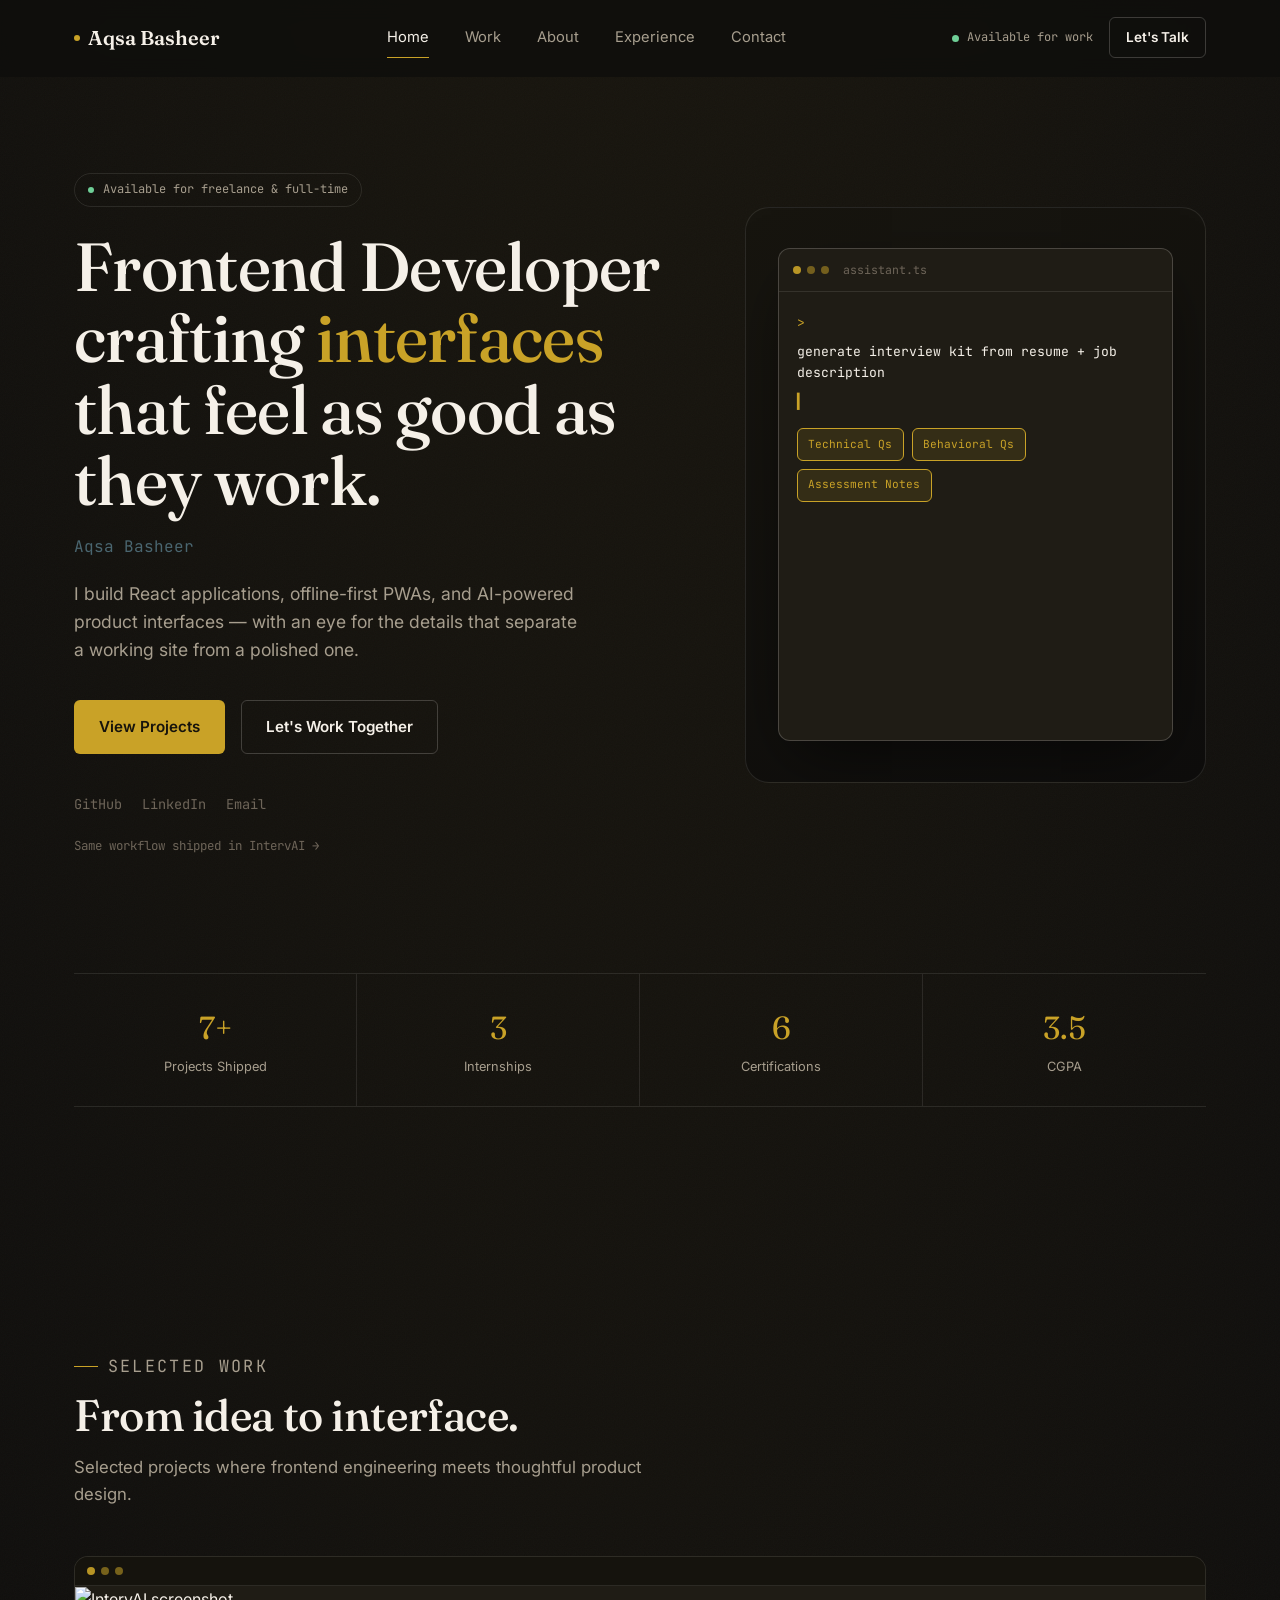
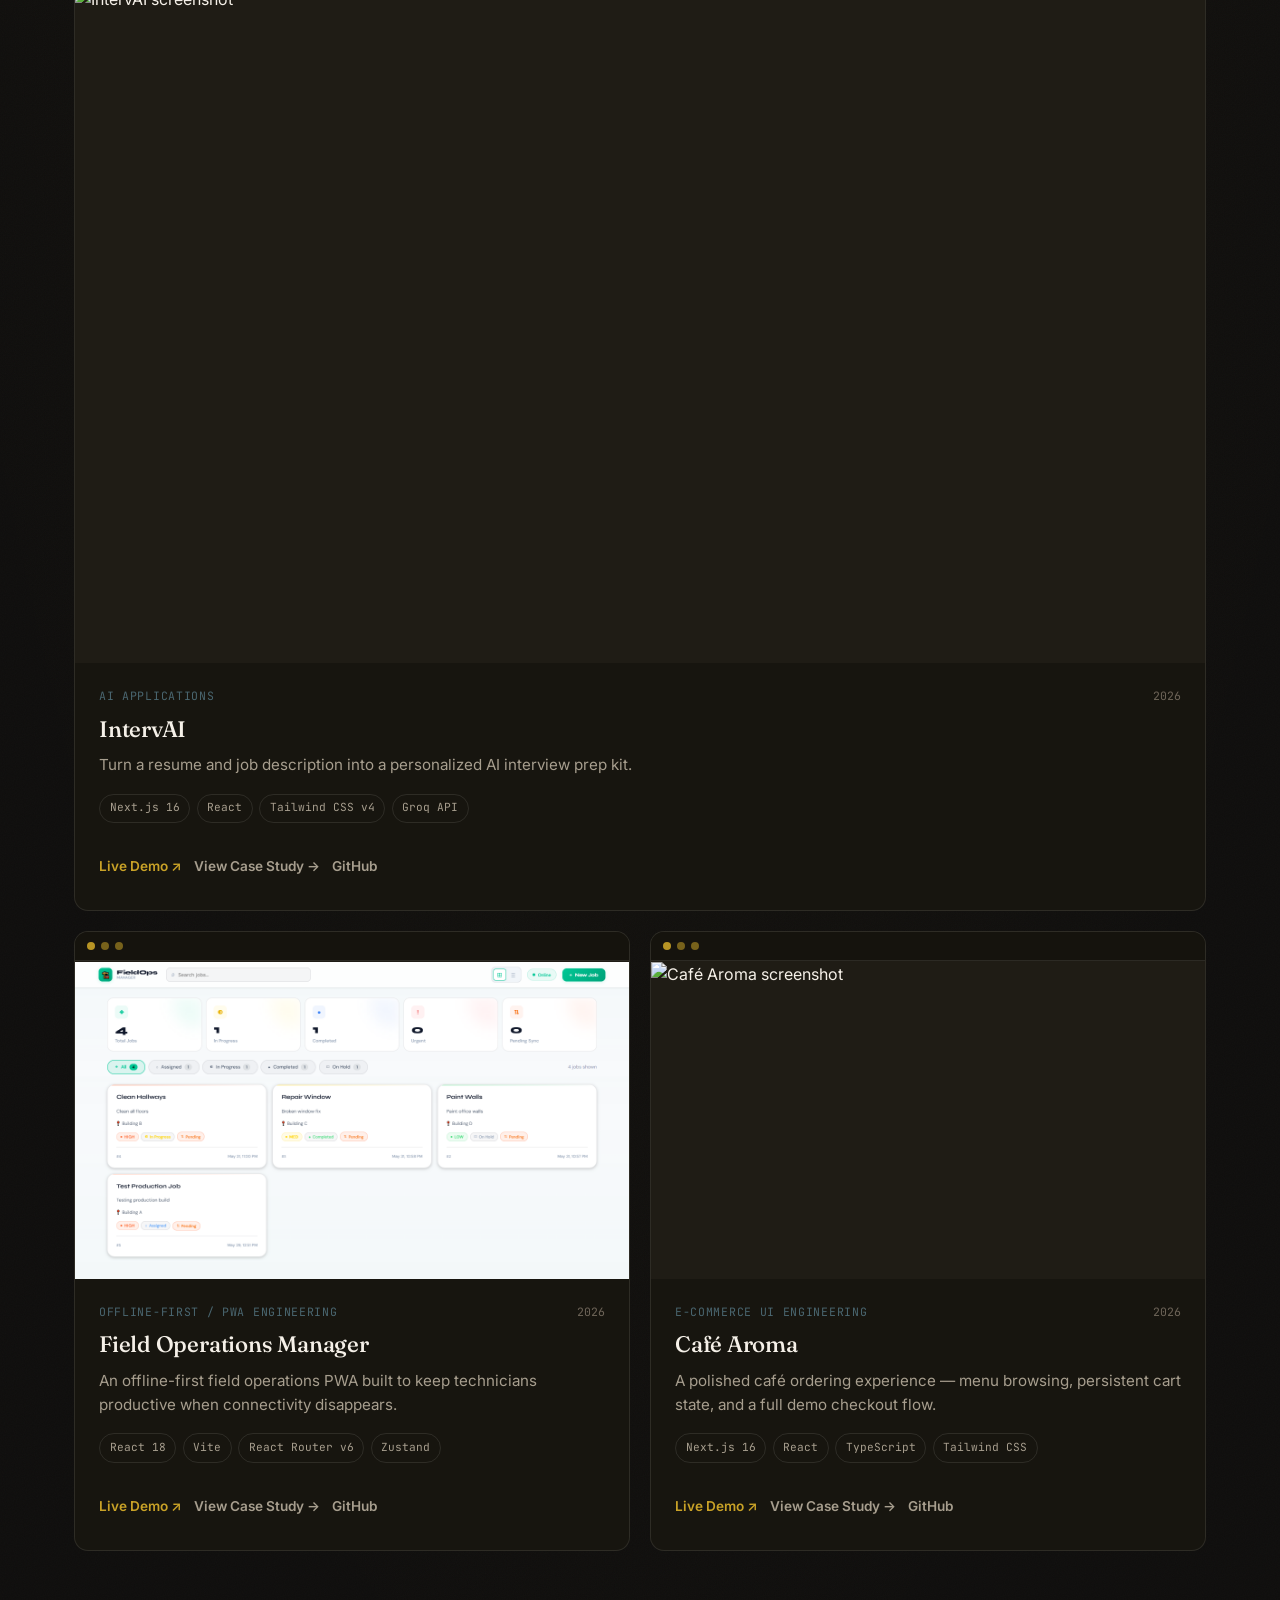
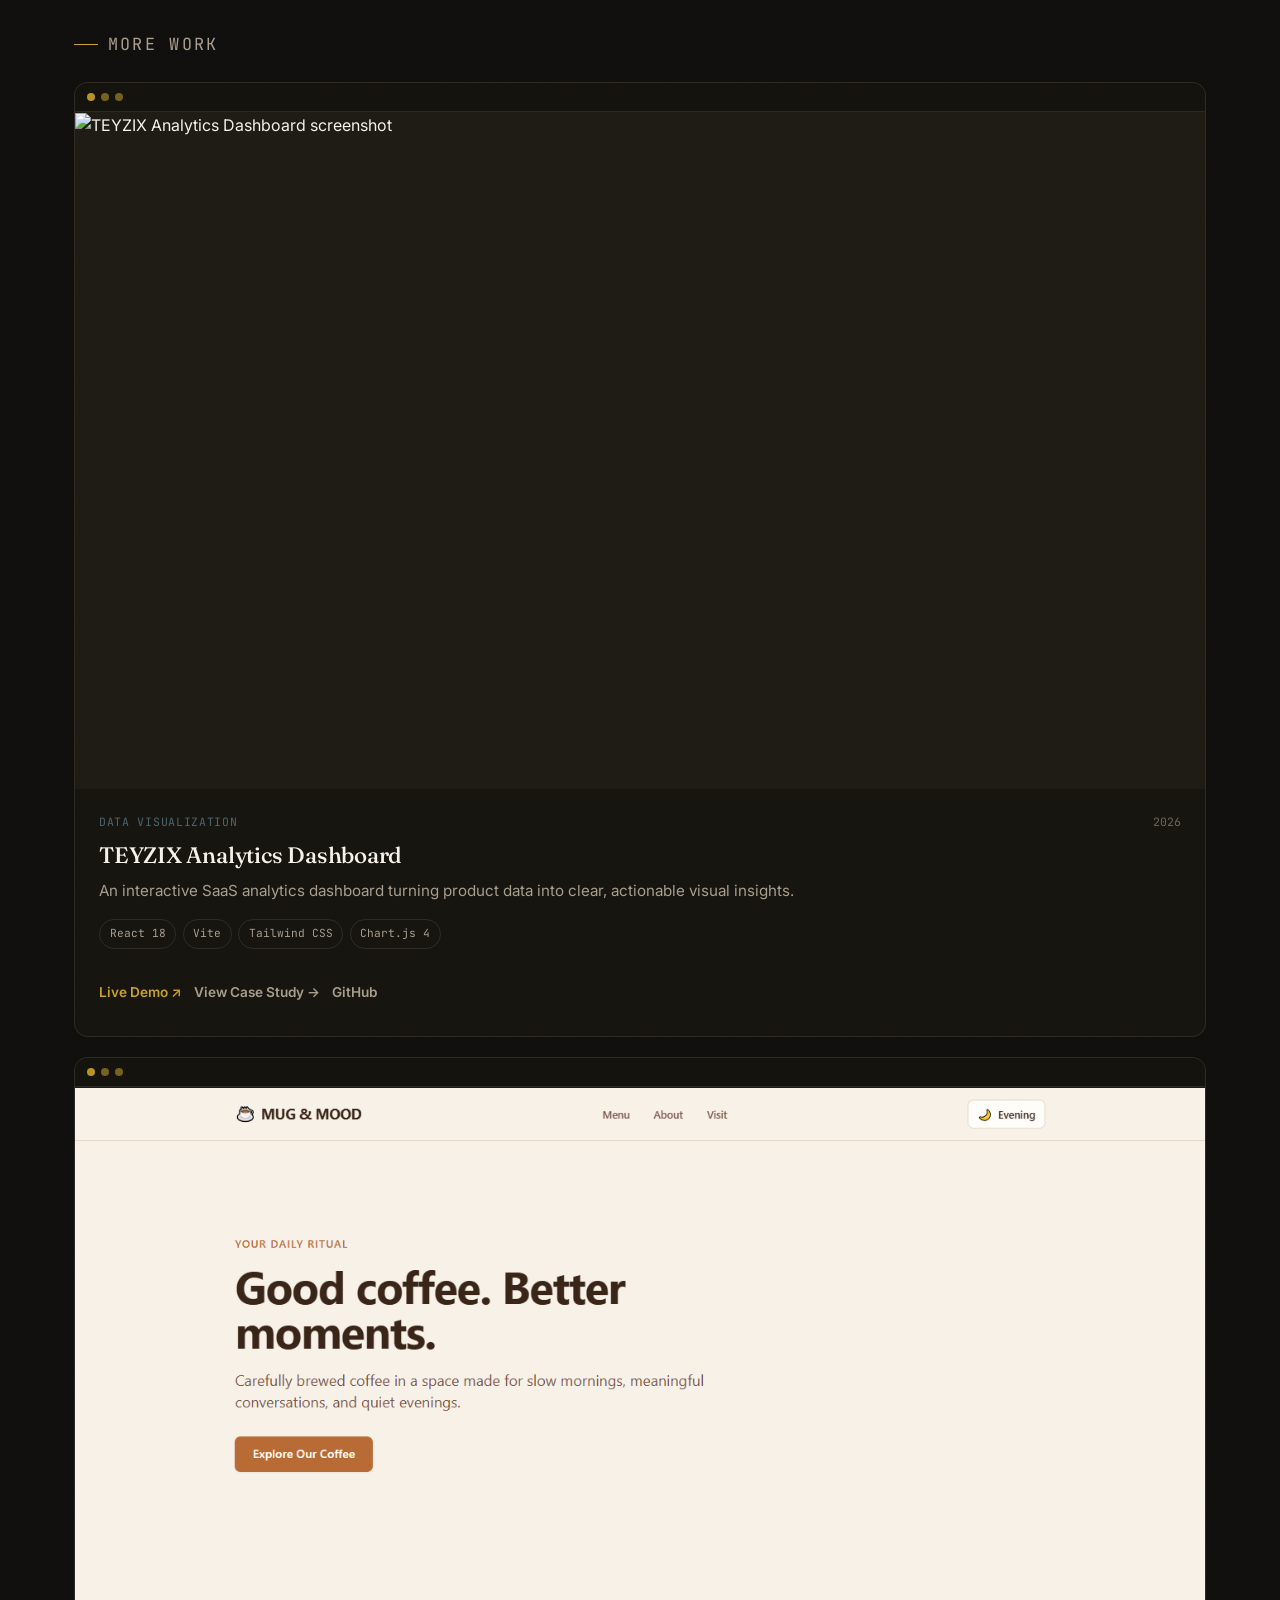
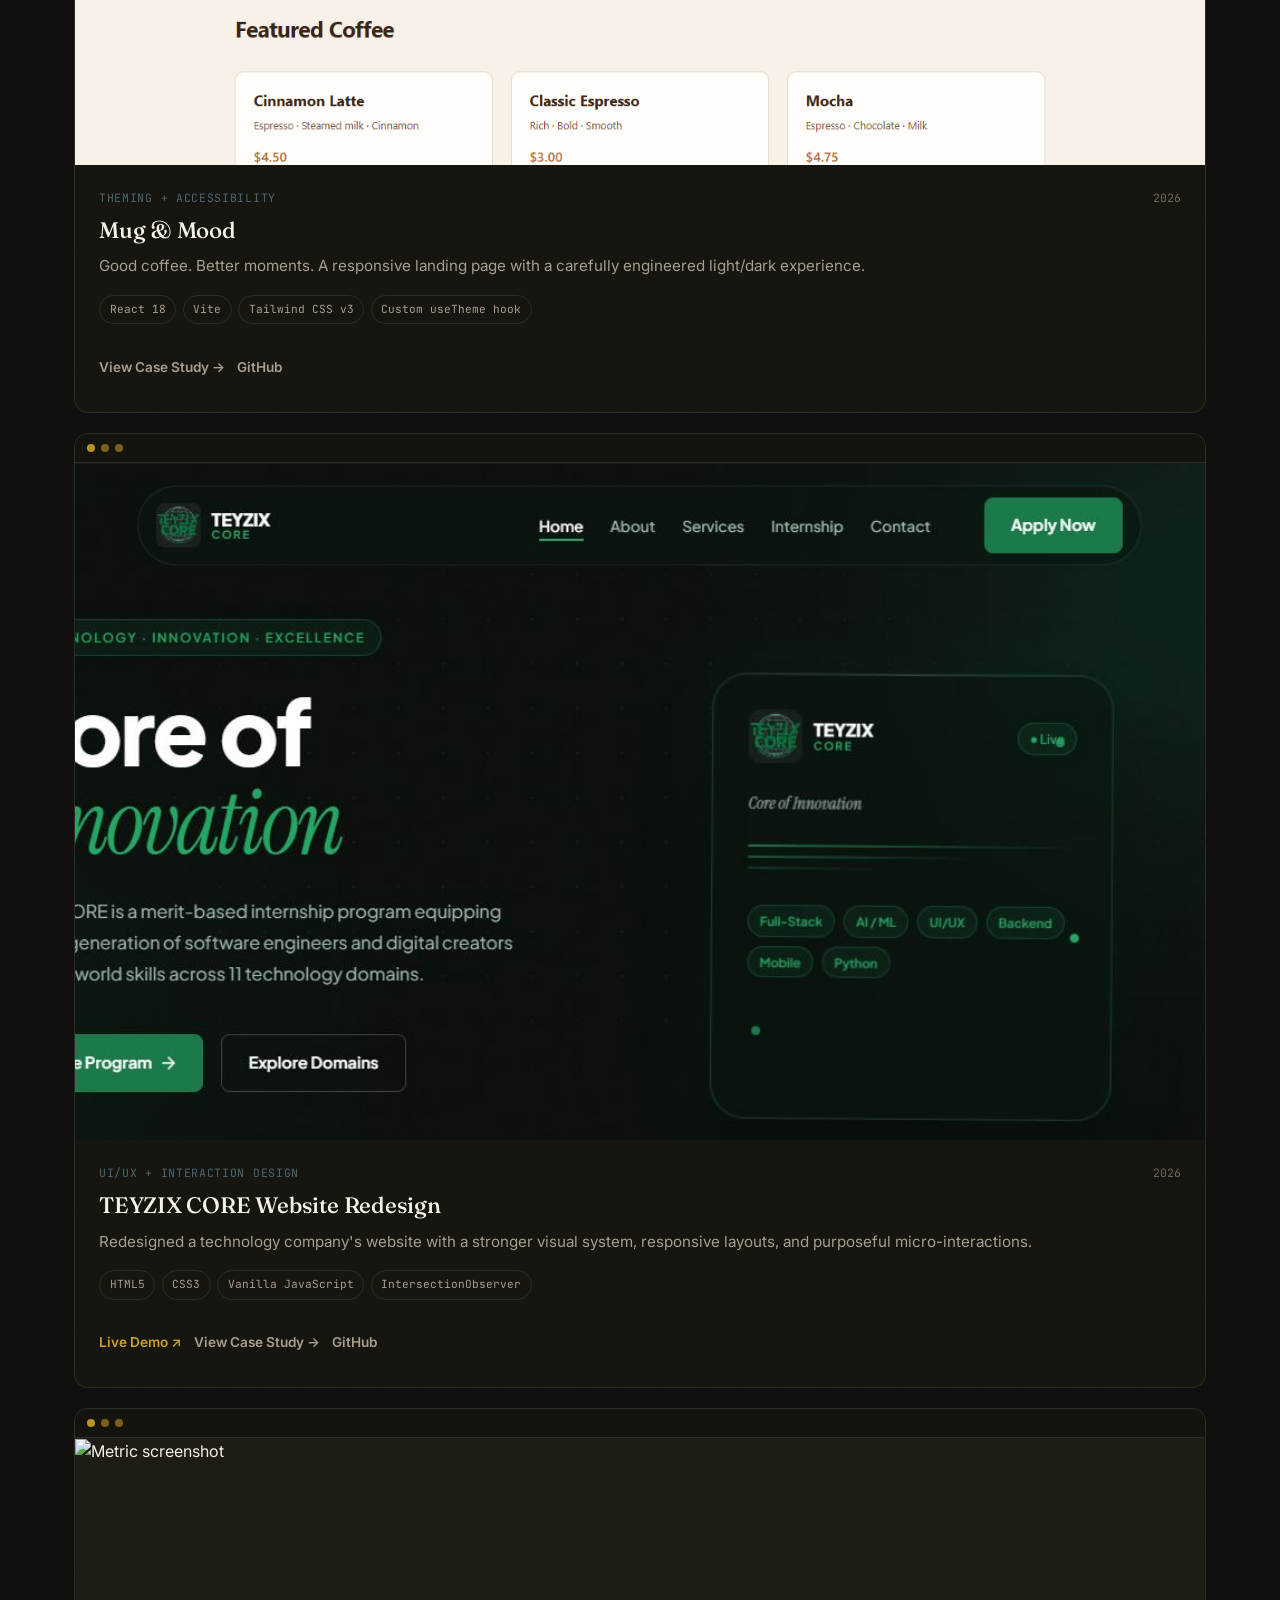
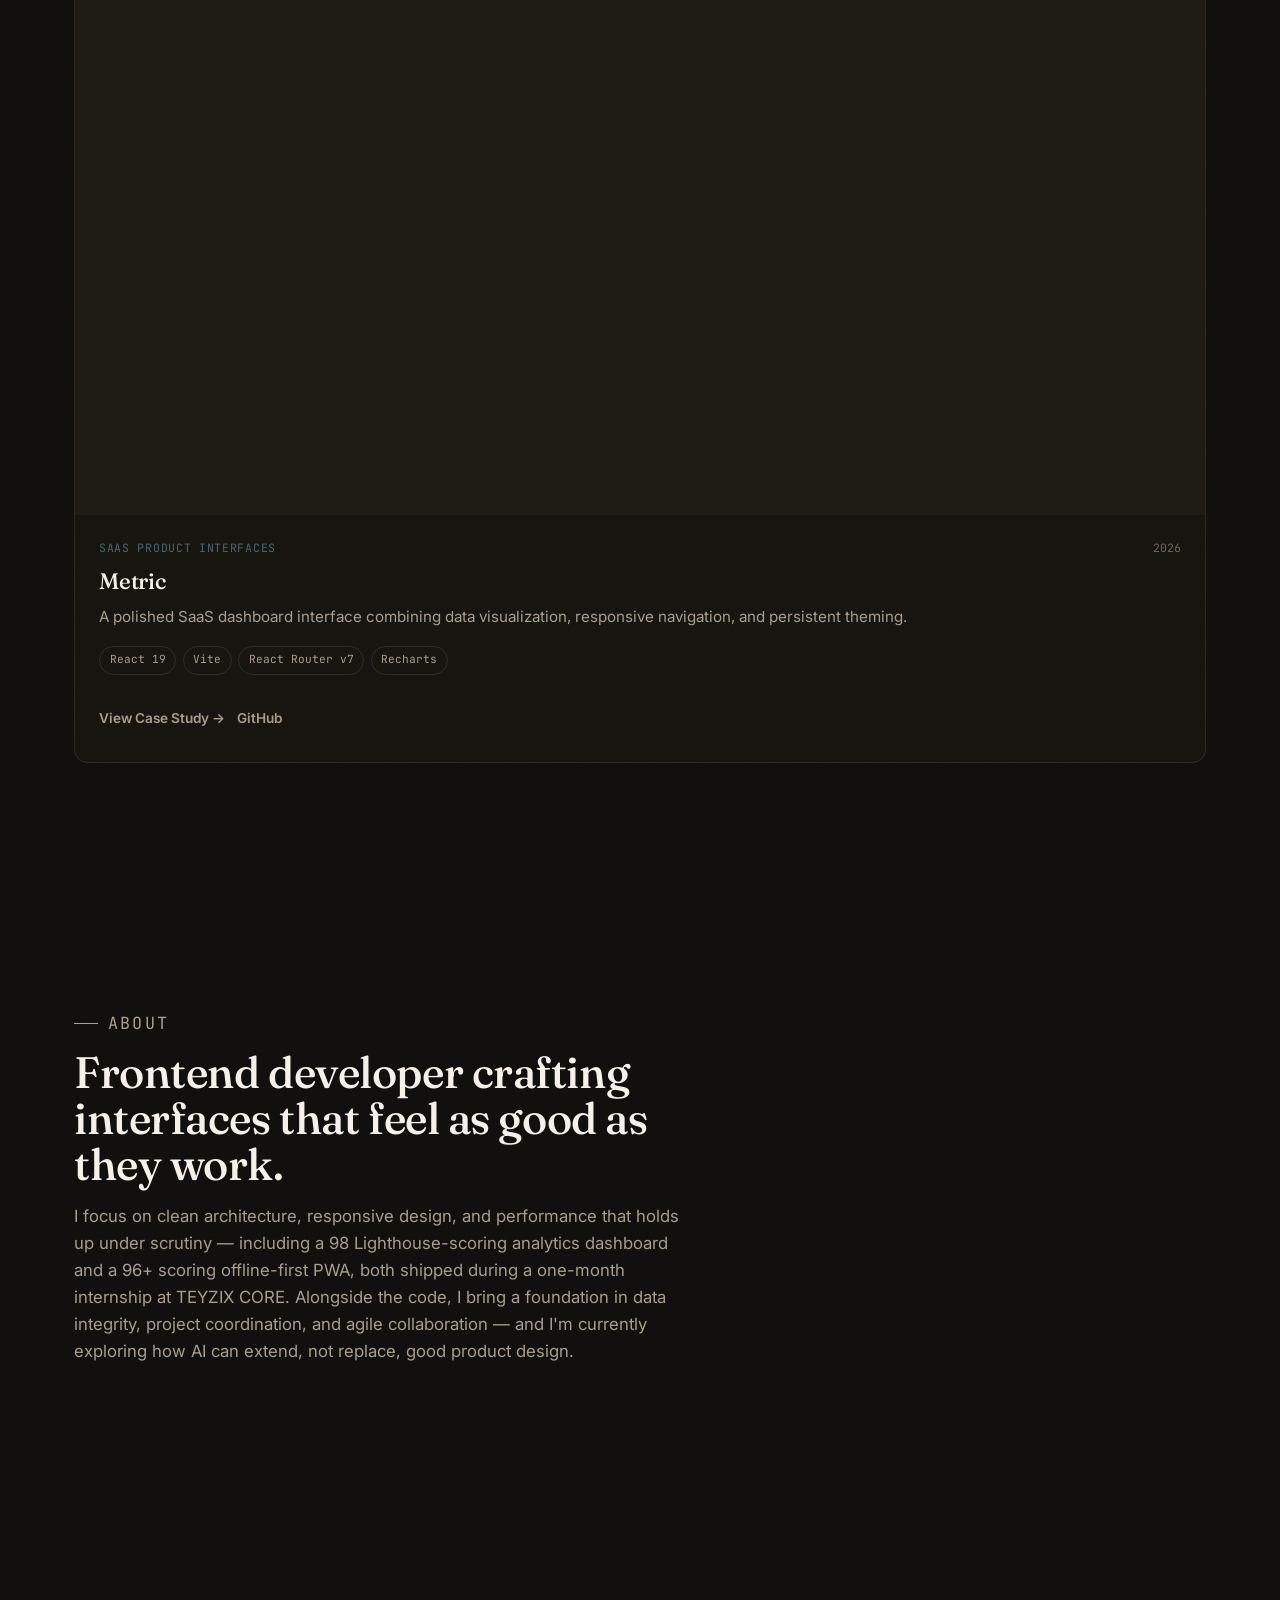
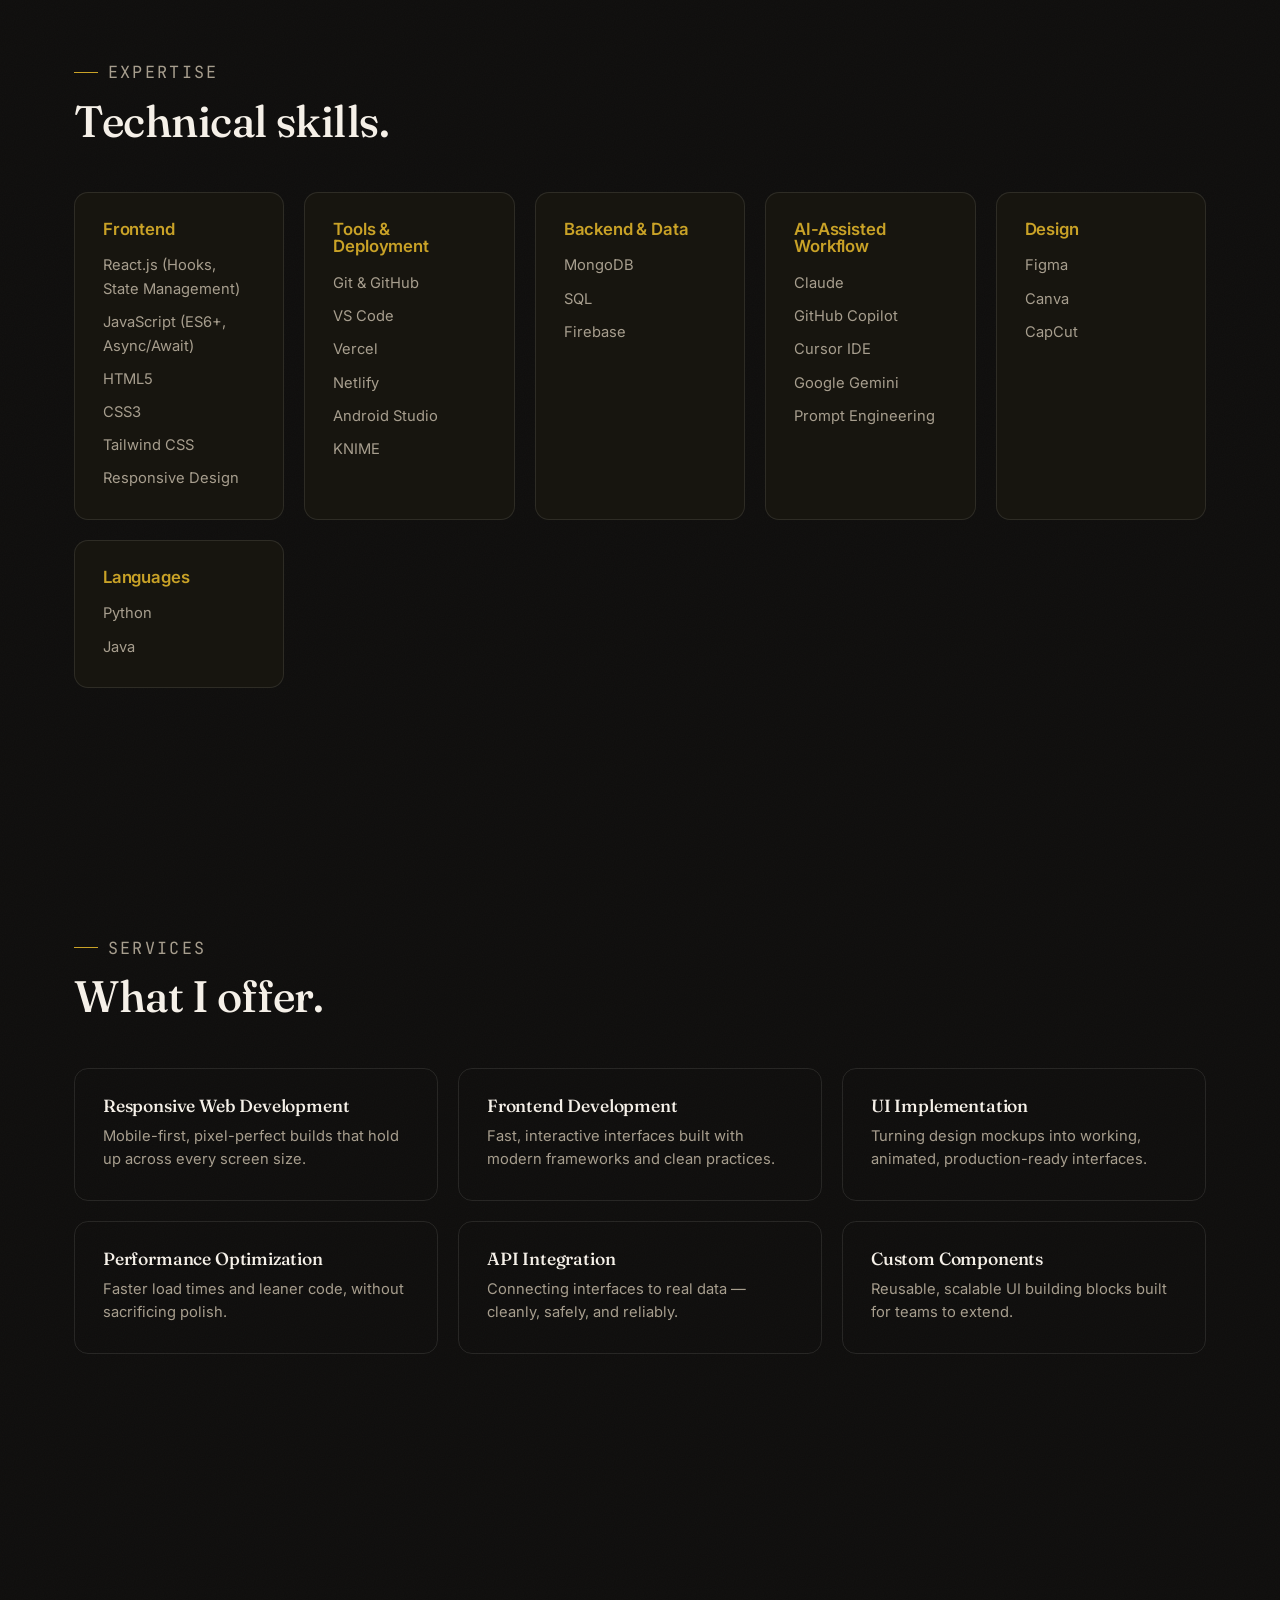
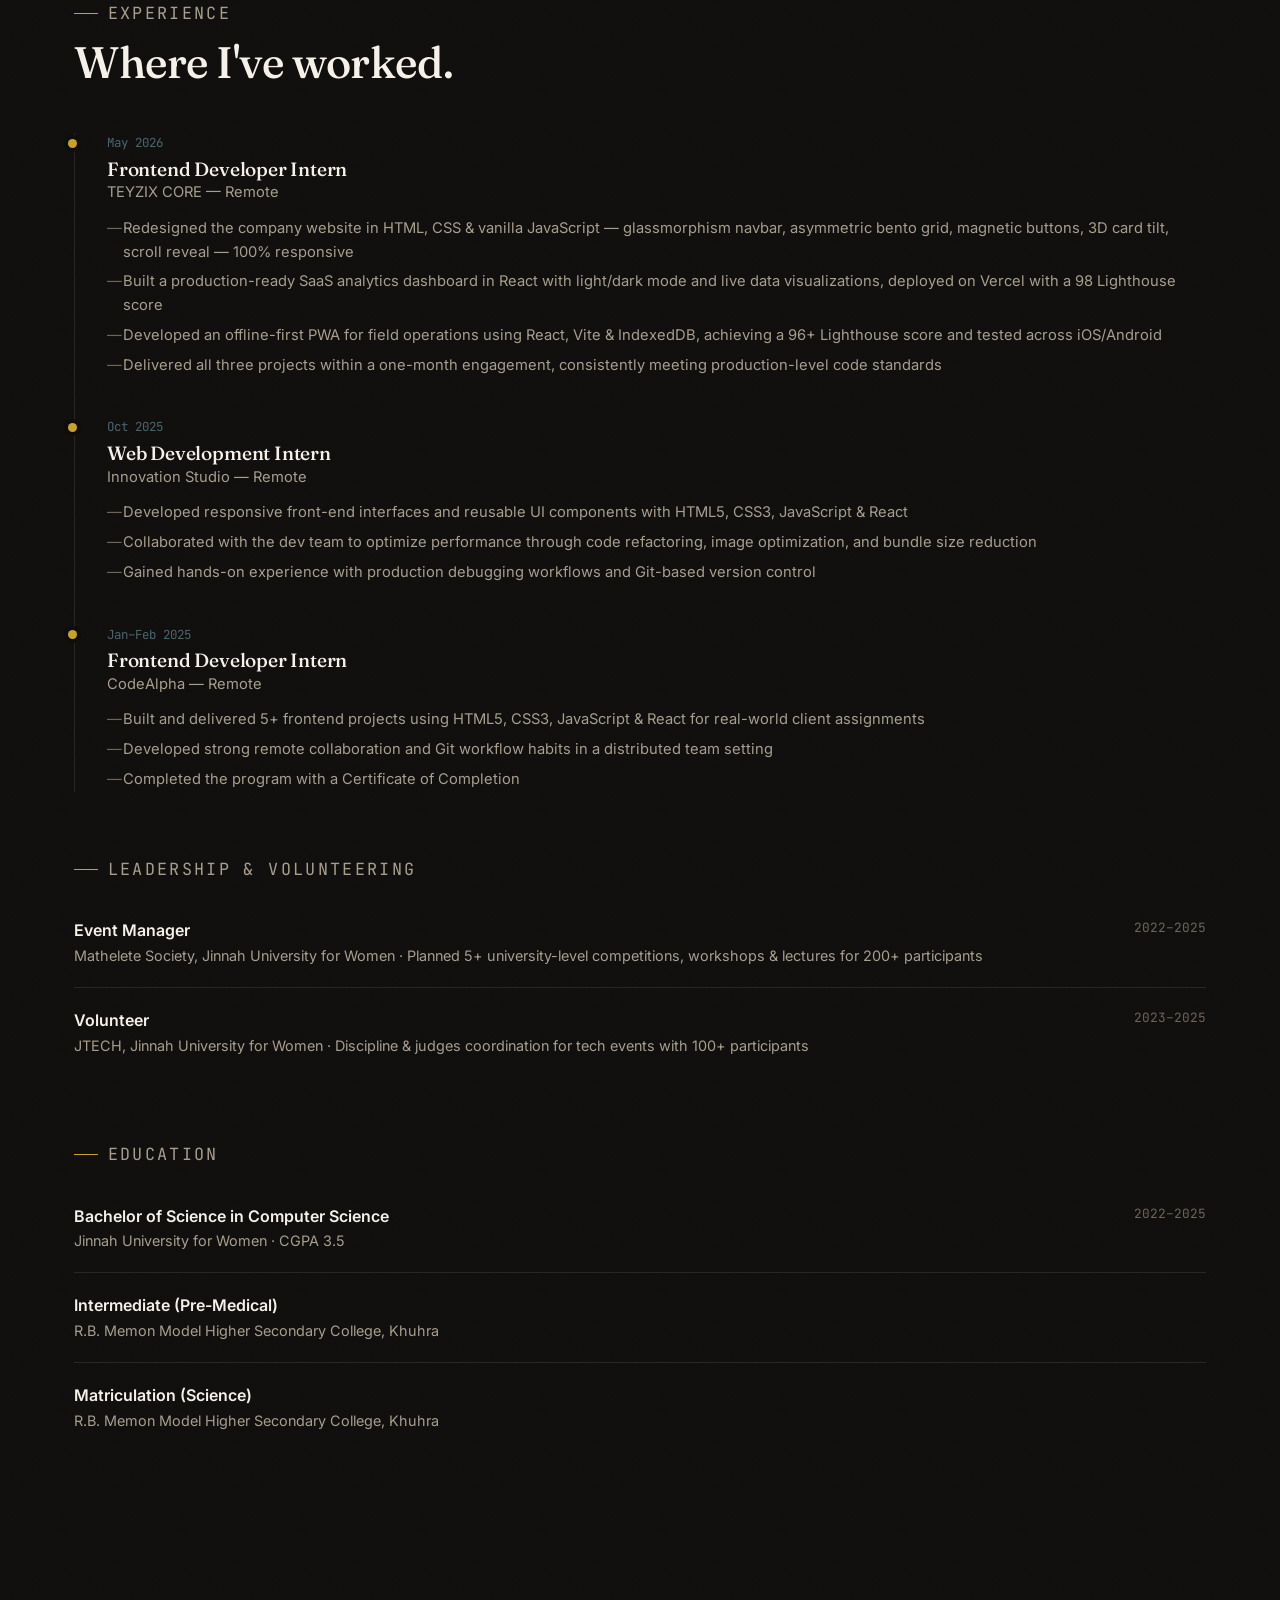
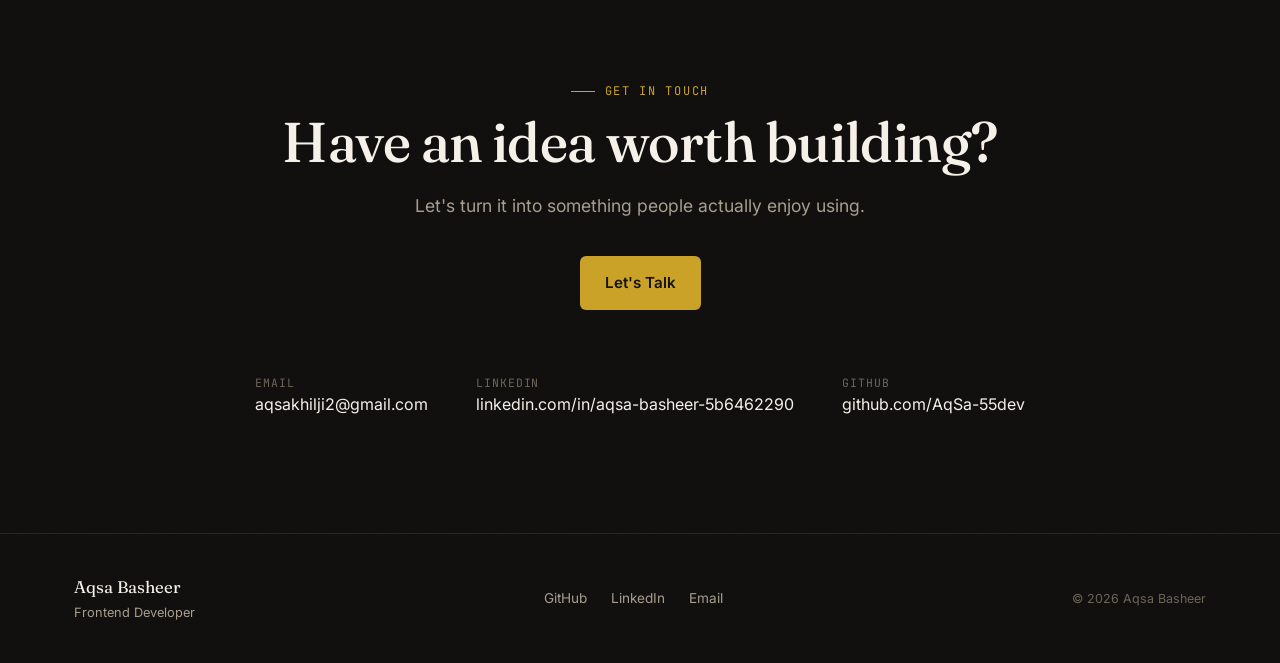
==== commit 4910c656: "Fix LinkedIn URL" ====
--- a/index.html
+++ b/index.html
@@ -67,7 +67,7 @@
           </div>
           <div class="hero-social load-in load-in-5">
             <a href="https://github.com/AqSa-55dev" target="_blank" rel="noopener">GitHub</a>
-            <a href="https://linkedin.com/in/aqsa-basheer" target="_blank" rel="noopener">LinkedIn</a>
+            <a href="https://www.linkedin.com/in/aqsa-basheer-5b6462290" target="_blank" rel="noopener">LinkedIn</a>
             <a href="mailto:aqsakhilji2@gmail.com">Email</a>
           </div>
         </div>
@@ -286,7 +286,7 @@
         </div>
         <div class="c-item">
           <div class="c-label">LinkedIn</div>
-          <a class="c-value" href="https://linkedin.com/in/aqsa-basheer" target="_blank" rel="noopener">linkedin.com/in/aqsa-basheer</a>
+          <a class="c-value" href="https://www.linkedin.com/in/aqsa-basheer-5b6462290" target="_blank" rel="noopener">linkedin.com/in/aqsa-basheer-5b6462290</a>
         </div>
         <div class="c-item">
           <div class="c-label">GitHub</div>
@@ -303,7 +303,7 @@
     <div class="footer-brand">Aqsa Basheer<span>Frontend Developer</span></div>
     <div class="footer-links">
       <a href="https://github.com/AqSa-55dev" target="_blank" rel="noopener">GitHub</a>
-      <a href="https://linkedin.com/in/aqsa-basheer" target="_blank" rel="noopener">LinkedIn</a>
+      <a href="https://www.linkedin.com/in/aqsa-basheer-5b6462290" target="_blank" rel="noopener">LinkedIn</a>
       <a href="mailto:aqsakhilji2@gmail.com">Email</a>
     </div>
     <div class="footer-copy">© 2026 Aqsa Basheer</div>
